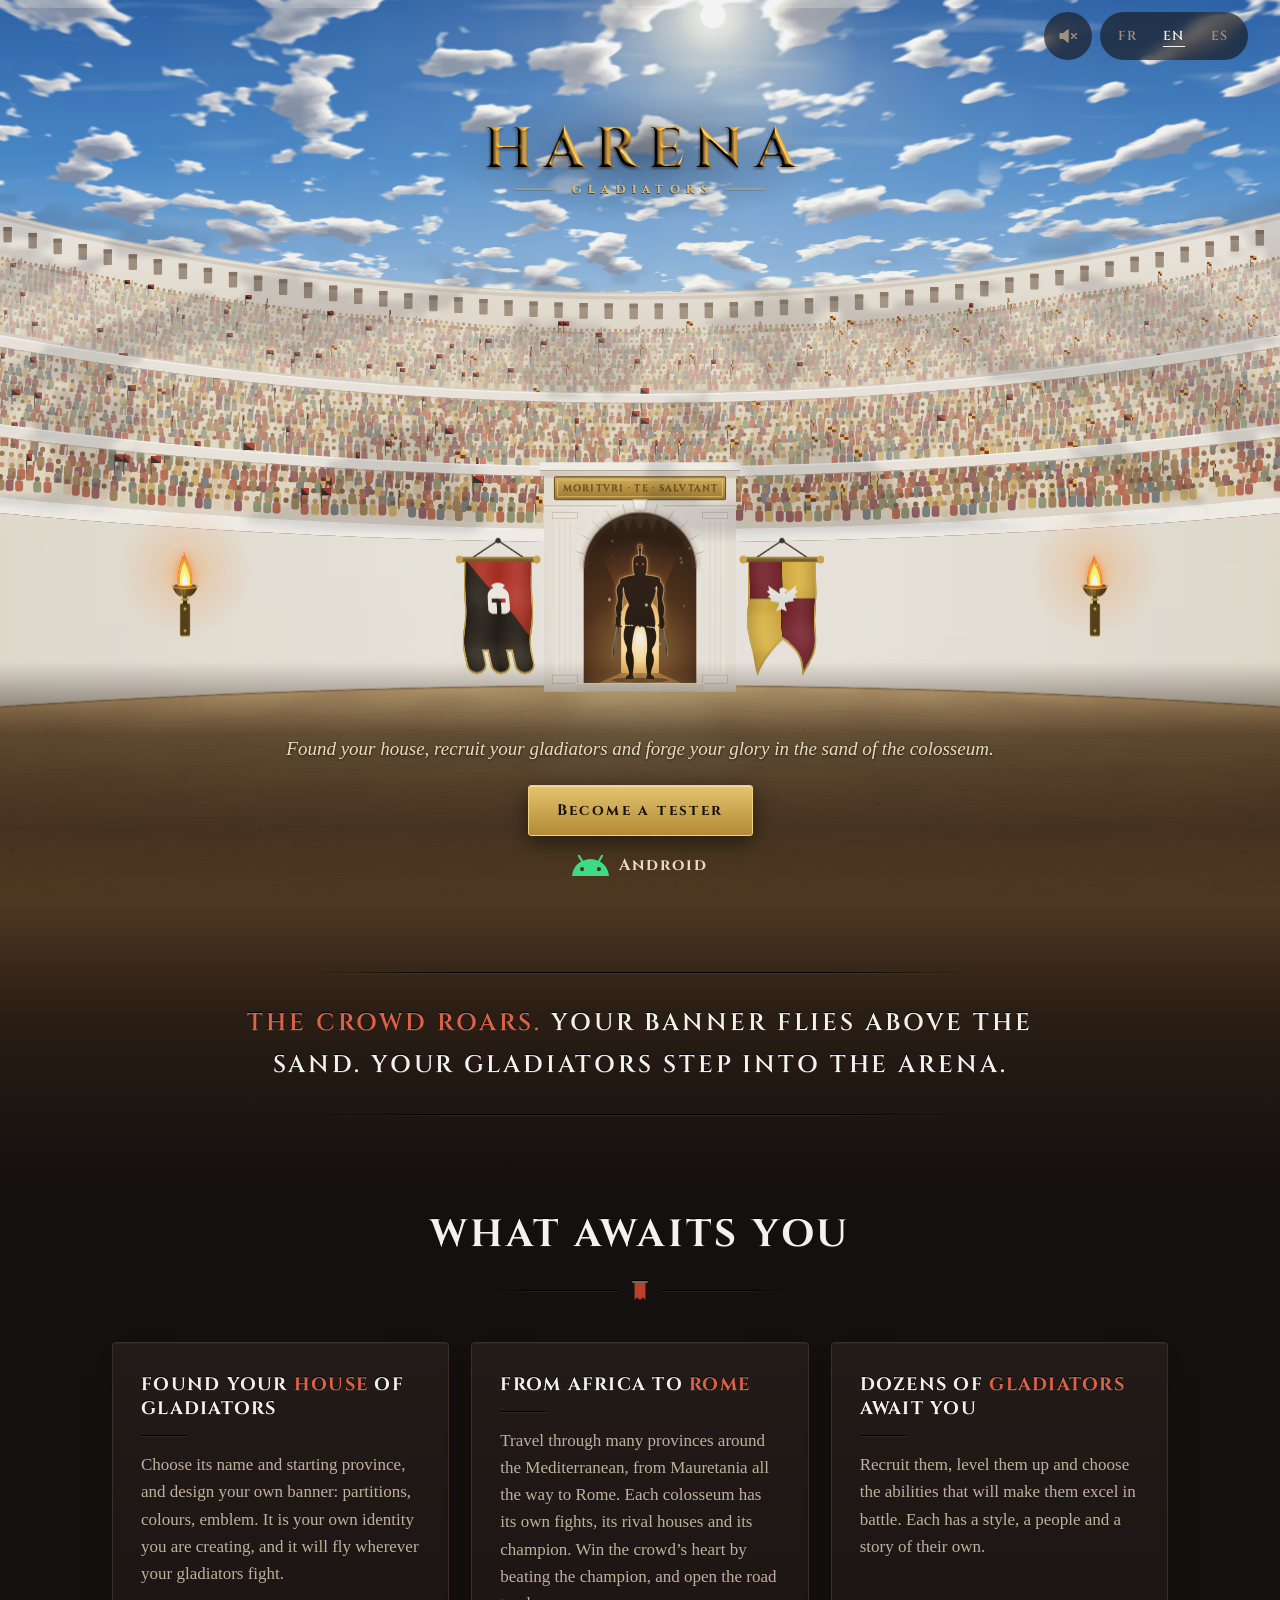
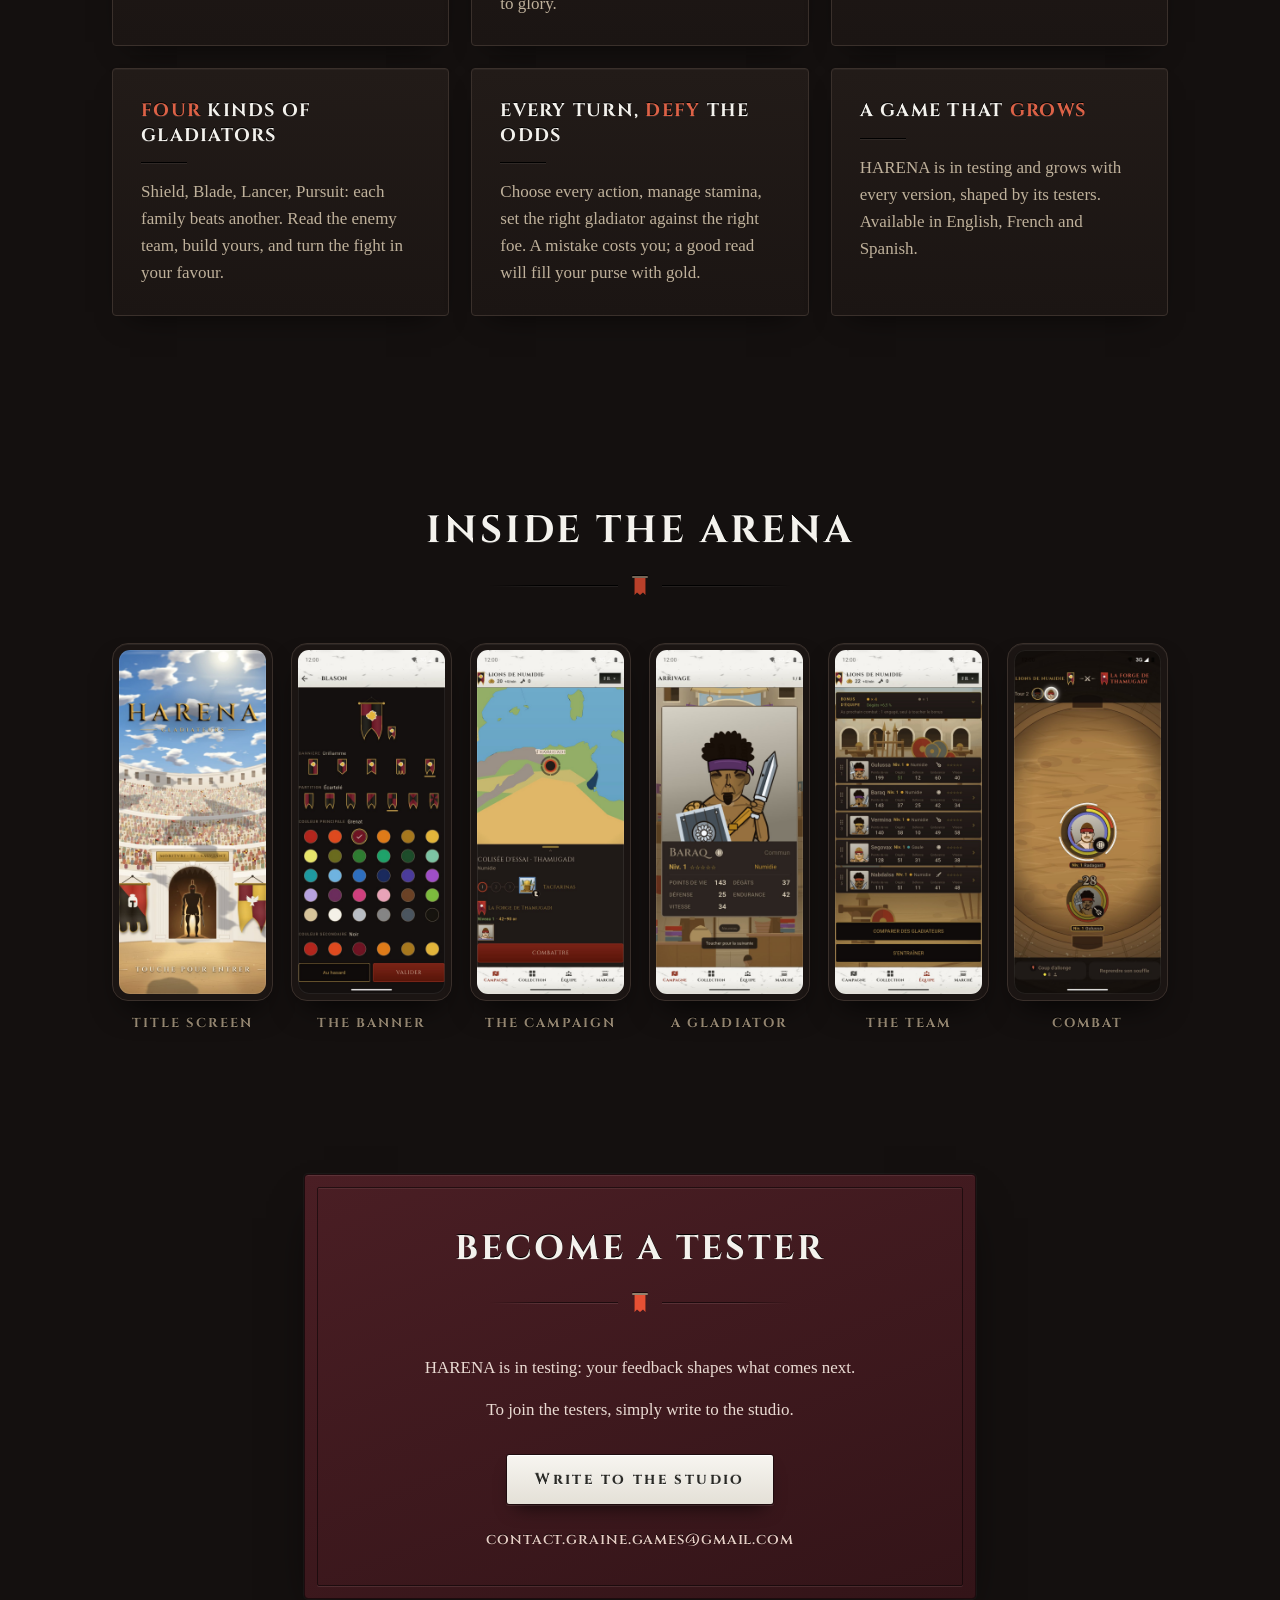
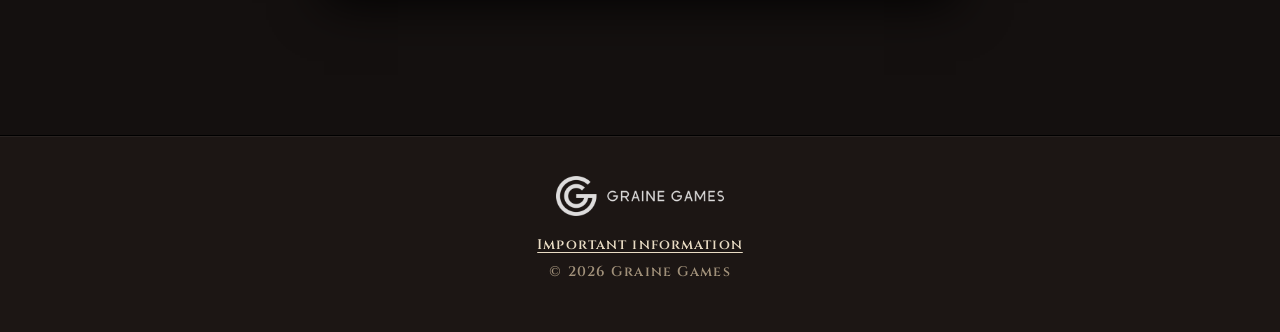
==== harena/index.html @ 77924623 "Retire la reserve sur la validation en deux etapes, confirmee par le porteur Co-Authored-By: Claude " ====
<!doctype html>
<html lang="fr">
<head>
<meta charset="utf-8">
<meta name="viewport" content="width=device-width, initial-scale=1">
<title data-i18n="titre">HARENA</title>
<meta name="description" content="HARENA, jeu de cartes de gladiateurs pour Android : fonde ta maison, recrute tes gladiateurs et forge ta gloire dans le sable du colisée. Sans publicité, hors ligne, en français, anglais et espagnol.">
<meta name="theme-color" content="#14100F">
<meta property="og:type" content="website">
<meta property="og:title" content="HARENA">
<meta property="og:description" content="Fonde ta maison, recrute tes gladiateurs et forge ta gloire dans le sable du colisée.">
<meta property="og:image" content="https://graine-games.github.io/harena/img/harena-512.png">
<meta property="og:site_name" content="Graine Games">
<meta name="twitter:card" content="summary">
<link rel="icon" href="favicon.png" type="image/png">
<link rel="apple-touch-icon" href="img/apple-touch-icon.png">
<link rel="preload" href="fonts/Cinzel.ttf" as="font" type="font/ttf" crossorigin>
<link rel="stylesheet" href="style.css?v=20261009m">
</head>
<body>
<a class="lien-evitement" href="#jeu" data-i18n="evitement">Aller au contenu</a>

<header class="entete">
  <!-- L'arene de l'ecran titre, vivante : arene.js la dessine ici (portage de harena/docs/maquettes/lancement.html). -->
  <div class="arene" aria-hidden="true"></div>
  <div class="haut">
    <!-- La musique de l'ecran titre, coupee a chaque visite : elle ne se charge qu'au premier toucher. -->
    <button type="button" class="son" aria-pressed="false" aria-label="Musique de l'arène" data-i18n-aria="son">
      <svg viewBox="0 0 24 24" aria-hidden="true" focusable="false"><path class="hp" d="M3.5 9.5h3.8l4.7-4v13l-4.7-4H3.5z"/><path class="ondes" d="M15.5 9a4.2 4.2 0 0 1 0 6M18 6.5a7.8 7.8 0 0 1 0 11"/><path class="muet" d="M16 9.5l5 5M21 9.5l-5 5"/></svg>
    </button>
    <nav class="langues" aria-label="Langue">
      <button type="button" data-lang="fr" lang="fr" aria-pressed="true">FR</button>
      <button type="button" data-lang="en" lang="en" aria-pressed="false">EN</button>
      <button type="button" data-lang="es" lang="es" aria-pressed="false">ES</button>
    </nav>
  </div>
  <audio class="musique" src="audio/titre.mp3" preload="none" loop></audio>
  <h1 class="cache">HARENA</h1>
  <!-- HARENA grave en or, celui de l'ecran titre (titre C du prototype) : capitales Cinzel taillees en V par un
       eclairage SVG venu du soleil, en haut a droite. Fixe, lisible sans script ; arene.js n'en anime que l'eclat. -->
  <svg class="titre" viewBox="-10 86 380 128" aria-hidden="true" focusable="false">
    <defs>
      <filter id="tTaille" x="-6%" y="-40%" width="112%" height="180%" color-interpolation-filters="sRGB">
        <feGaussianBlur in="SourceAlpha" stdDeviation="1.6" result="flou"/>
        <feDiffuseLighting in="flou" surfaceScale="3.6" diffuseConstant="1.15" lighting-color="#fff1d2" result="lum"><feDistantLight azimuth="-48" elevation="34"/></feDiffuseLighting>
        <feSpecularLighting in="flou" surfaceScale="3.6" specularConstant=".5" specularExponent="22" lighting-color="#fff4e2" result="spec"><feDistantLight azimuth="-48" elevation="34"/></feSpecularLighting>
        <feFlood flood-color="#b8903f" result="base"/>
        <feComposite in="lum" in2="base" operator="arithmetic" k1="1.25" result="teinte"/>
        <feComposite in="spec" in2="SourceAlpha" operator="in" result="eclat"/>
        <feComposite in="teinte" in2="eclat" operator="arithmetic" k2="1" k3=".55" result="metal"/>
        <feComposite in="metal" in2="SourceAlpha" operator="in" result="lettres"/>
        <feGaussianBlur in="SourceAlpha" stdDeviation="1.1" result="o1"/><feOffset in="o1" dx="-1" dy="1.6" result="o2"/>
        <feFlood flood-color="#120c08" flood-opacity=".45"/><feComposite in2="o2" operator="in" result="ombre"/>
        <feMerge><feMergeNode in="ombre"/><feMergeNode in="lettres"/></feMerge>
      </filter>
      <filter id="tOmbreFine" x="-5%" y="-40%" width="110%" height="180%"><feDropShadow dx="-.6" dy=".9" stdDeviation=".6" flood-color="#0e0a06" flood-opacity=".7"/></filter>
      <linearGradient id="tEclat" x1="0" y1="0" x2="1" y2="0"><stop offset="0" stop-color="#fffaf0" stop-opacity="0"/><stop offset=".485" stop-color="#fffaf0" stop-opacity="0"/><stop offset=".5" stop-color="#fffdf6" stop-opacity=".55"/><stop offset=".515" stop-color="#fffaf0" stop-opacity="0"/><stop offset="1" stop-color="#fffaf0" stop-opacity="0"/></linearGradient>
      <radialGradient id="tVoile"><stop offset="0" stop-color="#0c1220" stop-opacity=".34"/><stop offset=".6" stop-color="#0c1220" stop-opacity=".12"/><stop offset="1" stop-color="#0c1220" stop-opacity="0"/></radialGradient>
      <mask id="tMasque" maskUnits="userSpaceOnUse" x="-10" y="86" width="380" height="128"><text x="185" y="160" font-family="Cinzel, serif" font-weight="700" font-size="55" letter-spacing="10" text-anchor="middle" fill="#fff">HARENA</text></mask>
    </defs>
    <ellipse cx="180" cy="150" rx="185" ry="62" fill="url(#tVoile)"/>
    <g fill="#000" filter="url(#tTaille)"><text x="185" y="160" font-family="Cinzel, serif" font-weight="700" font-size="55" letter-spacing="10" text-anchor="middle">HARENA</text></g>
    <g fill="#e2bd72" filter="url(#tOmbreFine)"><text x="183" y="185" font-family="Cinzel, serif" font-weight="700" font-size="11" letter-spacing="6" text-anchor="middle" data-i18n="arenaSousTitre">GLADIATEURS</text></g>
    <path d="M60 181 H98 M262 181 H300" stroke="#d6b062" stroke-width=".9"/><path d="M60 182 H98 M262 182 H300" stroke="#3a2608" stroke-width=".6" opacity=".4"/>
    <g mask="url(#tMasque)"><rect class="eclat" x="-576" y="100" width="1152" height="100" fill="url(#tEclat)" transform="translate(-216 0) rotate(-14 0 150)" style="mix-blend-mode:screen"/></g>
  </svg>
  <div class="appel">
    <p class="accroche" data-i18n="accroche">Fonde ta maison, recrute tes gladiateurs et forge ta gloire dans le sable du colisée.</p>
    <a class="bouton" href="#testeur" data-i18n="cta">Devenir testeur</a>
    <p class="android" aria-label="Android">
      <!-- Le robot Android est reproduit d'apres l'oeuvre creee et partagee par Google, sous licence CC BY 3.0 (credit en page d'informations). -->
      <svg viewBox="1 5 22 13" width="37" height="22" aria-hidden="true" focusable="false"><path fill="#3DDC84" d="M17.6 9.48l1.84-3.18c.16-.31.04-.69-.26-.85a.637.637 0 0 0-.83.22l-1.88 3.24a11.43 11.43 0 0 0-8.94 0L5.65 5.67a.643.643 0 0 0-.87-.2c-.28.18-.37.54-.22.83L6.4 9.48A10.78 10.78 0 0 0 1 18h22a10.78 10.78 0 0 0-5.4-8.52zM7 15.25a1.25 1.25 0 1 1 0-2.5 1.25 1.25 0 0 1 0 2.5zm10 0a1.25 1.25 0 1 1 0-2.5 1.25 1.25 0 0 1 0 2.5z"/></svg>
      <span>Android</span>
    </p>
  </div>
</header>

<main id="jeu">
  <p class="epigraphe" data-i18n="epigraphe"><span class="minium">La foule gronde.</span> Ton étendard flotte au-dessus du sable. Tes gladiateurs entrent dans l'arène.</p>

  <section class="section" aria-labelledby="titre-jeu">
    <h2 id="titre-jeu" data-i18n="jeuTitre">Ce qui t'attend</h2>
    <div class="filet-orne" aria-hidden="true"><span></span></div>
    <ul class="atouts">
      <li>
        <h3 data-i18n="maisonTitre">Fonde ta <span class="minium">maison</span> de gladiateurs</h3>
        <p data-i18n="maisonTexte">Choisis son nom, sa province de départ et compose ton propre étendard : partitions, couleurs, emblème, c'est ta propre identité que tu crées. Il flottera partout où tes gladiateurs combattent.</p>
      </li>
      <li>
        <h3 data-i18n="routeTitre">De l'Afrique à <span class="minium">Rome</span></h3>
        <p data-i18n="routeTexte">Parcours de nombreuses provinces autour de la Méditerranée, de la Maurétanie jusqu'à Rome. Chaque colisée a ses propres combats, ses maisons rivales et son champion. Gagne le cœur de la foule en battant le champion, ouvre la route vers la gloire.</p>
      </li>
      <li>
        <h3 data-i18n="gladiateursTitre">Des dizaines de <span class="minium">gladiateurs</span> t'attendent</h3>
        <p data-i18n="gladiateursTexte">Recrute-les, fais-les monter en niveau et choisis les capacités qui les feront exceller au combat. Chacun a son style, son peuple et son histoire.</p>
      </li>
      <li>
        <h3 data-i18n="cercleTitre"><span class="minium">Quatre</span> types de gladiateurs</h3>
        <p data-i18n="cercleTexte">Bouclier, Lame, Lancier, Poursuite : chaque famille en domine une autre. Lis l'équipe adverse, compose la tienne, et retourne le combat en ta faveur.</p>
      </li>
      <li>
        <h3 data-i18n="combatTitre">À chaque tour de combat, <span class="minium">renverse</span> les certitudes</h3>
        <p data-i18n="combatTexte">Choisis chaque action, gère l'endurance, place le bon gladiateur face au bon adversaire. Une erreur se paie, une bonne lecture remplira ta bourse en or.</p>
      </li>
      <li>
        <h3 data-i18n="libreTitre">Un jeu qui <span class="minium">grandit</span></h3>
        <p data-i18n="libreTexte">HARENA est en test et s’enrichit à chaque version, guidé par ses testeurs. Disponible en français, anglais et espagnol.</p>
      </li>
    </ul>
  </section>

  <section class="section galerie" aria-labelledby="titre-galerie">
    <h2 id="titre-galerie" data-i18n="galerieTitre">Dans l'arène</h2>
    <div class="filet-orne" aria-hidden="true"><span></span></div>
    <!-- Les captures 720×1600 (JPEG, produites depuis harena/docs/store/captures) sont déposées dans img/captures/ ; une capture absente retire son cadre. -->
    <ul class="piste">
      <li><figure><div class="cadre"><img src="img/captures/titre.jpg" width="720" height="1600" loading="lazy" alt="Écran titre" data-i18n-alt="capTitre" onerror="this.closest('li').hidden=true"></div><figcaption data-i18n="capTitre">Écran titre</figcaption></figure></li>
      <li><figure><div class="cadre"><img src="img/captures/etendard.jpg" width="720" height="1600" loading="lazy" alt="L'étendard" data-i18n-alt="capEtendard" onerror="this.closest('li').hidden=true"></div><figcaption data-i18n="capEtendard">L'étendard</figcaption></figure></li>
      <li><figure><div class="cadre"><img src="img/captures/campagne.jpg" width="720" height="1600" loading="lazy" alt="La campagne" data-i18n-alt="capCampagne" onerror="this.closest('li').hidden=true"></div><figcaption data-i18n="capCampagne">La campagne</figcaption></figure></li>
      <li><figure><div class="cadre"><img src="img/captures/gladiateur.jpg" width="720" height="1600" loading="lazy" alt="Un gladiateur" data-i18n-alt="capGladiateur" onerror="this.closest('li').hidden=true"></div><figcaption data-i18n="capGladiateur">Un gladiateur</figcaption></figure></li>
      <li><figure><div class="cadre"><img src="img/captures/equipe.jpg" width="720" height="1600" loading="lazy" alt="L'équipe" data-i18n-alt="capEquipe" onerror="this.closest('li').hidden=true"></div><figcaption data-i18n="capEquipe">L'équipe</figcaption></figure></li>
      <li><figure><div class="cadre"><img src="img/captures/combat.jpg" width="720" height="1600" loading="lazy" alt="Le combat" data-i18n-alt="capCombat" onerror="this.closest('li').hidden=true"></div><figcaption data-i18n="capCombat">Le combat</figcaption></figure></li>
    </ul>
  </section>

  <section class="section" id="testeur" aria-labelledby="titre-testeur">
    <div class="testeur">
      <h2 id="titre-testeur" data-i18n="testeurTitre">Devenir testeur</h2>
      <div class="filet-orne" aria-hidden="true"><span></span></div>
      <p data-i18n="testeurTexte1">HARENA est en test : ton avis façonne la suite.</p>
      <p data-i18n="testeurTexte2">Pour rejoindre les testeurs, écris simplement au studio.</p>
      <a class="bouton" href="mailto:contact.graine.games@gmail.com?subject=Devenir%20testeur%20HARENA" data-i18n="testeurBouton">Écrire au studio</a>
      <p class="adresse">contact.graine.games@gmail.com</p>
    </div>
  </section>
</main>

<footer class="pied">
  <img class="studio" src="img/graine-games.png" width="480" height="116" alt="Graine Games">
  <p><a href="confidentialite.html" data-i18n="infos">Informations importantes</a></p>
  <p>© 2026 Graine Games</p>
</footer>

<script src="langue.js?v=20261009m"></script>
<script src="arene.js?v=20261009m"></script>
</body>
</html>
---- harena/style.css ----
/* La charte de HARENA, reprise de lib/ui/theme/charte.dart. Mono-thème sombre, comme le jeu. */
@font-face {
  font-family: "Cinzel";
  src: url("fonts/Cinzel.ttf") format("truetype");
  font-weight: 400 900;
  font-display: swap;
}

:root {
  color-scheme: dark;
  --fond: #14100F;
  --panneau: #1F1917;
  --creux: #0F0B0A;
  --filet: #3A302B;
  --texte: #E9DCC4;
  --sourdine: #A1917A;
  --bronze: #C9A24A;
  --or: #F0D27A;
  --or-grave: linear-gradient(180deg, #FFF6D2 0%, #F5DA8A 24%, #E0B95E 47%, #A8792B 53%, #C89A45 72%, #E2BC68 88%, #8E6526 100%);
  --titre: "Cinzel", "Trajan Pro", "Times New Roman", serif;
  --courant: "Iowan Old Style", "Palatino Linotype", Palatino, "Book Antiqua", Georgia, "Noto Serif", "Droid Serif", serif;
  --marge: 16px;
  /* La pierre de nuit (charte.dart, « La gravure dans la pierre », taillée à rebours) */
  --pierre: #F4F2ED;
  --sillon-profond: #2A2A26;
  --minium-clair: #DD6247;            /* 4,9:1 sur les cartes, 5,2:1 sur la nuit (#C9462C n'y faisait que 2,6:1) */
  --texte-carte: #BFB19B;             /* 8,3:1 sur les cartes */
  --texte-legal: #E3D8C6;
  --texte-plaque: #EADBD3;
  --texte-doux: #A1917A;
  --taille-claire: 0 -1px 0 #000, 0 1px 0 rgba(255, 255, 255, .08);
  --sillon-nuit: linear-gradient(180deg, #000 0 1px, rgba(255, 255, 255, .07) 1px 2px);
}

*, *::before, *::after { box-sizing: border-box; }

html { -webkit-text-size-adjust: 100%; }

body {
  margin: 0;
  background: var(--fond);
  color: var(--texte);
  font: 1.0625rem/1.65 var(--courant);
  overflow-x: hidden;
}

img { max-width: 100%; display: block; }

a { color: var(--minium-clair); text-underline-offset: .2em; text-decoration-thickness: 1px; }
a:hover { color: #F08A70; }
:focus-visible { outline: 2px solid var(--minium-clair); outline-offset: 3px; border-radius: 2px; }
.entete :focus-visible { outline-color: var(--pierre); }

h1, h2, h3 { font-family: var(--titre); font-weight: 700; line-height: 1.2; margin: 0; }

.lien-evitement {
  position: absolute; left: var(--marge); top: -100px; z-index: 10;
  background: var(--panneau); padding: 8px 12px; border: 1px solid var(--filet);
}
.lien-evitement:focus { top: var(--marge); }

/* Le sélecteur de langue : trois mots, discrets, en haut à droite. */
.langues {
  position: absolute; top: 12px; right: var(--marge); z-index: 5;
  display: flex; gap: 2px; padding: 2px 6px; border-radius: 999px;
  background: rgba(20, 16, 15, .6); backdrop-filter: blur(6px);
}
.langues button {
  font: 600 .8125rem/1 var(--titre); letter-spacing: .12em;
  color: var(--sourdine); background: none; border: 0; cursor: pointer;
  padding: 10px 8px; min-width: 44px; min-height: 44px;
}
.langues button:hover { color: var(--texte); }
.langues button[aria-pressed="true"] { color: var(--pierre); text-decoration: underline 1px; text-underline-offset: 6px; }

/* La barre du haut de l'accueil : la musique, puis les langues. */
.haut {
  position: absolute; top: 12px; right: var(--marge); z-index: 5;
  display: flex; align-items: center; gap: 8px;
}
.haut .langues { position: static; }
.son {
  display: grid; place-items: center; width: 48px; height: 48px; padding: 0;
  border: 0; border-radius: 50%; cursor: pointer; color: var(--sourdine);
  background: rgba(20, 16, 15, .6); backdrop-filter: blur(6px);
}
.son:hover { color: var(--texte); }
.son[aria-pressed="true"] { color: var(--pierre); }
.son svg { width: 22px; height: 22px; fill: none; stroke: currentColor; stroke-width: 1.7; stroke-linecap: round; stroke-linejoin: round; }
.son .hp { fill: currentColor; }
.son[aria-pressed="false"] .ondes, .son[aria-pressed="true"] .muet { display: none; }

/* Le mot doré, comme sur l'écran titre. */
.or-grave {
  color: var(--or);
  background: var(--or-grave);
  -webkit-background-clip: text; background-clip: text;
  -webkit-text-fill-color: transparent;
  filter: drop-shadow(0 2px 0 rgba(40, 20, 6, .9)) drop-shadow(0 0 18px rgba(240, 190, 90, .18));
}

.bouton {
  display: inline-block; text-decoration: none;
  font: 700 .9375rem/1 var(--titre); letter-spacing: .16em;
  color: #1A120C; padding: 17px 28px; border-radius: 3px;
  background: linear-gradient(#E3C46E, #B48A36);
  border: 1px solid #F0D27A;
  box-shadow: 0 1px 0 rgba(255, 246, 210, .5) inset, 0 6px 22px rgba(0, 0, 0, .55);
  transition: filter .15s, transform .15s;
}
.bouton:hover { color: #1A120C; filter: brightness(1.08); transform: translateY(-1px); }

/* ---------- En-tête : l'arène de l'écran titre, vivante (arene.js), sur toute la largeur ----------
   La scène remplit l'en-tête ; HARENA est gravé sur le ciel, l'accroche et le bouton sur le sable.
   Sans script : la nuit de la charte, le titre, le texte et le bouton. --s est l'échelle de la scène
   (px par unité du prototype 360 × 780), posée par arene.js. */
.cache {
  position: absolute; width: 1px; height: 1px; overflow: hidden;
  clip: rect(0 0 0 0); clip-path: inset(50%); white-space: nowrap;
}
.entete {
  --s: .85;
  position: relative; isolation: isolate; overflow: hidden;
  height: 100vh; height: 100svh; min-height: 540px;
  background: var(--fond); color: var(--texte);
}
.arene, .arene > * { position: absolute; left: 0; top: 0; width: 100%; height: 100%; display: block; }
.arene { overflow: hidden; pointer-events: none; }
.arene .ombres { mix-blend-mode: multiply; }
.arene .rais { mix-blend-mode: screen; }
/* le passage d'un nuage devant le soleil : la scène baisse un peu et refroidit ; au soleil, elle chauffe */
.arene .lumiere { opacity: 0; }
.arene .voile { background: #b6c1d2; mix-blend-mode: multiply; }
.arene .diffus { background: #3a414e; mix-blend-mode: screen; }
.arene .chaleur { background: rgba(255, 206, 140, .32); mix-blend-mode: soft-light; }
.entete .titre {
  position: absolute; left: 50%; top: calc(86px * var(--s));
  width: calc(380px * var(--s)); max-width: none; transform: translateX(-50%);
}
/* L'appel, sur le sable assombri : il s'ouvre en dégradé au-dessus du texte et finit dans la nuit de la page. */
.appel {
  position: absolute; left: 0; right: 0; bottom: 0; z-index: 1;
  display: flex; flex-direction: column; align-items: center; text-align: center;
  padding: 72px var(--marge) 24px;
  /* le sable à l'ombre, brun et non noir : il se prolonge sous l'en-tête jusqu'au mur de pierre */
  background: linear-gradient(180deg, rgba(38, 25, 15, 0), rgba(38, 25, 15, .66) 72px, rgba(38, 25, 15, .74) 70%, rgba(38, 25, 15, .6));
}
.appel .accroche {
  max-width: 30rem; margin: 0 0 22px;
  font-size: 1.1875rem; font-style: italic; line-height: 1.55;
  text-shadow: 0 1px 3px rgba(0, 0, 0, .7);
}
.appel .android {
  display: flex; align-items: center; justify-content: center; gap: 10px;
  margin: 18px 0 0; font: 700 1rem/1 var(--titre); letter-spacing: .12em; color: var(--texte);
}
@media (min-width: 760px) {
  .appel .accroche { max-width: 46rem; }
}
/* Très grand écran : l'appel et les langues grandissent avec la scène. */
@media (min-width: 1800px) and (min-height: 1000px) {
  .appel, .haut { zoom: 1.3; }
}

/* ---------- Sous l'arène : la pierre de nuit ----------
   Une nuit chaude et sobre, sans texture sur aucune grande surface : l'arène reste la seule chose lumineuse.
   Tout ce qui est écrit y est TAILLÉ, comme sur les barres du jeu (charte.dart, « La gravure dans la pierre »),
   mais à rebours : sur la pierre sombre, la lettre claire a son ombre au-dessus (la joue haute du V) et un
   filet de jour à peine dessous. Le rouge reste un pigment : un minium éclairci pour se lire sur la nuit.
   Une seule pierre précieuse : la plaque de porphyre impérial de « Devenir testeur ». */

/* Le seuil : le sable à l'ombre de l'en-tête s'éteint dans la nuit. */
main {
  padding-top: 72px;
  background: linear-gradient(180deg, #4F3822 0, #2B1E14 110px, var(--fond) 280px);
}

/* ---------- Sections ---------- */
.section { padding: 72px var(--marge); max-width: 1120px; margin: 0 auto; }
.section > h2, .testeur h2 {
  text-align: center; font-size: clamp(1.625rem, 6vw, 2.375rem);
  letter-spacing: .08em; text-transform: uppercase;
  color: var(--pierre); text-shadow: var(--taille-claire);
}
.section > .chapeau {
  text-align: center; color: var(--texte-doux); font-style: italic;
  max-width: 34rem; margin: 0 auto 40px;
}
.minium { color: var(--minium-clair); }

/* L'épigraphe : une grande inscription taillée à même la nuit, entre deux sillons. */
.epigraphe {
  position: relative; margin: 0 auto; padding: 30px var(--marge); max-width: 56rem;
  text-align: center;
  font: 600 clamp(1.0625rem, 2.6vw, 1.5rem)/1.75 var(--titre); letter-spacing: .12em; text-transform: uppercase;
  color: var(--pierre); text-shadow: var(--taille-claire);
}
.epigraphe::before, .epigraphe::after {
  content: ""; position: absolute; left: 12%; right: 12%; height: 2px; background: var(--sillon-nuit);
  -webkit-mask-image: linear-gradient(90deg, transparent, #000 25%, #000 75%, transparent);
  mask-image: linear-gradient(90deg, transparent, #000 25%, #000 75%, transparent);
}
.epigraphe::before { top: 0; }
.epigraphe::after { bottom: 0; }

/* Le séparateur : un sillon taillé, et au milieu un petit étendard rempli de minium. */
.filet-orne {
  display: flex; align-items: center; justify-content: center; gap: 14px;
  margin: 22px auto 40px; max-width: 300px;
}
.filet-orne::before, .filet-orne::after {
  content: ""; flex: 1; height: 2px; background: var(--sillon-nuit);
  -webkit-mask-image: linear-gradient(90deg, transparent, #000 40%); mask-image: linear-gradient(90deg, transparent, #000 40%);
}
.filet-orne::after { -webkit-mask-image: linear-gradient(270deg, transparent, #000 40%); mask-image: linear-gradient(270deg, transparent, #000 40%); }
.filet-orne span {
  /* un gonfanon à trois pointes, rempli de minium, pendu à sa traverse taillée */
  width: 16px; height: 22px;
  background: url("data:image/svg+xml,%3Csvg xmlns='http://www.w3.org/2000/svg' viewBox='0 0 16 22'%3E%3Crect y='1' width='16' height='2' rx='1' fill='%23756657'/%3E%3Cpath d='M2.5 3H13.5V20L11 17.5 8 20 5 17.5 2.5 20Z' fill='%23B8402A'/%3E%3C/svg%3E") center / contain no-repeat;
  filter: drop-shadow(0 -1px 0 #000);
}

/* Les six atouts : six pierres sombres, le titre taillé clair, un mot rubriqué. */
.atouts {
  list-style: none; padding: 0; margin: 0;
  display: grid; gap: 18px; grid-template-columns: 1fr;   /* la grille aligne les hauteurs d'une rangée */
}
.atouts li {
  position: relative; border-radius: 4px; padding: 30px 28px 28px;
  background: linear-gradient(180deg, #221B18, #1B1513);
  border: 1px solid var(--filet);
  box-shadow: inset 0 1px 0 rgba(255, 255, 255, .04), 0 14px 30px -18px rgba(0, 0, 0, .8);
}
.atouts h3 {
  font-size: 1.125rem; line-height: 1.35; letter-spacing: .07em; text-transform: uppercase;
  color: var(--pierre); text-shadow: var(--taille-claire);
}
.atouts h3::after {
  /* un court sillon sous le titre */
  content: ""; display: block; width: 46px; height: 2px; margin: 14px 0; background: var(--sillon-nuit);
}
.atouts p { margin: 0; color: var(--texte-carte); line-height: 1.6; }

/* ---------- Galerie : les écrans du jeu, dans un cadre sombre et net ---------- */
.piste {
  display: flex; gap: 18px; list-style: none; padding: 6px var(--marge) 22px; margin: 0 calc(-1 * var(--marge));
  overflow-x: auto; scroll-snap-type: x mandatory; scrollbar-width: thin; scrollbar-color: var(--filet) transparent;
}
.piste > :first-child { margin-left: auto; }
.piste > :last-child { margin-right: auto; }
.piste > li { flex: 0 0 min(62vw, 240px); scroll-snap-align: center; }
.piste figure { margin: 0; }
.piste .cadre {
  position: relative; aspect-ratio: 1080 / 2400; border-radius: 16px; padding: 6px;
  background: #1B1513; border: 1px solid var(--filet);
  box-shadow: inset 0 1px 0 rgba(255, 255, 255, .06), 0 16px 32px -14px rgba(0, 0, 0, .85);
}
.piste .cadre::before {
  /* Le sceau du jeu, en filigrane, tant que la capture n'a pas chargé. */
  content: ""; position: absolute; inset: 6px; border-radius: 11px;
  background: var(--creux) url("img/harena-256.png") center / 64px no-repeat;
}
.piste .cadre::after {
  /* le liseré clair intérieur, à peine */
  content: ""; position: absolute; inset: 6px; border-radius: 11px; pointer-events: none;
  box-shadow: inset 0 0 0 1px rgba(255, 255, 255, .07);
}
.piste img { position: relative; width: 100%; height: 100%; object-fit: cover; border-radius: 11px; }
.piste figcaption {
  font: 700 .8125rem/1.3 var(--titre); letter-spacing: .16em; text-transform: uppercase;
  color: var(--sourdine); text-shadow: 0 -1px 0 #000; text-align: center; margin-top: 14px;
}
/* Une capture absente retire son cadre ; sans aucune capture, la galerie s'efface. */
.piste li[hidden] { display: none; }
.galerie:not(:has(.piste li:not([hidden]))) { display: none; }
.section.galerie { padding-bottom: 24px; }

/* ---------- Devenir testeur : la plaque de porphyre impérial, la seule pierre précieuse de la page ---------- */
.testeur {
  position: relative; max-width: 42rem; margin: 0 auto; text-align: center;
  padding: 54px clamp(24px, 6vw, 60px) 48px; border-radius: 4px;
  background: linear-gradient(160deg, #4A1E24, #331418);
  border: 1px solid #1E0B0E;
  box-shadow: inset 0 1px 0 rgba(255, 220, 220, .1), 0 0 0 1px rgba(255, 255, 255, .03), 0 24px 48px -20px rgba(0, 0, 0, .9);
}
.testeur::before {
  /* le cadre taillé de la plaque : un sillon à 12 px du bord, ombre dessus, jour dessous */
  content: ""; position: absolute; inset: 12px; pointer-events: none; border-radius: 2px;
  border: 1px solid rgba(0, 0, 0, .5);
  box-shadow: 0 1px 0 rgba(255, 220, 220, .1), inset 0 1px 0 rgba(255, 220, 220, .08);
}
.testeur h2 { font-size: clamp(1.5rem, 6vw, 2.125rem); }
.testeur .filet-orne::before, .testeur .filet-orne::after { background: linear-gradient(180deg, rgba(0, 0, 0, .55) 0 1px, rgba(255, 220, 220, .12) 1px 2px); }
.testeur .filet-orne span { filter: brightness(1.25) drop-shadow(0 -1px 0 rgba(0, 0, 0, .6)); }
.testeur p { margin: 0 0 14px; color: var(--texte-plaque); }
.testeur .bouton { margin-top: 16px; }
.testeur .adresse {
  margin: 24px 0 0; overflow-wrap: anywhere;
  font: 600 .9375rem/1.4 var(--titre); letter-spacing: .06em; color: #E8CFC6; text-shadow: 0 -1px 0 rgba(0, 0, 0, .6);
}
/* Le bouton de la plaque : la pierre claire, la lettre taillée sombre ; le minium au survol. */
.testeur .bouton {
  color: var(--sillon-profond); background: linear-gradient(#F7F5F0, #E4E0D7);
  border: 1px solid #1E0B0E;
  text-shadow: 0 1px 0 rgba(255, 255, 255, .7), 0 -1px 0 rgba(42, 42, 38, .2);
  box-shadow: inset 0 1px 0 #fff, 0 1px 0 rgba(255, 220, 220, .1), 0 10px 20px -10px rgba(0, 0, 0, .8);
}
.testeur .bouton:hover, .testeur .bouton:focus-visible { color: #8E2A18; filter: none; }
.testeur .bouton:focus-visible { outline-color: #F4F2ED; }

/* ---------- Pied de page : une bande de pierre à peine plus claire, sous un sillon ---------- */
.pied {
  margin-top: 40px; padding: 40px var(--marge) 44px; text-align: center;
  background: #1C1614; border-top: 1px solid #000; box-shadow: inset 0 1px 0 rgba(255, 255, 255, .05);
  font: 600 .875rem/1.5 var(--titre); letter-spacing: .08em; color: var(--sourdine);
}
.pied .studio { width: 168px; height: auto; margin: 0 auto 18px; opacity: .85; }
.pied p { margin: 6px 0; }
.pied a { color: var(--texte); }

/* ---------- Page d'informations ---------- */
.barre {
  position: relative; display: flex; align-items: center;
  padding: 12px var(--marge); min-height: 68px;
  background: #1C1614; border-bottom: 1px solid #000; box-shadow: 0 1px 0 rgba(255, 255, 255, .05);
}
.barre .retour {
  display: flex; align-items: center; gap: 12px; text-decoration: none;
  font: 900 1.375rem/1 var(--titre); letter-spacing: .1em;
}
.barre .retour img { width: 40px; height: 40px; border-radius: 9px; border: 1px solid rgba(240, 210, 122, .35); }
.barre .langues { top: 12px; background: #2A221E; border: 1px solid var(--filet); backdrop-filter: none; }

.texte {
  max-width: 47.5rem; margin: 40px auto 24px; padding: 48px clamp(20px, 6vw, 60px) 36px; border-radius: 4px;
  background: linear-gradient(180deg, #221B18, #1B1513); border: 1px solid var(--filet);
  box-shadow: inset 0 1px 0 rgba(255, 255, 255, .04), 0 18px 36px -20px rgba(0, 0, 0, .8);
  color: var(--texte-legal); font-size: 1.0625rem; line-height: 1.7;
}
.texte h1 {
  font-size: clamp(1.625rem, 6.5vw, 2.375rem); letter-spacing: .07em; text-transform: uppercase;
  color: var(--pierre); text-shadow: var(--taille-claire);
}
.texte h2 {
  font-size: 1.3125rem; letter-spacing: .08em; text-transform: uppercase; margin: 52px 0 8px; padding-bottom: 12px;
  color: var(--pierre); text-shadow: var(--taille-claire);
  background: var(--sillon-nuit) bottom / 100% 2px no-repeat;
  counter-reset: article;
}
.texte h3 {
  font-size: 1.0625rem; letter-spacing: .05em; margin: 30px 0 6px;
  color: var(--pierre); text-shadow: var(--taille-claire);
}
.texte h3::before {
  /* les articles, numérotés à la romaine, au minium */
  counter-increment: article; content: counter(article, upper-roman) "\00a0·\00a0"; color: var(--minium-clair);
}
.texte p { margin: 0 0 12px; }
.texte .date { color: var(--sourdine); font-style: italic; margin-top: 14px; }
.texte ul { padding-left: 1.2em; margin: 8px 0 16px; }
.texte li { margin: 6px 0; }
.texte li::marker { color: var(--minium-clair); }

@media (min-width: 640px) {
  :root { --marge: 32px; }
  .atouts { grid-template-columns: 1fr 1fr; gap: 22px; }
}
@media (min-width: 980px) {
  .atouts { grid-template-columns: repeat(3, 1fr); }
  .piste > li { flex: 1 1 0; max-width: 200px; }
  .section { padding-top: 96px; padding-bottom: 96px; }
}
@media (max-width: 359px) {
  .barre .retour span { display: none; }
}
@media (max-width: 520px) {
  .texte { margin: 20px 10px; }
}
@media (prefers-reduced-motion: reduce) {
  .bouton { transition: none; }
  .bouton:hover { transform: none; }
}
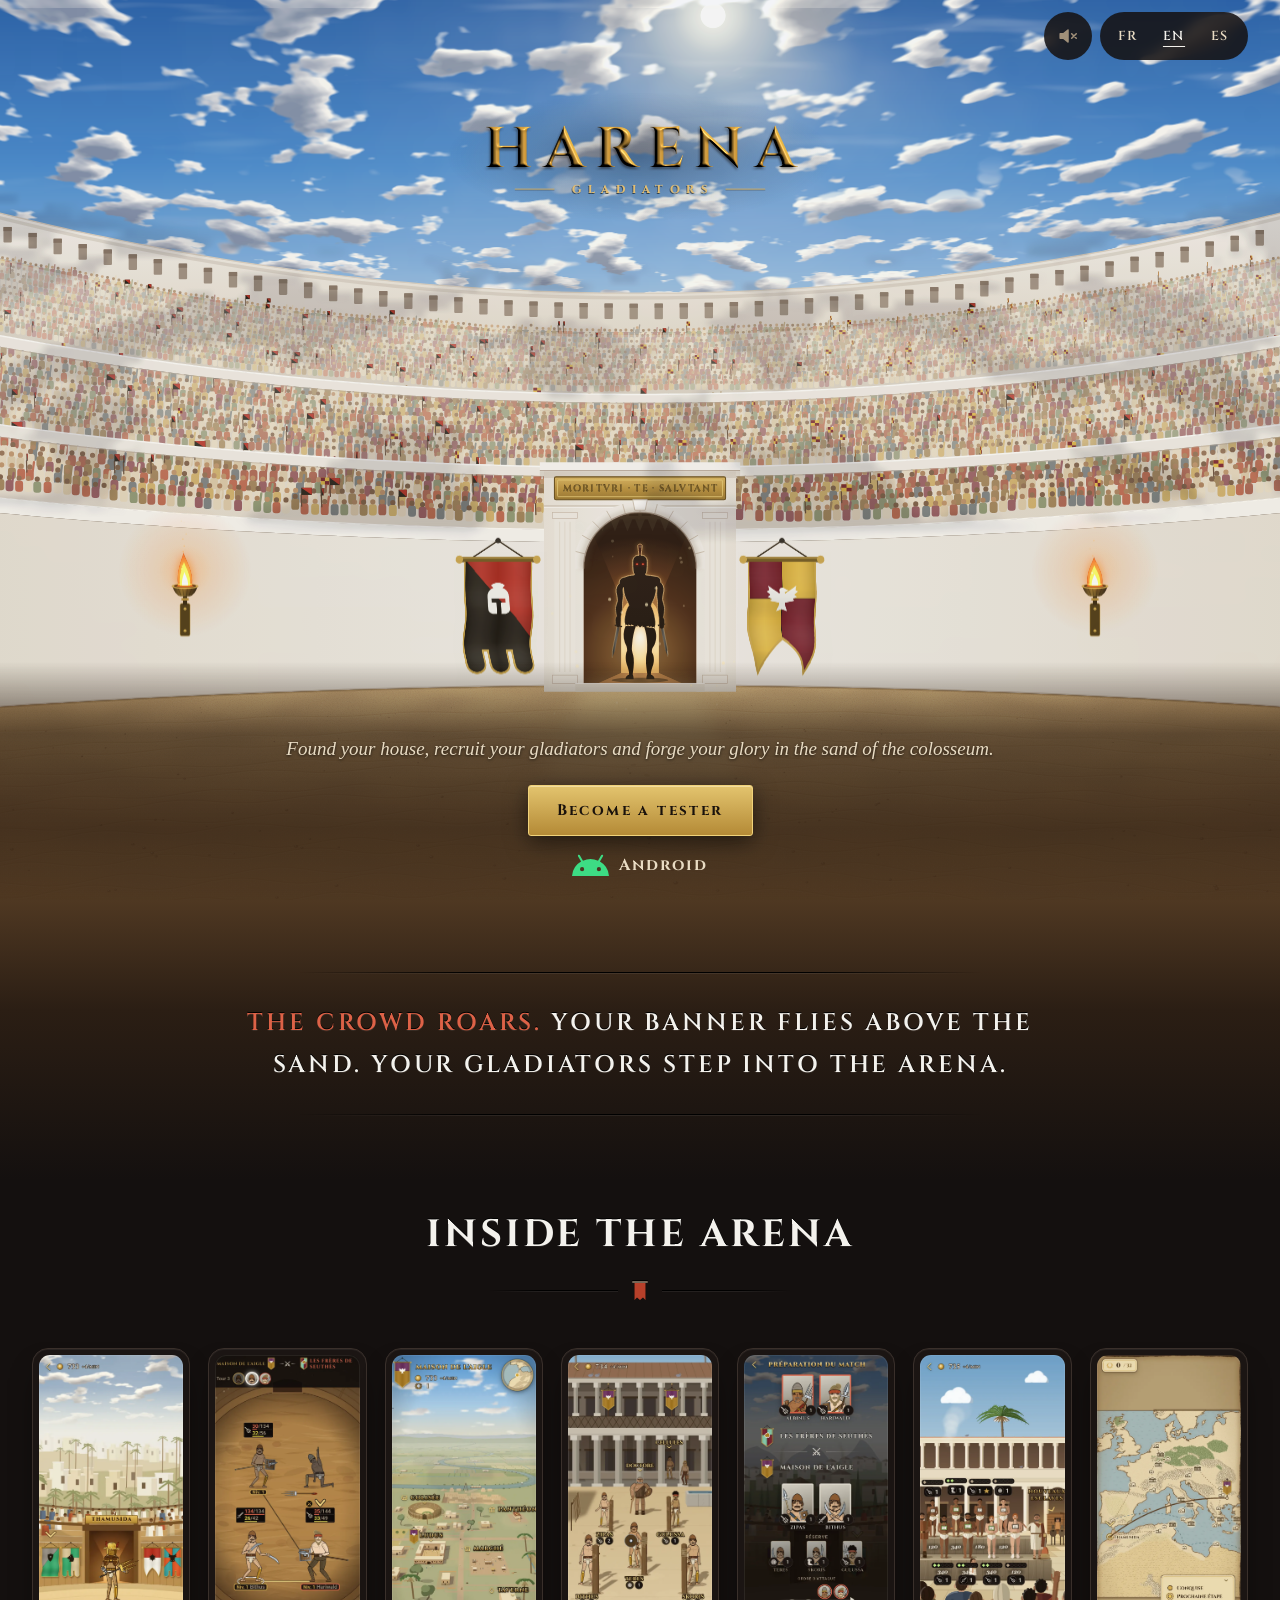
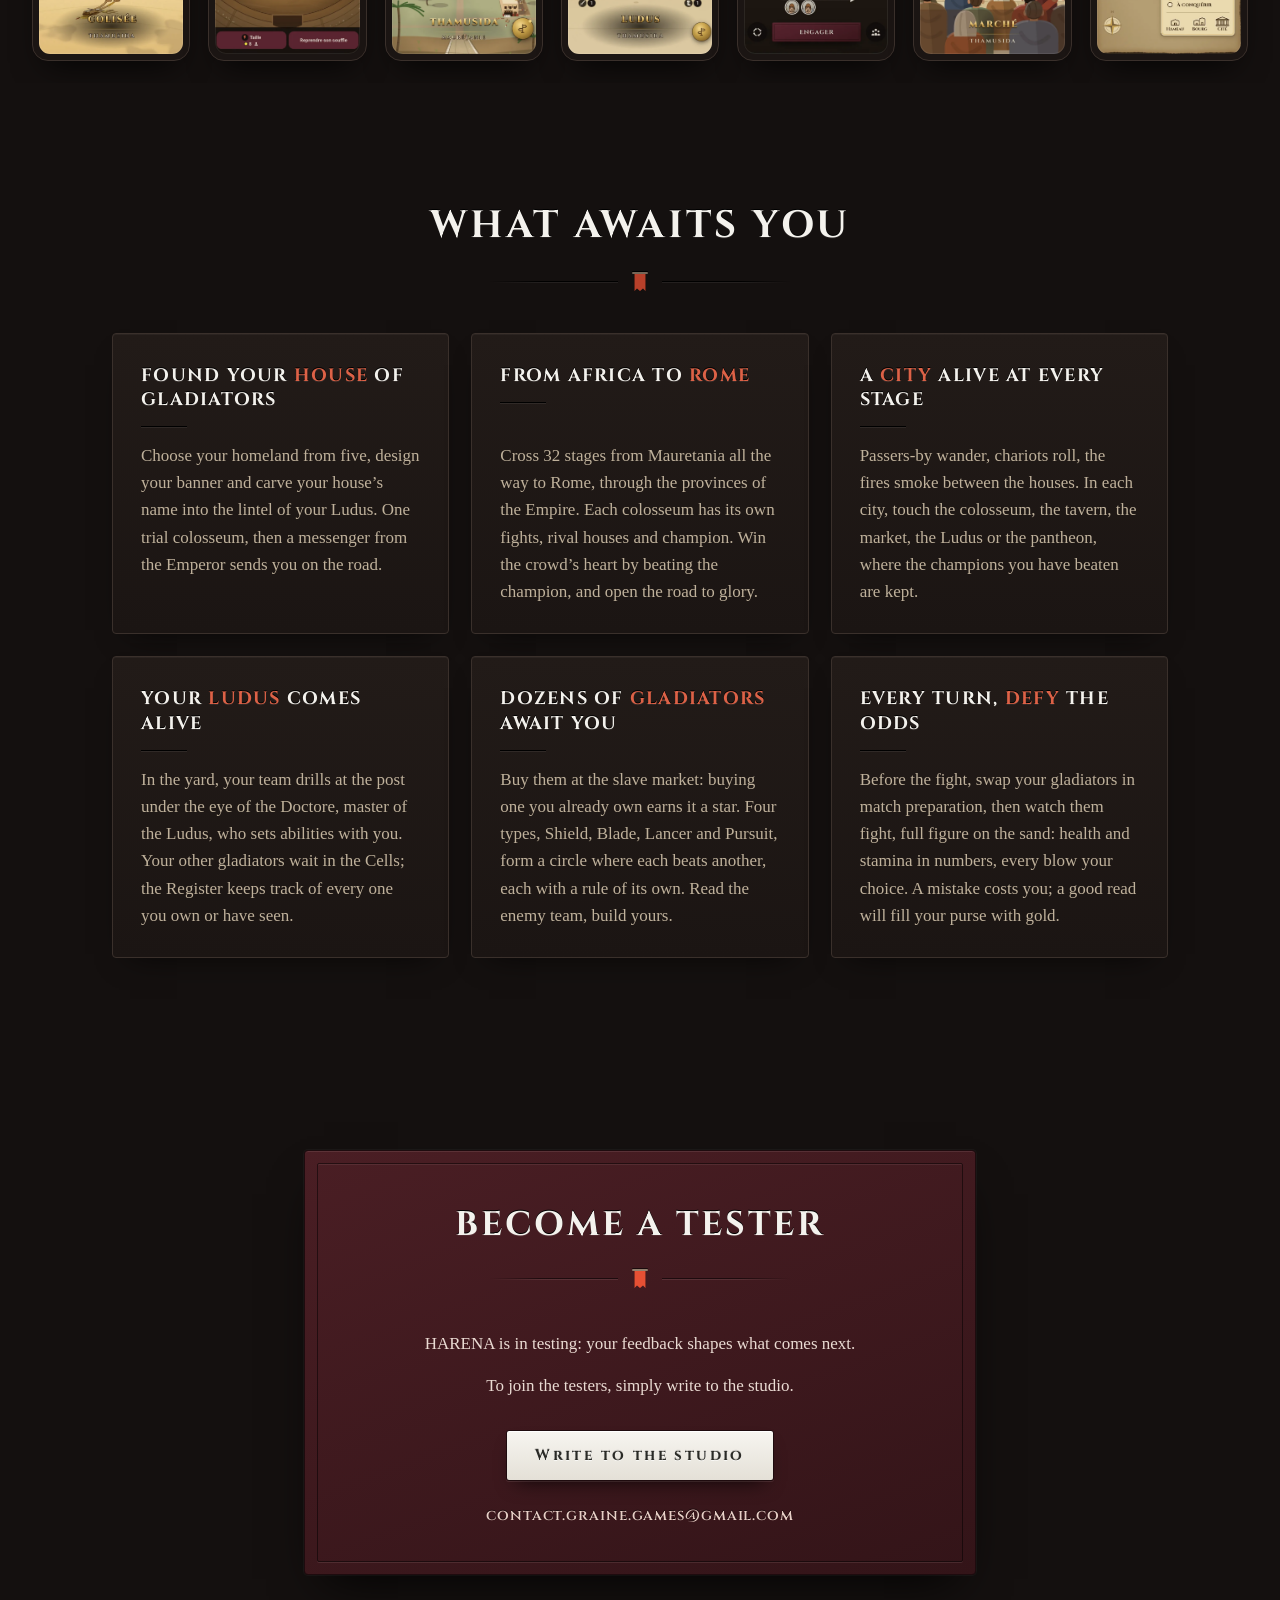
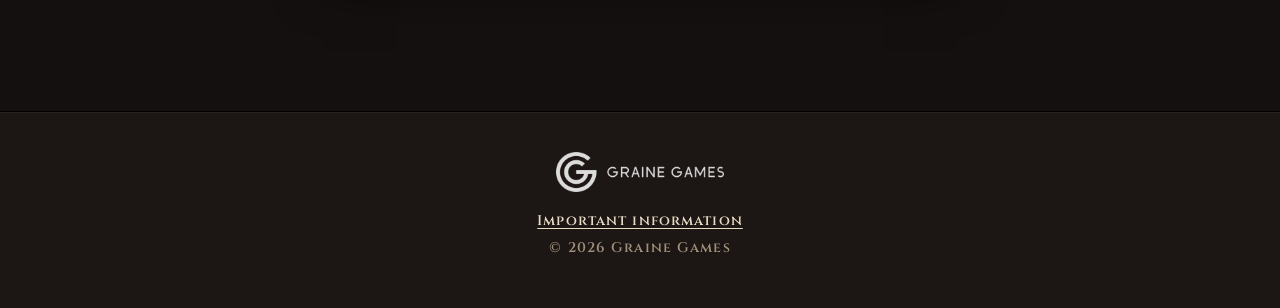
==== commit b6913416: "Montre la v8 sur le site : sept captures du jeu et un descriptif a jour - Galerie : colisee, combat " ====
--- a/harena/index.html
+++ b/harena/index.html
@@ -4,7 +4,7 @@
 <meta charset="utf-8">
 <meta name="viewport" content="width=device-width, initial-scale=1">
 <title data-i18n="titre">HARENA</title>
-<meta name="description" content="HARENA, jeu de cartes de gladiateurs pour Android : fonde ta maison, recrute tes gladiateurs et forge ta gloire dans le sable du colisée. Sans publicité, hors ligne, en français, anglais et espagnol.">
+<meta name="description" content="HARENA, jeu de cartes de gladiateurs pour Android : fonde ta maison, recrute tes gladiateurs et forge ta gloire dans le sable du colisée. Sans publicité, jouable hors ligne, en français, anglais et espagnol.">
 <meta name="theme-color" content="#14100F">
 <meta property="og:type" content="website">
 <meta property="og:title" content="HARENA">
@@ -15,7 +15,7 @@
 <link rel="icon" href="favicon.png" type="image/png">
 <link rel="apple-touch-icon" href="img/apple-touch-icon.png">
 <link rel="preload" href="fonts/Cinzel.ttf" as="font" type="font/ttf" crossorigin>
-<link rel="stylesheet" href="style.css?v=20261009m">
+<link rel="stylesheet" href="style.css?v=20261011a">
 </head>
 <body>
 <a class="lien-evitement" href="#jeu" data-i18n="evitement">Aller au contenu</a>
@@ -78,50 +78,52 @@
 <main id="jeu">
   <p class="epigraphe" data-i18n="epigraphe"><span class="minium">La foule gronde.</span> Ton étendard flotte au-dessus du sable. Tes gladiateurs entrent dans l'arène.</p>
 
+  <section class="section galerie" aria-labelledby="titre-galerie">
+    <h2 id="titre-galerie" data-i18n="galerieTitre">Dans l'arène</h2>
+    <div class="filet-orne" aria-hidden="true"><span></span></div>
+    <!-- Les captures 720×1425 (WebP) : écrans de la v8 pris sur émulateur, barres système retirées. Sans légende : le texte est dans l'alt, quatre écrans montrent déjà leur nom. Une capture absente retire son cadre. -->
+    <ul class="piste">
+      <li><figure><div class="cadre"><img src="img/captures/colisee.webp" width="720" height="1425" loading="lazy" alt="Le colisée" data-i18n-alt="capColisee" onerror="this.closest('li').hidden=true"></div></figure></li>
+      <li><figure><div class="cadre"><img src="img/captures/combat.webp" width="720" height="1425" loading="lazy" alt="Le combat" data-i18n-alt="capCombat" onerror="this.closest('li').hidden=true"></div></figure></li>
+      <li><figure><div class="cadre"><img src="img/captures/ville.webp" width="720" height="1425" loading="lazy" alt="La ville" data-i18n-alt="capVille" onerror="this.closest('li').hidden=true"></div></figure></li>
+      <li><figure><div class="cadre"><img src="img/captures/ludus.webp" width="720" height="1425" loading="lazy" alt="Le Ludus" data-i18n-alt="capLudus" onerror="this.closest('li').hidden=true"></div></figure></li>
+      <li><figure><div class="cadre"><img src="img/captures/preparation.webp" width="720" height="1425" loading="lazy" alt="La préparation" data-i18n-alt="capPreparation" onerror="this.closest('li').hidden=true"></div></figure></li>
+      <li><figure><div class="cadre"><img src="img/captures/marche.webp" width="720" height="1425" loading="lazy" alt="Le marché" data-i18n-alt="capMarche" onerror="this.closest('li').hidden=true"></div></figure></li>
+      <li><figure><div class="cadre"><img src="img/captures/carte.webp" width="720" height="1425" loading="lazy" alt="La carte du tour" data-i18n-alt="capCarte" onerror="this.closest('li').hidden=true"></div></figure></li>
+    </ul>
+  </section>
+
   <section class="section" aria-labelledby="titre-jeu">
     <h2 id="titre-jeu" data-i18n="jeuTitre">Ce qui t'attend</h2>
     <div class="filet-orne" aria-hidden="true"><span></span></div>
     <ul class="atouts">
       <li>
         <h3 data-i18n="maisonTitre">Fonde ta <span class="minium">maison</span> de gladiateurs</h3>
-        <p data-i18n="maisonTexte">Choisis son nom, sa province de départ et compose ton propre étendard : partitions, couleurs, emblème, c'est ta propre identité que tu crées. Il flottera partout où tes gladiateurs combattent.</p>
+        <p data-i18n="maisonTexte">Choisis ta terre natale parmi cinq, compose ton étendard et grave le nom de ta maison au linteau de ton Ludus. Un colisée d'essai, puis un messager de l'Empereur te met sur la route.</p>
       </li>
       <li>
         <h3 data-i18n="routeTitre">De l'Afrique à <span class="minium">Rome</span></h3>
-        <p data-i18n="routeTexte">Parcours de nombreuses provinces autour de la Méditerranée, de la Maurétanie jusqu'à Rome. Chaque colisée a ses propres combats, ses maisons rivales et son champion. Gagne le cœur de la foule en battant le champion, ouvre la route vers la gloire.</p>
+        <p data-i18n="routeTexte">Parcours 32 étapes de la Maurétanie jusqu'à Rome, à travers les provinces de l'Empire. Chaque colisée a ses combats, ses maisons rivales et son champion. Gagne le cœur de la foule en le battant, ouvre la route vers la gloire.</p>
+      </li>
+      <li>
+        <h3 data-i18n="villeTitre">Une <span class="minium">ville</span> vivante à chaque étape</h3>
+        <p data-i18n="villeTexte">Les passants vont, les chars passent, les feux fument entre les maisons. Dans chaque ville, touche le colisée, la taverne, le marché, le Ludus ou le panthéon, où l'on garde les champions que tu as vaincus.</p>
+      </li>
+      <li>
+        <h3 data-i18n="ludusTitre">Ton <span class="minium">Ludus</span> prend vie</h3>
+        <p data-i18n="ludusTexte">Dans la cour, ton équipe s'exerce au poteau sous l'œil du Doctore, maître du Ludus, qui règle avec toi les capacités. Tes autres gladiateurs attendent aux Cellules ; le Registre garde la trace de tous ceux que tu possèdes ou as vus.</p>
       </li>
       <li>
         <h3 data-i18n="gladiateursTitre">Des dizaines de <span class="minium">gladiateurs</span> t'attendent</h3>
-        <p data-i18n="gladiateursTexte">Recrute-les, fais-les monter en niveau et choisis les capacités qui les feront exceller au combat. Chacun a son style, son peuple et son histoire.</p>
-      </li>
-      <li>
-        <h3 data-i18n="cercleTitre"><span class="minium">Quatre</span> types de gladiateurs</h3>
-        <p data-i18n="cercleTexte">Bouclier, Lame, Lancier, Poursuite : chaque famille en domine une autre. Lis l'équipe adverse, compose la tienne, et retourne le combat en ta faveur.</p>
+        <p data-i18n="gladiateursTexte">Achète-les au marché d'esclaves : racheter l'un des tiens lui donne une étoile. Quatre familles, Bouclier, Lame, Lancier et Poursuite, se dominent en cercle, chacune avec sa règle. Lis l'équipe adverse, compose la tienne.</p>
       </li>
       <li>
         <h3 data-i18n="combatTitre">À chaque tour de combat, <span class="minium">renverse</span> les certitudes</h3>
-        <p data-i18n="combatTexte">Choisis chaque action, gère l'endurance, place le bon gladiateur face au bon adversaire. Une erreur se paie, une bonne lecture remplira ta bourse en or.</p>
-      </li>
-      <li>
-        <h3 data-i18n="libreTitre">Un jeu qui <span class="minium">grandit</span></h3>
-        <p data-i18n="libreTexte">HARENA est en test et s’enrichit à chaque version, guidé par ses testeurs. Disponible en français, anglais et espagnol.</p>
+        <p data-i18n="combatTexte">Avant le combat, échange tes gladiateurs à la préparation du match, puis regarde-les se battre en pied : vie et endurance en chiffres, coups à ton choix. Une erreur se paie, une bonne lecture remplira ta bourse en or.</p>
       </li>
     </ul>
   </section>
 
-  <section class="section galerie" aria-labelledby="titre-galerie">
-    <h2 id="titre-galerie" data-i18n="galerieTitre">Dans l'arène</h2>
-    <div class="filet-orne" aria-hidden="true"><span></span></div>
-    <!-- Les captures 720×1600 (JPEG, produites depuis harena/docs/store/captures) sont déposées dans img/captures/ ; une capture absente retire son cadre. -->
-    <ul class="piste">
-      <li><figure><div class="cadre"><img src="img/captures/titre.jpg" width="720" height="1600" loading="lazy" alt="Écran titre" data-i18n-alt="capTitre" onerror="this.closest('li').hidden=true"></div><figcaption data-i18n="capTitre">Écran titre</figcaption></figure></li>
-      <li><figure><div class="cadre"><img src="img/captures/etendard.jpg" width="720" height="1600" loading="lazy" alt="L'étendard" data-i18n-alt="capEtendard" onerror="this.closest('li').hidden=true"></div><figcaption data-i18n="capEtendard">L'étendard</figcaption></figure></li>
-      <li><figure><div class="cadre"><img src="img/captures/campagne.jpg" width="720" height="1600" loading="lazy" alt="La campagne" data-i18n-alt="capCampagne" onerror="this.closest('li').hidden=true"></div><figcaption data-i18n="capCampagne">La campagne</figcaption></figure></li>
-      <li><figure><div class="cadre"><img src="img/captures/gladiateur.jpg" width="720" height="1600" loading="lazy" alt="Un gladiateur" data-i18n-alt="capGladiateur" onerror="this.closest('li').hidden=true"></div><figcaption data-i18n="capGladiateur">Un gladiateur</figcaption></figure></li>
-      <li><figure><div class="cadre"><img src="img/captures/equipe.jpg" width="720" height="1600" loading="lazy" alt="L'équipe" data-i18n-alt="capEquipe" onerror="this.closest('li').hidden=true"></div><figcaption data-i18n="capEquipe">L'équipe</figcaption></figure></li>
-      <li><figure><div class="cadre"><img src="img/captures/combat.jpg" width="720" height="1600" loading="lazy" alt="Le combat" data-i18n-alt="capCombat" onerror="this.closest('li').hidden=true"></div><figcaption data-i18n="capCombat">Le combat</figcaption></figure></li>
-    </ul>
-  </section>
 
   <section class="section" id="testeur" aria-labelledby="titre-testeur">
     <div class="testeur">
@@ -141,7 +143,7 @@
   <p>© 2026 Graine Games</p>
 </footer>
 
-<script src="langue.js?v=20261009m"></script>
-<script src="arene.js?v=20261009m"></script>
+<script src="langue.js?v=20261011a"></script>
+<script src="arene.js?v=20261011a"></script>
 </body>
 </html>
--- a/harena/style.css
+++ b/harena/style.css
@@ -63,11 +63,11 @@
 .langues {
   position: absolute; top: 12px; right: var(--marge); z-index: 5;
   display: flex; gap: 2px; padding: 2px 6px; border-radius: 999px;
-  background: rgba(20, 16, 15, .6); backdrop-filter: blur(6px);
+  background: rgba(20, 16, 15, .85); backdrop-filter: blur(6px);
 }
 .langues button {
   font: 600 .8125rem/1 var(--titre); letter-spacing: .12em;
-  color: var(--sourdine); background: none; border: 0; cursor: pointer;
+  color: var(--texte); background: none; border: 0; cursor: pointer;
   padding: 10px 8px; min-width: 44px; min-height: 44px;
 }
 .langues button:hover { color: var(--texte); }
@@ -82,7 +82,7 @@
 .son {
   display: grid; place-items: center; width: 48px; height: 48px; padding: 0;
   border: 0; border-radius: 50%; cursor: pointer; color: var(--sourdine);
-  background: rgba(20, 16, 15, .6); backdrop-filter: blur(6px);
+  background: rgba(20, 16, 15, .85); backdrop-filter: blur(6px);
 }
 .son:hover { color: var(--texte); }
 .son[aria-pressed="true"] { color: var(--pierre); }
@@ -251,7 +251,7 @@
 .piste > li { flex: 0 0 min(62vw, 240px); scroll-snap-align: center; }
 .piste figure { margin: 0; }
 .piste .cadre {
-  position: relative; aspect-ratio: 1080 / 2400; border-radius: 16px; padding: 6px;
+  position: relative; aspect-ratio: 1080 / 2138; border-radius: 16px; padding: 6px;
   background: #1B1513; border: 1px solid var(--filet);
   box-shadow: inset 0 1px 0 rgba(255, 255, 255, .06), 0 16px 32px -14px rgba(0, 0, 0, .85);
 }
@@ -364,10 +364,13 @@
 @media (min-width: 640px) {
   :root { --marge: 32px; }
   .atouts { grid-template-columns: 1fr 1fr; gap: 22px; }
+  /* titre et texte alignes d'une carte a l'autre dans la rangee, quel que soit le nombre de lignes du titre */
+  .atouts li { grid-row: span 2; display: grid; grid-template-rows: subgrid; row-gap: 0; align-content: start; }
 }
 @media (min-width: 980px) {
   .atouts { grid-template-columns: repeat(3, 1fr); }
-  .piste > li { flex: 1 1 0; max-width: 200px; }
+  .piste > li { flex: 1 1 0; max-width: 210px; }
+  .section.galerie { max-width: 1480px; }   /* la galerie vend le jeu : plus large que le texte */
   .section { padding-top: 96px; padding-bottom: 96px; }
 }
 @media (max-width: 359px) {
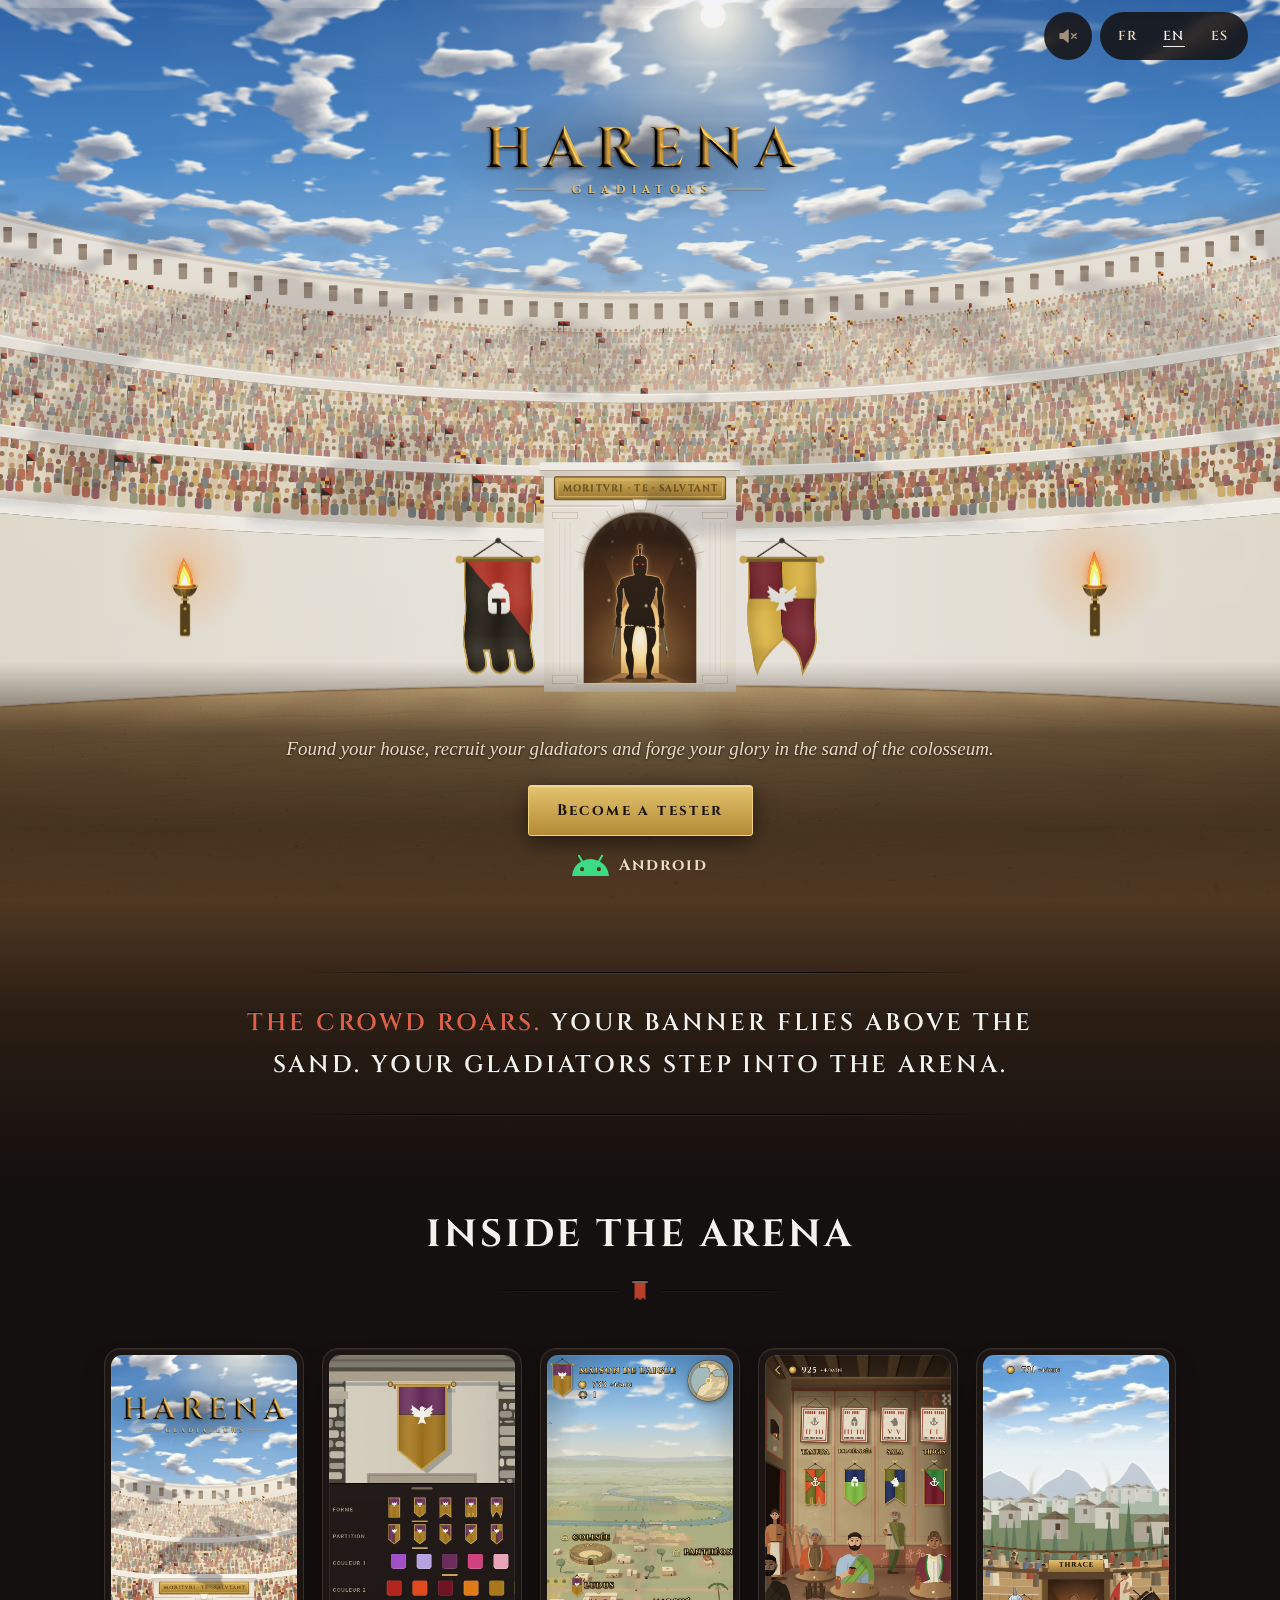
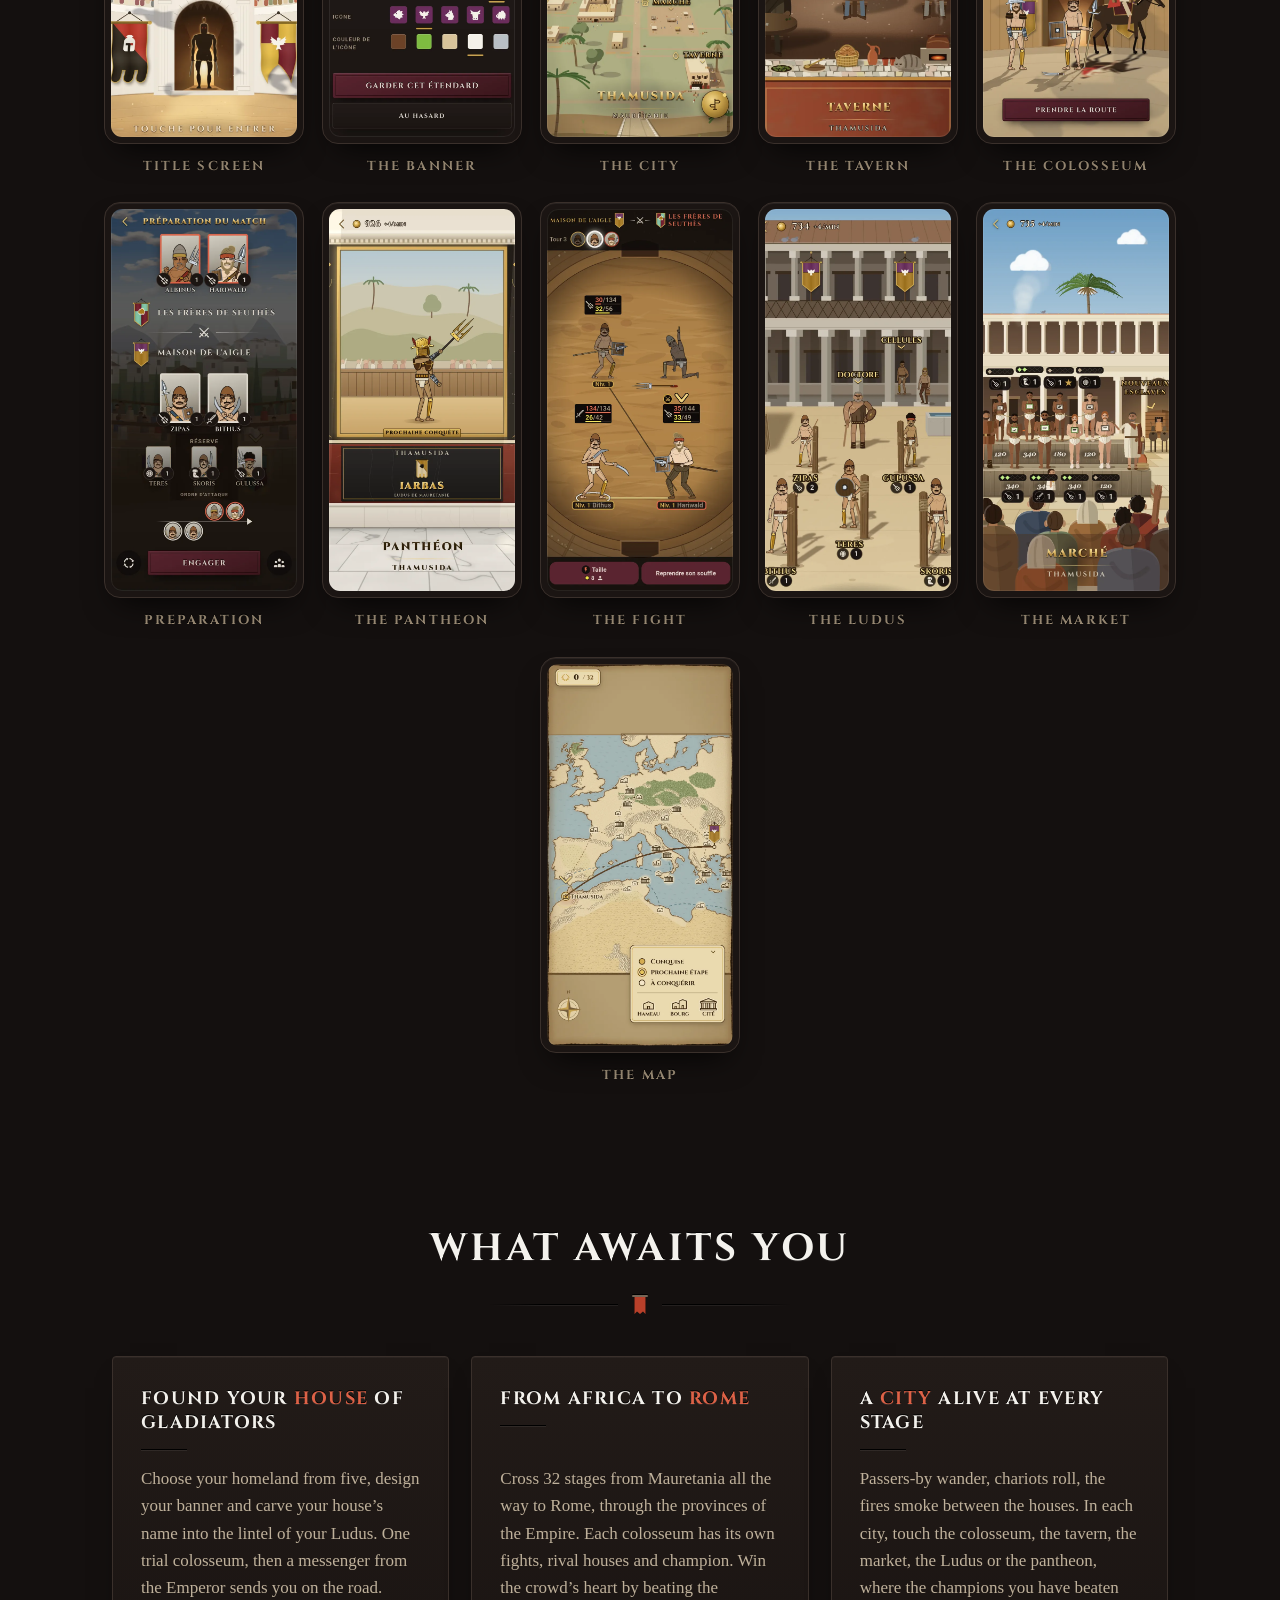
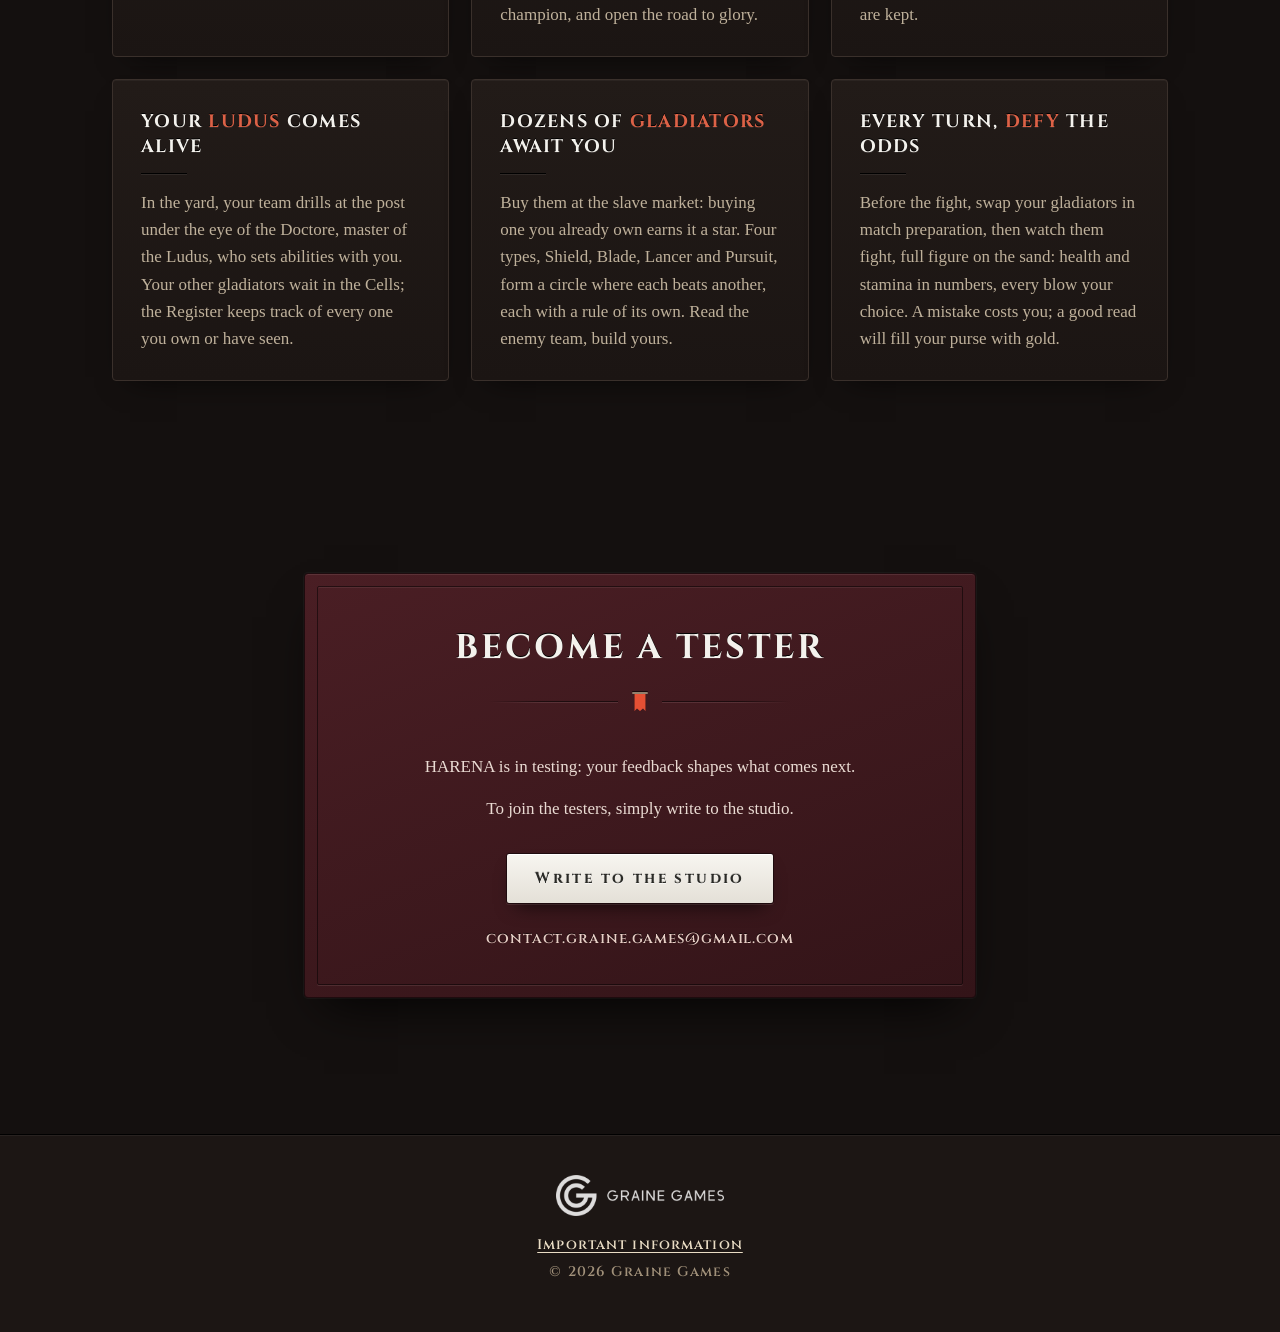
==== commit b43e5345: "Galerie de la v8 : onze captures legendees, en rangees sur PC - Legendes courtes remises sous les ca" ====
--- a/harena/index.html
+++ b/harena/index.html
@@ -15,7 +15,7 @@
 <link rel="icon" href="favicon.png" type="image/png">
 <link rel="apple-touch-icon" href="img/apple-touch-icon.png">
 <link rel="preload" href="fonts/Cinzel.ttf" as="font" type="font/ttf" crossorigin>
-<link rel="stylesheet" href="style.css?v=20261011a">
+<link rel="stylesheet" href="style.css?v=20261011b">
 </head>
 <body>
 <a class="lien-evitement" href="#jeu" data-i18n="evitement">Aller au contenu</a>
@@ -81,15 +81,19 @@
   <section class="section galerie" aria-labelledby="titre-galerie">
     <h2 id="titre-galerie" data-i18n="galerieTitre">Dans l'arène</h2>
     <div class="filet-orne" aria-hidden="true"><span></span></div>
-    <!-- Les captures 720×1425 (WebP) : écrans de la v8 pris sur émulateur, barres système retirées. Sans légende : le texte est dans l'alt, quatre écrans montrent déjà leur nom. Une capture absente retire son cadre. -->
+    <!-- Les captures 720×1425 (WebP) : écrans de la v8 pris sur émulateur, barres système retirées, clair et sombre en alternance. Une capture absente retire son cadre. -->
     <ul class="piste">
-      <li><figure><div class="cadre"><img src="img/captures/colisee.webp" width="720" height="1425" loading="lazy" alt="Le colisée" data-i18n-alt="capColisee" onerror="this.closest('li').hidden=true"></div></figure></li>
-      <li><figure><div class="cadre"><img src="img/captures/combat.webp" width="720" height="1425" loading="lazy" alt="Le combat" data-i18n-alt="capCombat" onerror="this.closest('li').hidden=true"></div></figure></li>
-      <li><figure><div class="cadre"><img src="img/captures/ville.webp" width="720" height="1425" loading="lazy" alt="La ville" data-i18n-alt="capVille" onerror="this.closest('li').hidden=true"></div></figure></li>
-      <li><figure><div class="cadre"><img src="img/captures/ludus.webp" width="720" height="1425" loading="lazy" alt="Le Ludus" data-i18n-alt="capLudus" onerror="this.closest('li').hidden=true"></div></figure></li>
-      <li><figure><div class="cadre"><img src="img/captures/preparation.webp" width="720" height="1425" loading="lazy" alt="La préparation" data-i18n-alt="capPreparation" onerror="this.closest('li').hidden=true"></div></figure></li>
-      <li><figure><div class="cadre"><img src="img/captures/marche.webp" width="720" height="1425" loading="lazy" alt="Le marché" data-i18n-alt="capMarche" onerror="this.closest('li').hidden=true"></div></figure></li>
-      <li><figure><div class="cadre"><img src="img/captures/carte.webp" width="720" height="1425" loading="lazy" alt="La carte du tour" data-i18n-alt="capCarte" onerror="this.closest('li').hidden=true"></div></figure></li>
+      <li><figure><div class="cadre"><img src="img/captures/titre.webp" width="720" height="1425" loading="lazy" alt="" onerror="this.closest('li').hidden=true"></div><figcaption data-i18n="capTitre">Écran titre</figcaption></figure></li>
+      <li><figure><div class="cadre"><img src="img/captures/etendard.webp" width="720" height="1425" loading="lazy" alt="" onerror="this.closest('li').hidden=true"></div><figcaption data-i18n="capEtendard">L'étendard</figcaption></figure></li>
+      <li><figure><div class="cadre"><img src="img/captures/ville.webp" width="720" height="1425" loading="lazy" alt="" onerror="this.closest('li').hidden=true"></div><figcaption data-i18n="capVille">La ville</figcaption></figure></li>
+      <li><figure><div class="cadre"><img src="img/captures/taverne.webp" width="720" height="1425" loading="lazy" alt="" onerror="this.closest('li').hidden=true"></div><figcaption data-i18n="capTaverne">La taverne</figcaption></figure></li>
+      <li><figure><div class="cadre"><img src="img/captures/colisee.webp" width="720" height="1425" loading="lazy" alt="" onerror="this.closest('li').hidden=true"></div><figcaption data-i18n="capColisee">Le colisée</figcaption></figure></li>
+      <li><figure><div class="cadre"><img src="img/captures/preparation.webp" width="720" height="1425" loading="lazy" alt="" onerror="this.closest('li').hidden=true"></div><figcaption data-i18n="capPreparation">La préparation</figcaption></figure></li>
+      <li><figure><div class="cadre"><img src="img/captures/pantheon.webp" width="720" height="1425" loading="lazy" alt="" onerror="this.closest('li').hidden=true"></div><figcaption data-i18n="capPantheon">Le panthéon</figcaption></figure></li>
+      <li><figure><div class="cadre"><img src="img/captures/combat.webp" width="720" height="1425" loading="lazy" alt="" onerror="this.closest('li').hidden=true"></div><figcaption data-i18n="capCombat">Le combat</figcaption></figure></li>
+      <li><figure><div class="cadre"><img src="img/captures/ludus.webp" width="720" height="1425" loading="lazy" alt="" onerror="this.closest('li').hidden=true"></div><figcaption data-i18n="capLudus">Le Ludus</figcaption></figure></li>
+      <li><figure><div class="cadre"><img src="img/captures/marche.webp" width="720" height="1425" loading="lazy" alt="" onerror="this.closest('li').hidden=true"></div><figcaption data-i18n="capMarche">Le marché</figcaption></figure></li>
+      <li><figure><div class="cadre"><img src="img/captures/carte.webp" width="720" height="1425" loading="lazy" alt="" onerror="this.closest('li').hidden=true"></div><figcaption data-i18n="capCarte">La carte</figcaption></figure></li>
     </ul>
   </section>
 
@@ -143,7 +147,7 @@
   <p>© 2026 Graine Games</p>
 </footer>
 
-<script src="langue.js?v=20261011a"></script>
-<script src="arene.js?v=20261011a"></script>
+<script src="langue.js?v=20261011b"></script>
+<script src="arene.js?v=20261011b"></script>
 </body>
 </html>
--- a/harena/style.css
+++ b/harena/style.css
@@ -369,7 +369,10 @@
 }
 @media (min-width: 980px) {
   .atouts { grid-template-columns: repeat(3, 1fr); }
-  .piste > li { flex: 1 1 0; max-width: 210px; }
+  /* onze captures : sur PC la piste se replie en rangees centrees au lieu de defiler */
+  .piste { flex-wrap: wrap; justify-content: center; overflow: visible; row-gap: 28px; }
+  .piste > :first-child, .piste > :last-child { margin: 0; }
+  .piste > li { flex: 0 0 200px; }
   .section.galerie { max-width: 1480px; }   /* la galerie vend le jeu : plus large que le texte */
   .section { padding-top: 96px; padding-bottom: 96px; }
 }
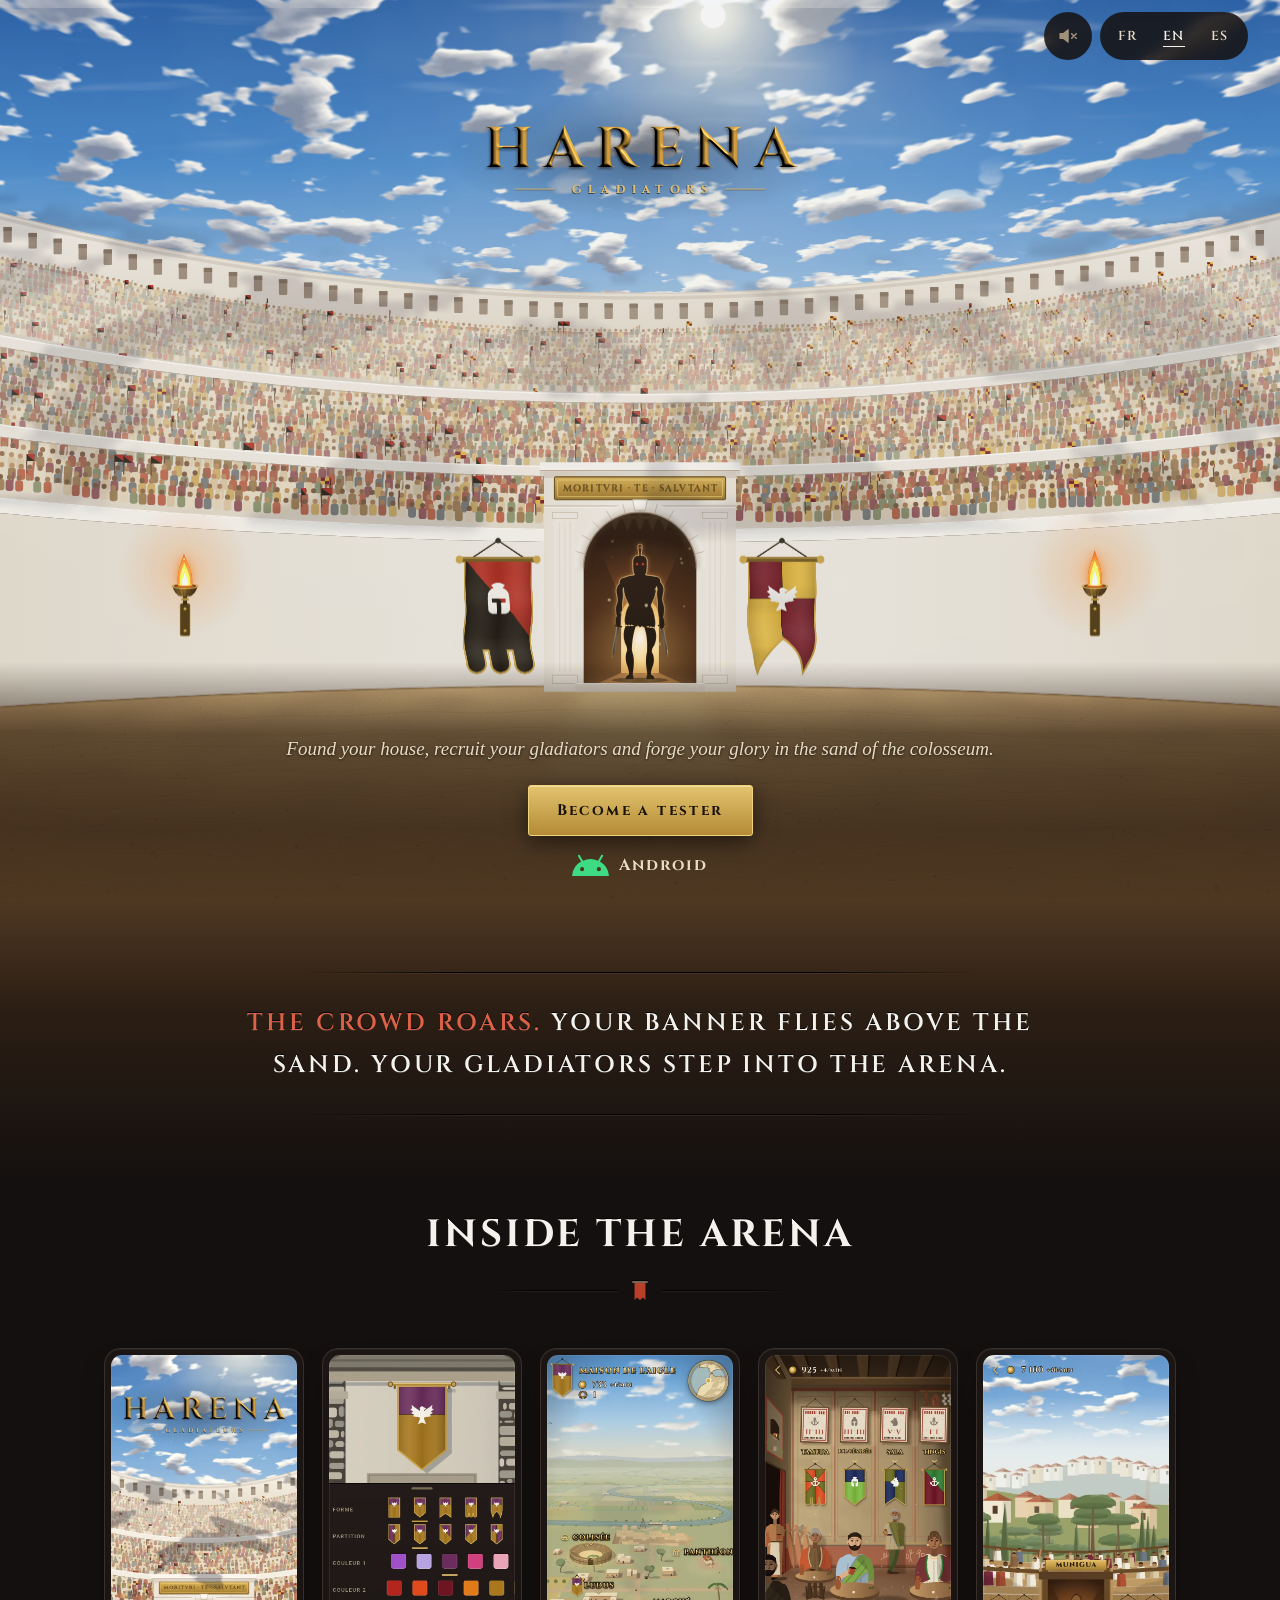
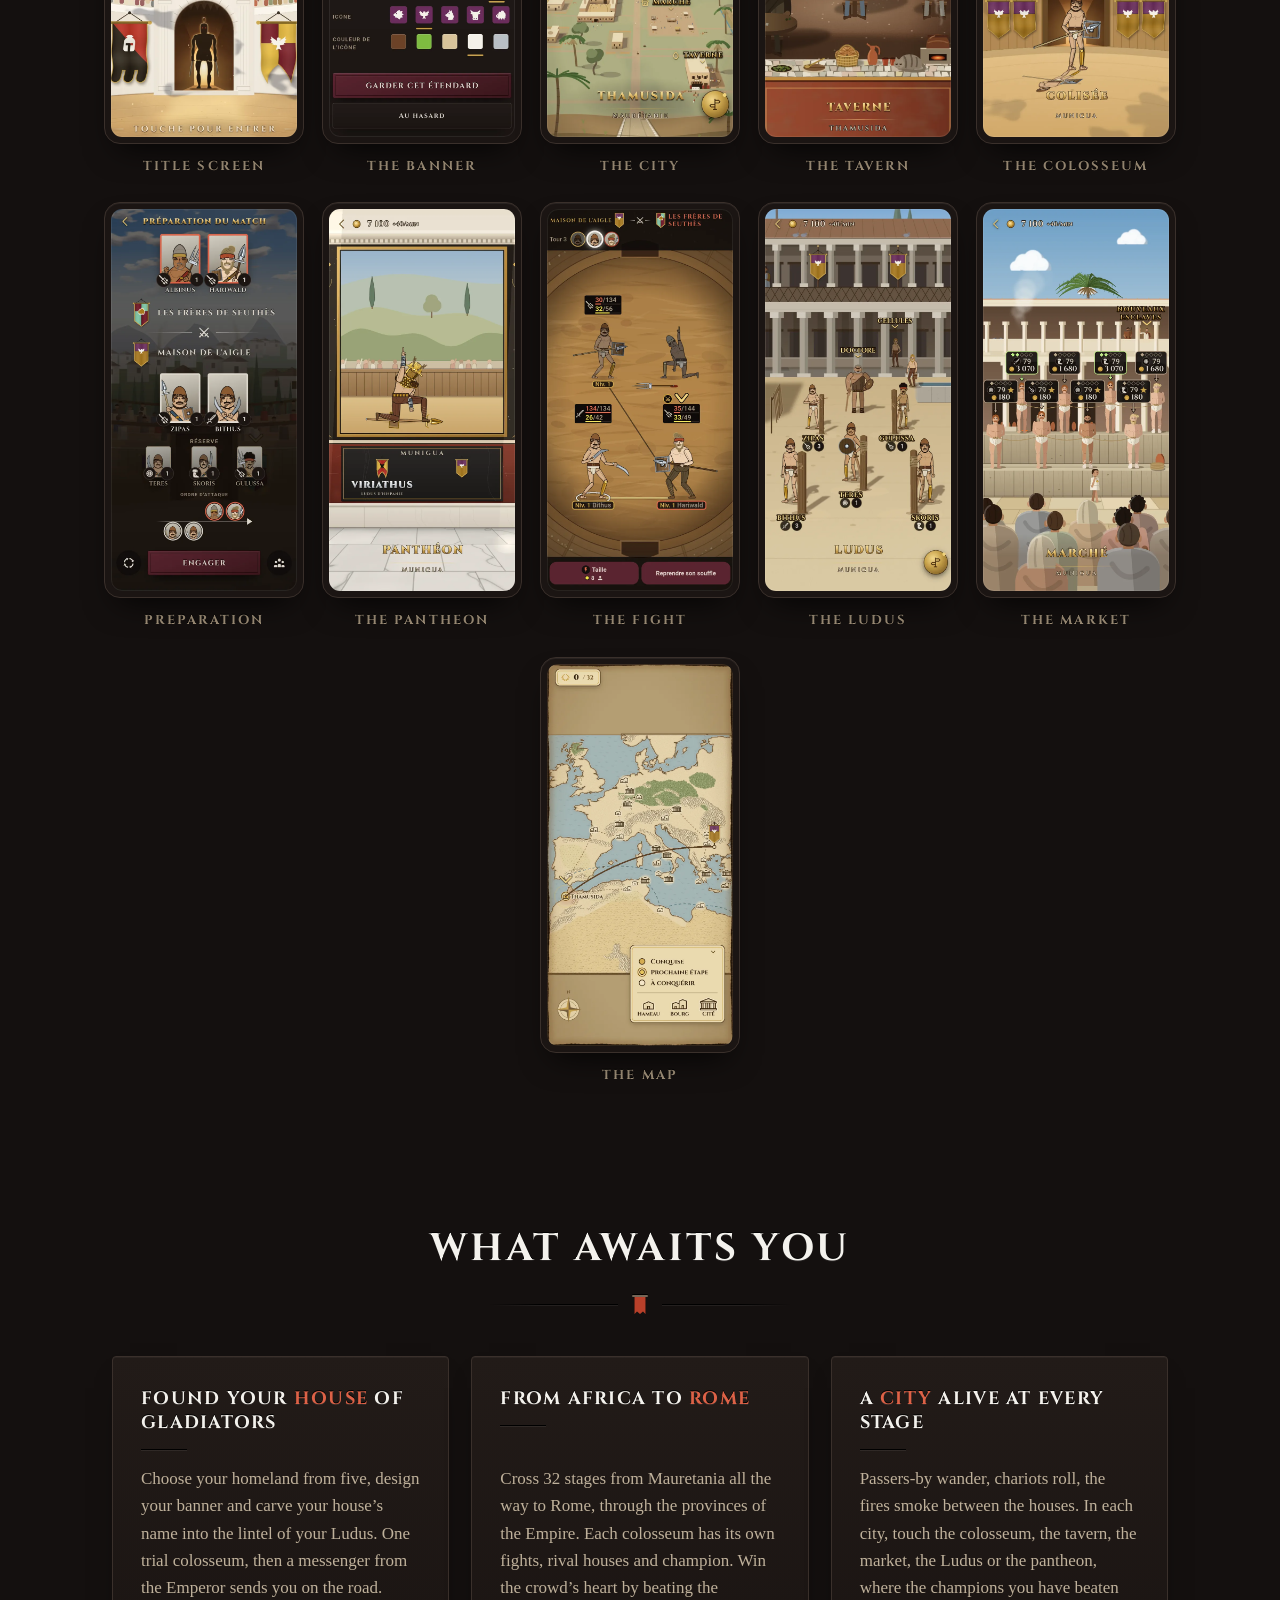
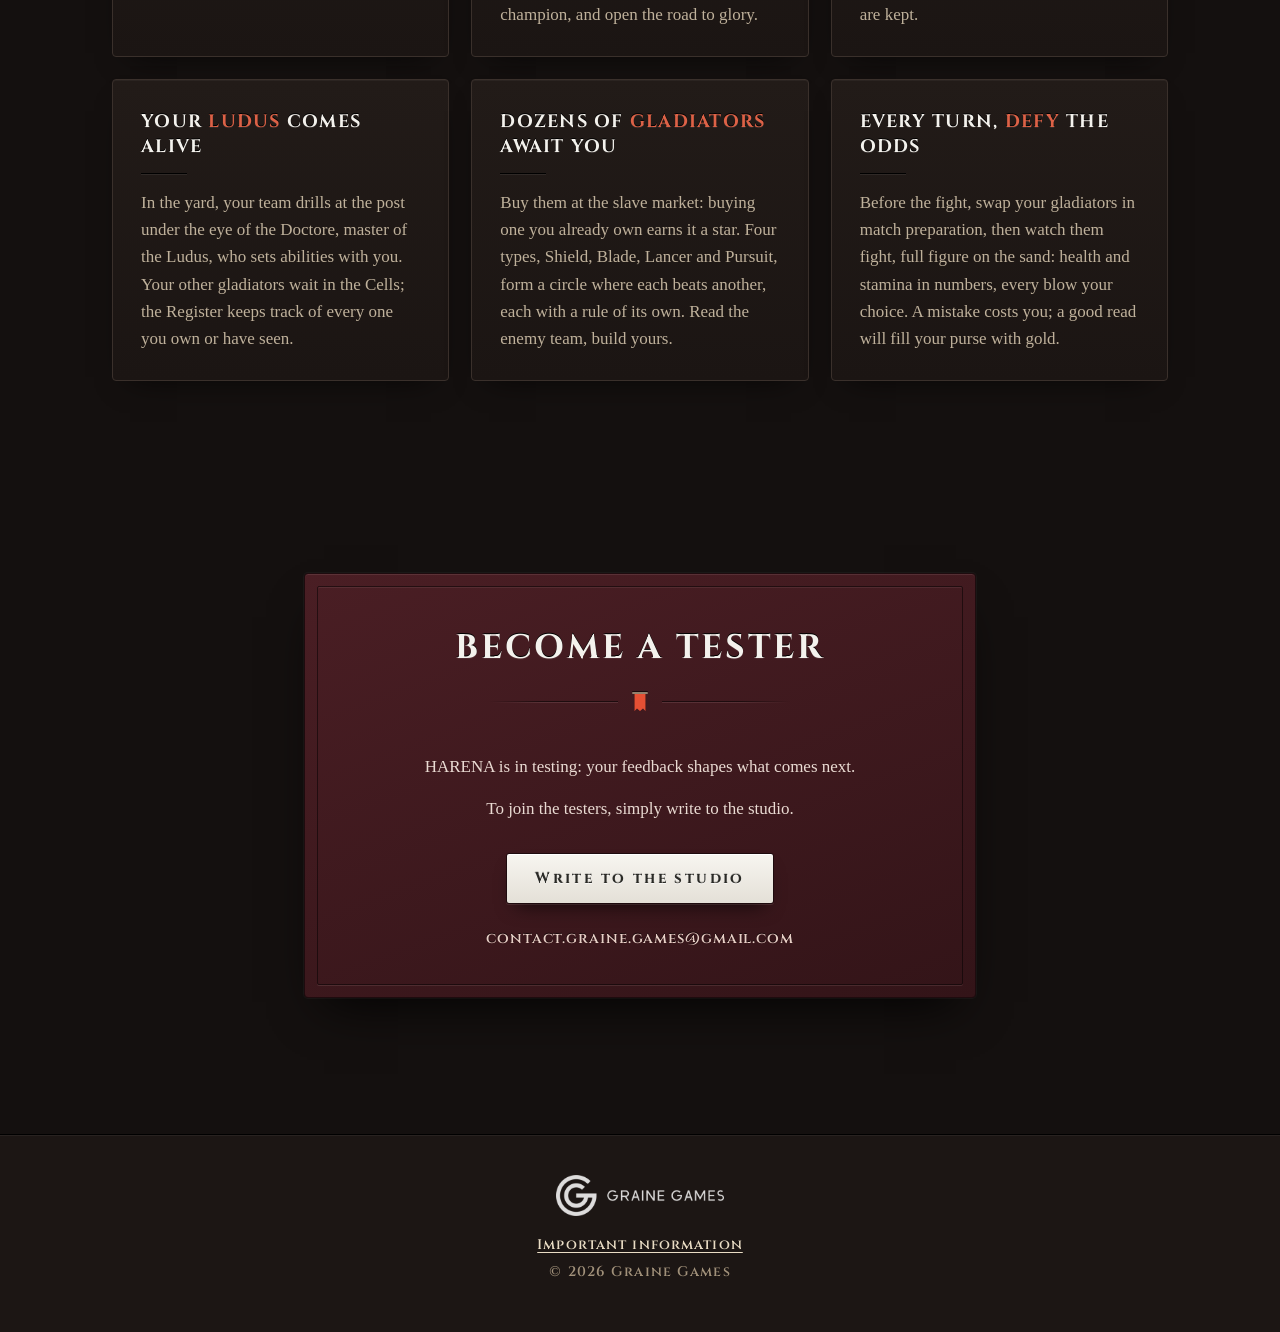
==== commit 63662c6f: "Reprend quatre captures sur la v8.1 : colisee, cour de la maison, pantheon, marche - Colisee et cour" ====
--- a/harena/index.html
+++ b/harena/index.html
@@ -15,7 +15,7 @@
 <link rel="icon" href="favicon.png" type="image/png">
 <link rel="apple-touch-icon" href="img/apple-touch-icon.png">
 <link rel="preload" href="fonts/Cinzel.ttf" as="font" type="font/ttf" crossorigin>
-<link rel="stylesheet" href="style.css?v=20261011b">
+<link rel="stylesheet" href="style.css?v=20261012a">
 </head>
 <body>
 <a class="lien-evitement" href="#jeu" data-i18n="evitement">Aller au contenu</a>
@@ -147,7 +147,7 @@
   <p>© 2026 Graine Games</p>
 </footer>
 
-<script src="langue.js?v=20261011b"></script>
-<script src="arene.js?v=20261011b"></script>
+<script src="langue.js?v=20261012a"></script>
+<script src="arene.js?v=20261012a"></script>
 </body>
 </html>
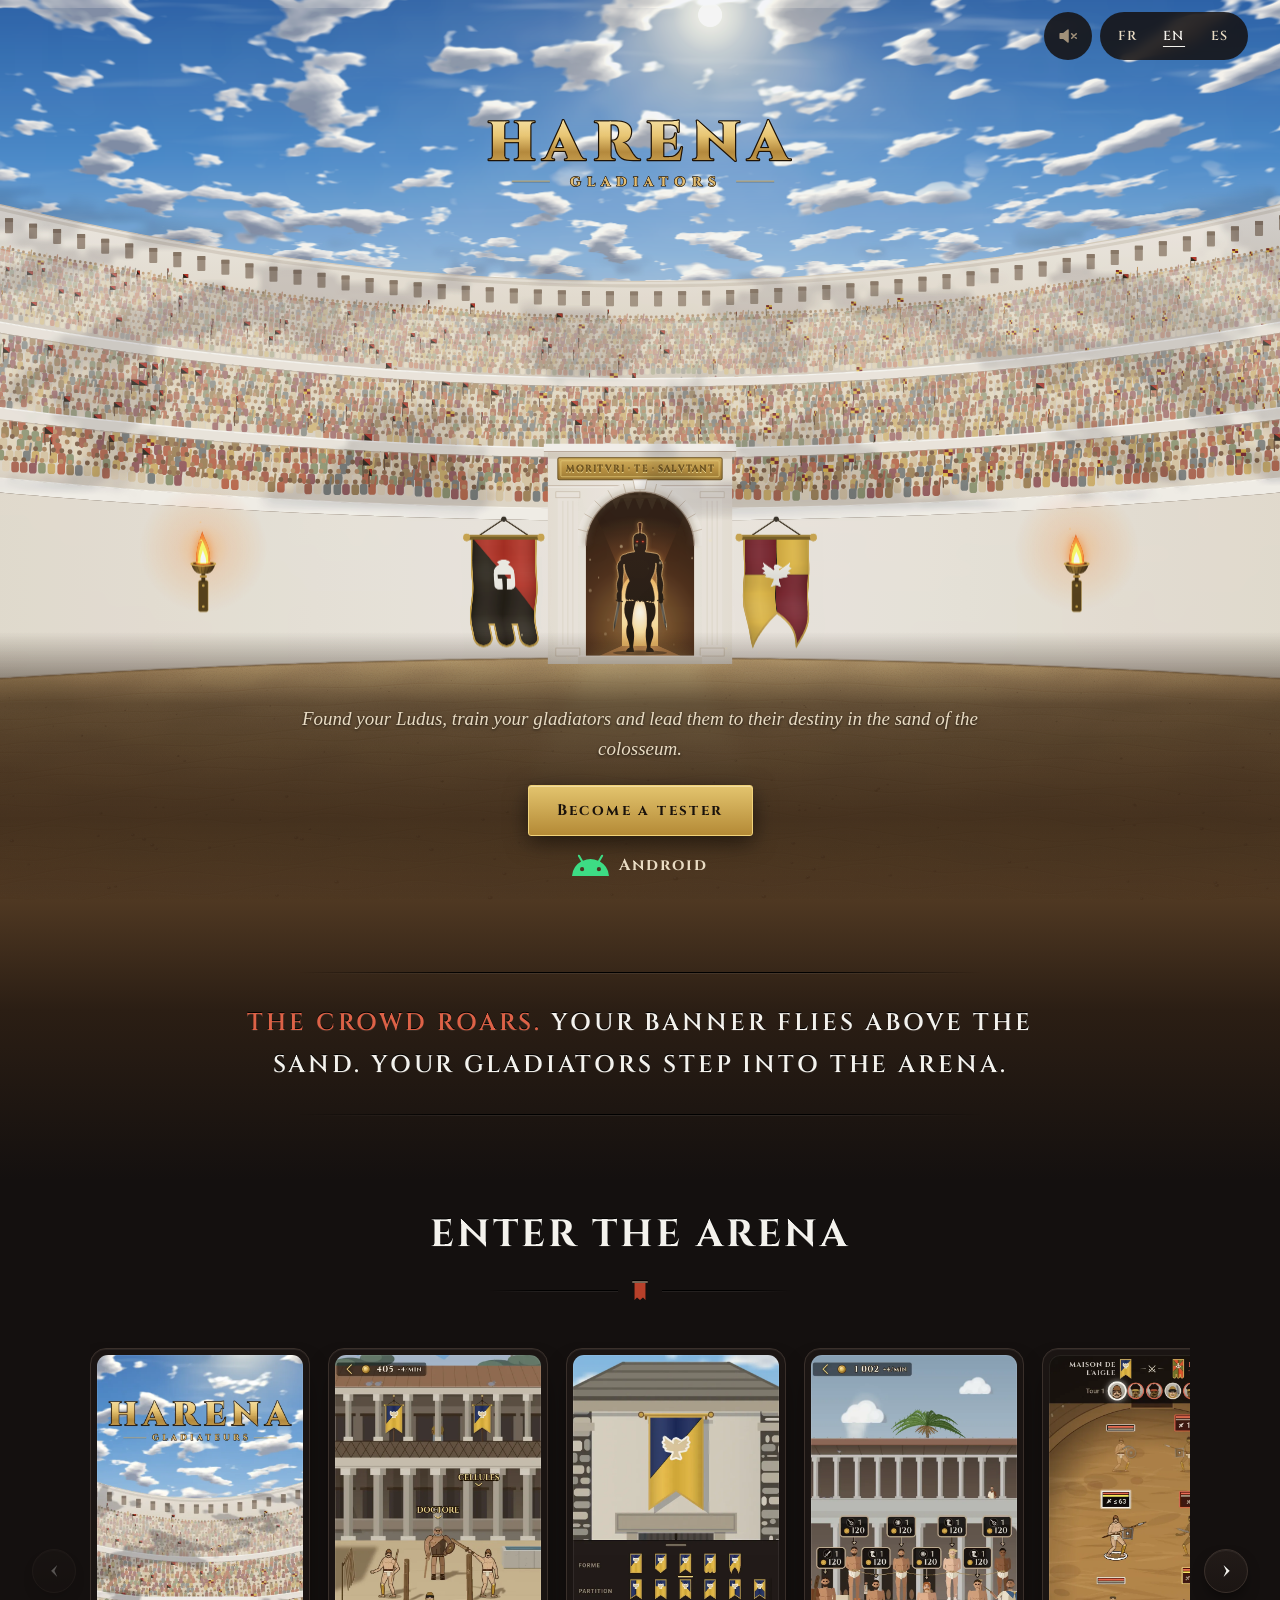
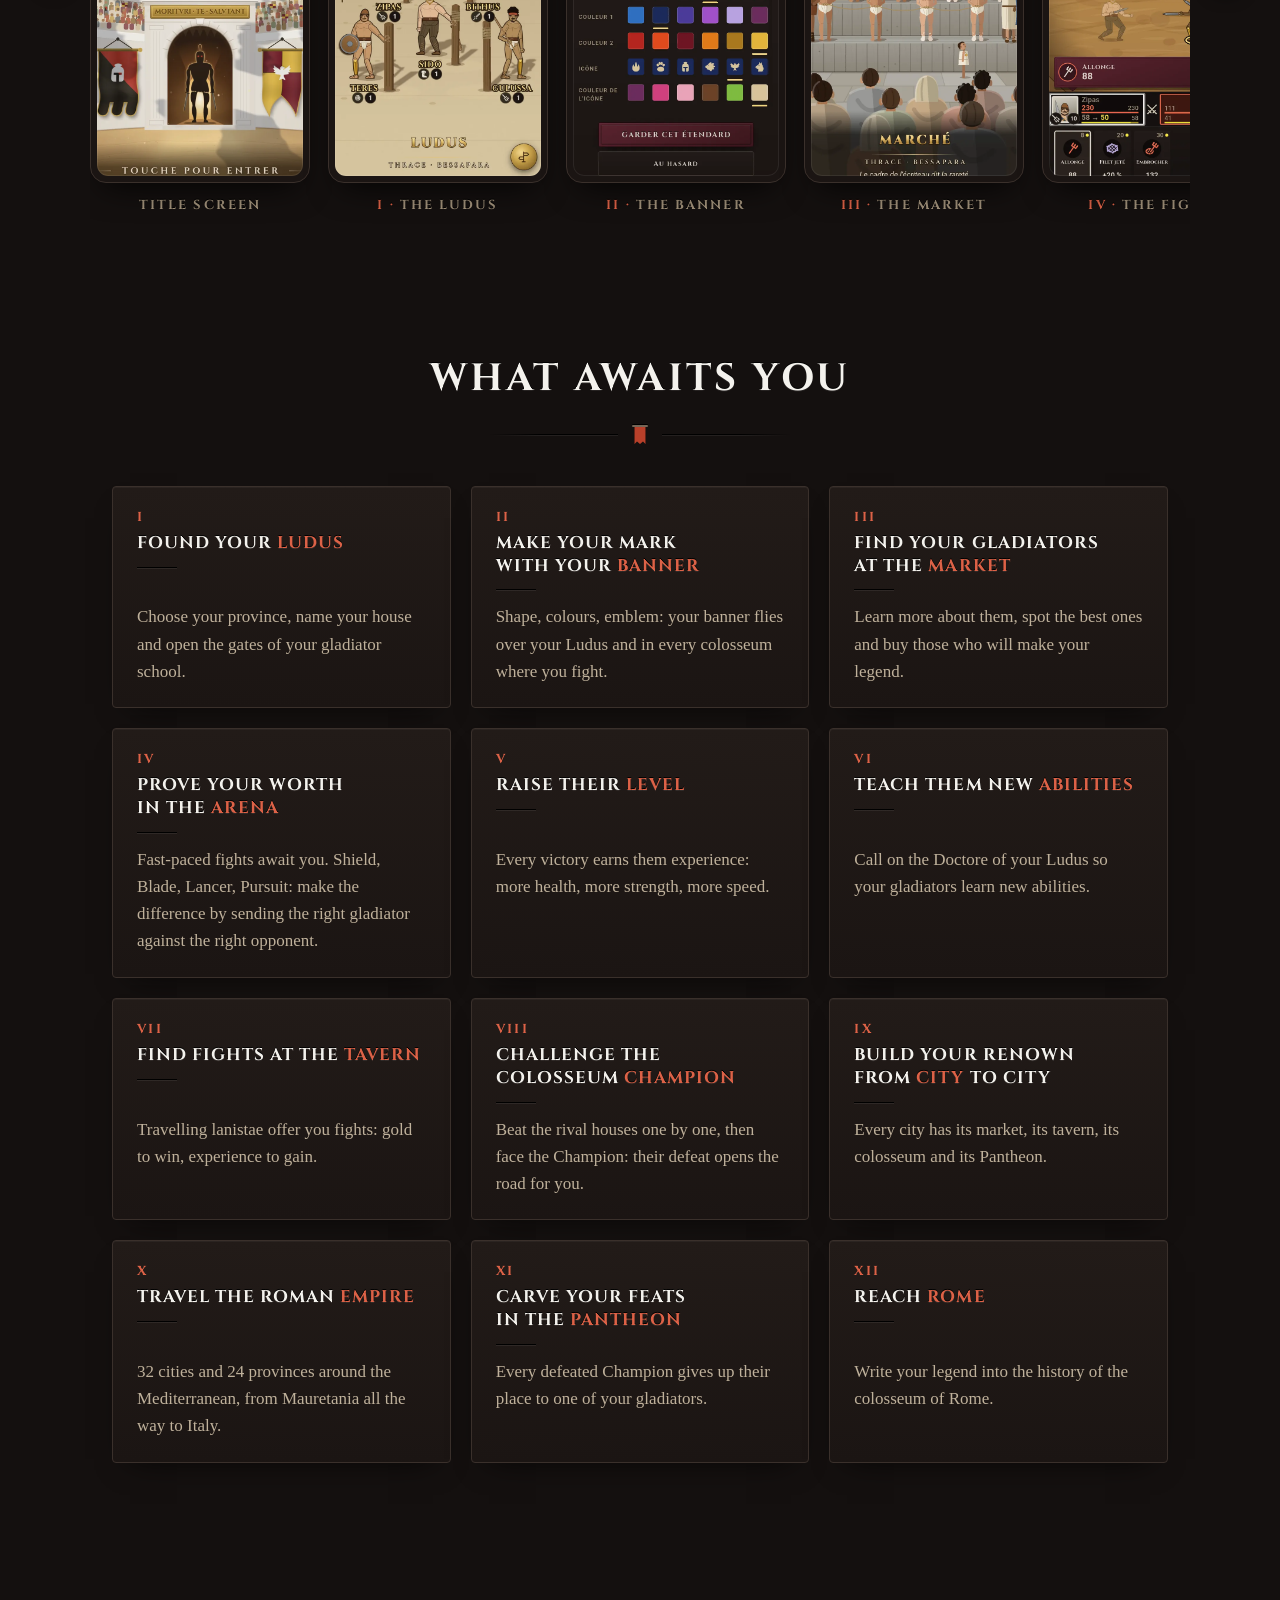
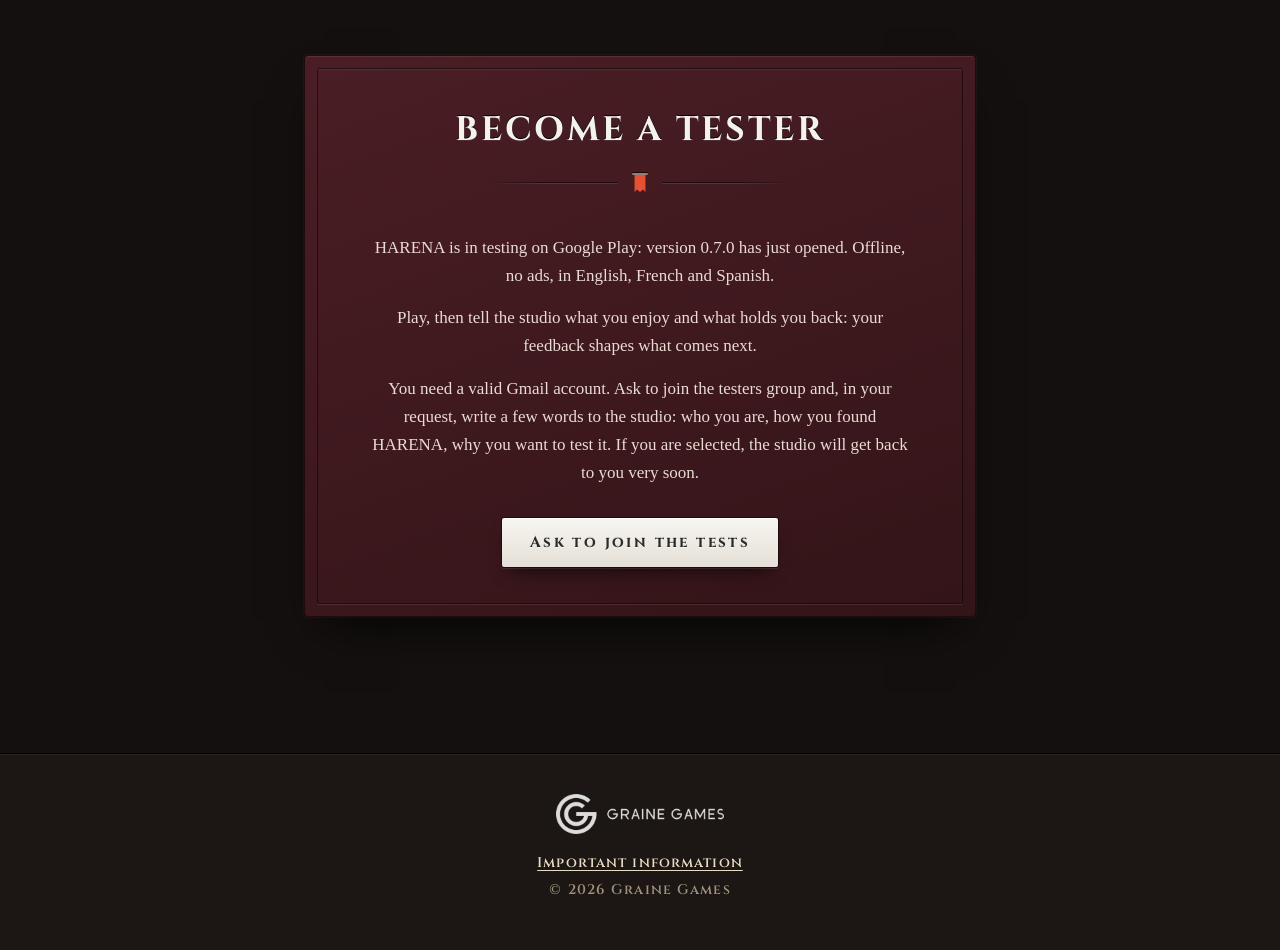
==== commit 4de065b1: "Montre la v0.7.0 sur le site : nouveau titre, carrousel de treize ecrans et douze etapes du parcours" ====
--- a/harena/index.html
+++ b/harena/index.html
@@ -4,18 +4,18 @@
 <meta charset="utf-8">
 <meta name="viewport" content="width=device-width, initial-scale=1">
 <title data-i18n="titre">HARENA</title>
-<meta name="description" content="HARENA, jeu de cartes de gladiateurs pour Android : fonde ta maison, recrute tes gladiateurs et forge ta gloire dans le sable du colisée. Sans publicité, jouable hors ligne, en français, anglais et espagnol.">
+<meta name="description" content="HARENA, jeu de gladiateurs pour Android : fonde ton Ludus, entraîne tes gladiateurs et mène-les vers leur destinée dans le sable du colisée. Sans publicité, jouable hors ligne, en français, anglais et espagnol.">
 <meta name="theme-color" content="#14100F">
 <meta property="og:type" content="website">
 <meta property="og:title" content="HARENA">
-<meta property="og:description" content="Fonde ta maison, recrute tes gladiateurs et forge ta gloire dans le sable du colisée.">
+<meta property="og:description" content="Fonde ton Ludus, entraîne tes gladiateurs et mène-les vers leur destinée dans le sable du colisée.">
 <meta property="og:image" content="https://graine-games.github.io/harena/img/harena-512.png">
 <meta property="og:site_name" content="Graine Games">
 <meta name="twitter:card" content="summary">
 <link rel="icon" href="favicon.png" type="image/png">
 <link rel="apple-touch-icon" href="img/apple-touch-icon.png">
 <link rel="preload" href="fonts/Cinzel.ttf" as="font" type="font/ttf" crossorigin>
-<link rel="stylesheet" href="style.css?v=20261012a">
+<link rel="stylesheet" href="style.css?v=20261013a">
 </head>
 <body>
 <a class="lien-evitement" href="#jeu" data-i18n="evitement">Aller au contenu</a>
@@ -36,36 +36,29 @@
   </div>
   <audio class="musique" src="audio/titre.mp3" preload="none" loop></audio>
   <h1 class="cache">HARENA</h1>
-  <!-- HARENA grave en or, celui de l'ecran titre (titre C du prototype) : capitales Cinzel taillees en V par un
-       eclairage SVG venu du soleil, en haut a droite. Fixe, lisible sans script ; arene.js n'en anime que l'eclat. -->
+  <!-- HARENA, le titre de lancement valide le 13 octobre (harena, tools/lancement/colisee.py `titre`) : traite comme le nom
+       d'un lieu, Cinzel 900 a 0,16 em, l'or plat degrade des villes (orGrave), un contour plein d'encre de 2,4 px centre
+       sur la lettre, ni ombre ni voile. GLADIATEURS en 800, corps 13, meme or, contour serre. Fixe, lisible sans script ;
+       arene.js n'en anime que l'eclat. -->
   <svg class="titre" viewBox="-10 86 380 128" aria-hidden="true" focusable="false">
     <defs>
-      <filter id="tTaille" x="-6%" y="-40%" width="112%" height="180%" color-interpolation-filters="sRGB">
-        <feGaussianBlur in="SourceAlpha" stdDeviation="1.6" result="flou"/>
-        <feDiffuseLighting in="flou" surfaceScale="3.6" diffuseConstant="1.15" lighting-color="#fff1d2" result="lum"><feDistantLight azimuth="-48" elevation="34"/></feDiffuseLighting>
-        <feSpecularLighting in="flou" surfaceScale="3.6" specularConstant=".5" specularExponent="22" lighting-color="#fff4e2" result="spec"><feDistantLight azimuth="-48" elevation="34"/></feSpecularLighting>
-        <feFlood flood-color="#b8903f" result="base"/>
-        <feComposite in="lum" in2="base" operator="arithmetic" k1="1.25" result="teinte"/>
-        <feComposite in="spec" in2="SourceAlpha" operator="in" result="eclat"/>
-        <feComposite in="teinte" in2="eclat" operator="arithmetic" k2="1" k3=".55" result="metal"/>
-        <feComposite in="metal" in2="SourceAlpha" operator="in" result="lettres"/>
-        <feGaussianBlur in="SourceAlpha" stdDeviation="1.1" result="o1"/><feOffset in="o1" dx="-1" dy="1.6" result="o2"/>
-        <feFlood flood-color="#120c08" flood-opacity=".45"/><feComposite in2="o2" operator="in" result="ombre"/>
-        <feMerge><feMergeNode in="ombre"/><feMergeNode in="lettres"/></feMerge>
-      </filter>
-      <filter id="tOmbreFine" x="-5%" y="-40%" width="110%" height="180%"><feDropShadow dx="-.6" dy=".9" stdDeviation=".6" flood-color="#0e0a06" flood-opacity=".7"/></filter>
+      <linearGradient id="tOr" x1="0" y1="0" x2="0" y2="1"><stop offset="0" stop-color="#FFF1C4"/><stop offset=".4" stop-color="#E8C674"/><stop offset=".62" stop-color="#B4893D"/><stop offset="1" stop-color="#E2BE6A"/></linearGradient>
       <linearGradient id="tEclat" x1="0" y1="0" x2="1" y2="0"><stop offset="0" stop-color="#fffaf0" stop-opacity="0"/><stop offset=".485" stop-color="#fffaf0" stop-opacity="0"/><stop offset=".5" stop-color="#fffdf6" stop-opacity=".55"/><stop offset=".515" stop-color="#fffaf0" stop-opacity="0"/><stop offset="1" stop-color="#fffaf0" stop-opacity="0"/></linearGradient>
-      <radialGradient id="tVoile"><stop offset="0" stop-color="#0c1220" stop-opacity=".34"/><stop offset=".6" stop-color="#0c1220" stop-opacity=".12"/><stop offset="1" stop-color="#0c1220" stop-opacity="0"/></radialGradient>
-      <mask id="tMasque" maskUnits="userSpaceOnUse" x="-10" y="86" width="380" height="128"><text x="185" y="160" font-family="Cinzel, serif" font-weight="700" font-size="55" letter-spacing="10" text-anchor="middle" fill="#fff">HARENA</text></mask>
+      <mask id="tMasque" maskUnits="userSpaceOnUse" x="-10" y="86" width="380" height="128"><text x="182.7" y="160" font-family="Cinzel, serif" font-weight="900" font-size="55" letter-spacing="8.8" text-anchor="middle" fill="#fff">HARENA</text></mask>
     </defs>
-    <ellipse cx="180" cy="150" rx="185" ry="62" fill="url(#tVoile)"/>
-    <g fill="#000" filter="url(#tTaille)"><text x="185" y="160" font-family="Cinzel, serif" font-weight="700" font-size="55" letter-spacing="10" text-anchor="middle">HARENA</text></g>
-    <g fill="#e2bd72" filter="url(#tOmbreFine)"><text x="183" y="185" font-family="Cinzel, serif" font-weight="700" font-size="11" letter-spacing="6" text-anchor="middle" data-i18n="arenaSousTitre">GLADIATEURS</text></g>
-    <path d="M60 181 H98 M262 181 H300" stroke="#d6b062" stroke-width=".9"/><path d="M60 182 H98 M262 182 H300" stroke="#3a2608" stroke-width=".6" opacity=".4"/>
+    <g font-family="Cinzel, serif" font-weight="900" font-size="55" letter-spacing="8.8" text-anchor="middle">
+      <text x="182.7" y="160" fill="#1E1205" stroke="#1E1205" stroke-width="2.4" stroke-linejoin="round">HARENA</text>
+      <text x="182.7" y="160" fill="url(#tOr)">HARENA</text>
+    </g>
+    <g font-family="Cinzel, serif" font-weight="800" font-size="13" letter-spacing="6" text-anchor="middle">
+      <text x="186" y="186" fill="#1E1205" stroke="#1E1205" stroke-width="1.2" stroke-linejoin="round" data-i18n="arenaSousTitre">GLADIATEURS</text>
+      <text x="186" y="186" fill="#E2BD72" data-i18n="arenaSousTitre">GLADIATEURS</text>
+    </g>
+    <path d="M52 181 H90 M276 181 H314" stroke="#d6b062" stroke-width=".9"/><path d="M52 182 H90 M276 182 H314" stroke="#3a2608" stroke-width=".6" opacity=".4"/>
     <g mask="url(#tMasque)"><rect class="eclat" x="-576" y="100" width="1152" height="100" fill="url(#tEclat)" transform="translate(-216 0) rotate(-14 0 150)" style="mix-blend-mode:screen"/></g>
   </svg>
   <div class="appel">
-    <p class="accroche" data-i18n="accroche">Fonde ta maison, recrute tes gladiateurs et forge ta gloire dans le sable du colisée.</p>
+    <p class="accroche" data-i18n="accroche">Fonde ton Ludus, entraîne tes gladiateurs et mène-les vers leur destinée dans le sable du colisée.</p>
     <a class="bouton" href="#testeur" data-i18n="cta">Devenir testeur</a>
     <p class="android" aria-label="Android">
       <!-- Le robot Android est reproduit d'apres l'oeuvre creee et partagee par Google, sous licence CC BY 3.0 (credit en page d'informations). -->
@@ -79,64 +72,95 @@
   <p class="epigraphe" data-i18n="epigraphe"><span class="minium">La foule gronde.</span> Ton étendard flotte au-dessus du sable. Tes gladiateurs entrent dans l'arène.</p>
 
   <section class="section galerie" aria-labelledby="titre-galerie">
-    <h2 id="titre-galerie" data-i18n="galerieTitre">Dans l'arène</h2>
+    <h2 id="titre-galerie" data-i18n="galerieTitre">Entre dans l’arène</h2>
     <div class="filet-orne" aria-hidden="true"><span></span></div>
-    <!-- Les captures 720×1425 (WebP) : écrans de la v8 pris sur émulateur, barres système retirées, clair et sombre en alternance. Une capture absente retire son cadre. -->
-    <ul class="piste">
-      <li><figure><div class="cadre"><img src="img/captures/titre.webp" width="720" height="1425" loading="lazy" alt="" onerror="this.closest('li').hidden=true"></div><figcaption data-i18n="capTitre">Écran titre</figcaption></figure></li>
-      <li><figure><div class="cadre"><img src="img/captures/etendard.webp" width="720" height="1425" loading="lazy" alt="" onerror="this.closest('li').hidden=true"></div><figcaption data-i18n="capEtendard">L'étendard</figcaption></figure></li>
-      <li><figure><div class="cadre"><img src="img/captures/ville.webp" width="720" height="1425" loading="lazy" alt="" onerror="this.closest('li').hidden=true"></div><figcaption data-i18n="capVille">La ville</figcaption></figure></li>
-      <li><figure><div class="cadre"><img src="img/captures/taverne.webp" width="720" height="1425" loading="lazy" alt="" onerror="this.closest('li').hidden=true"></div><figcaption data-i18n="capTaverne">La taverne</figcaption></figure></li>
-      <li><figure><div class="cadre"><img src="img/captures/colisee.webp" width="720" height="1425" loading="lazy" alt="" onerror="this.closest('li').hidden=true"></div><figcaption data-i18n="capColisee">Le colisée</figcaption></figure></li>
-      <li><figure><div class="cadre"><img src="img/captures/preparation.webp" width="720" height="1425" loading="lazy" alt="" onerror="this.closest('li').hidden=true"></div><figcaption data-i18n="capPreparation">La préparation</figcaption></figure></li>
-      <li><figure><div class="cadre"><img src="img/captures/pantheon.webp" width="720" height="1425" loading="lazy" alt="" onerror="this.closest('li').hidden=true"></div><figcaption data-i18n="capPantheon">Le panthéon</figcaption></figure></li>
-      <li><figure><div class="cadre"><img src="img/captures/combat.webp" width="720" height="1425" loading="lazy" alt="" onerror="this.closest('li').hidden=true"></div><figcaption data-i18n="capCombat">Le combat</figcaption></figure></li>
-      <li><figure><div class="cadre"><img src="img/captures/ludus.webp" width="720" height="1425" loading="lazy" alt="" onerror="this.closest('li').hidden=true"></div><figcaption data-i18n="capLudus">Le Ludus</figcaption></figure></li>
-      <li><figure><div class="cadre"><img src="img/captures/marche.webp" width="720" height="1425" loading="lazy" alt="" onerror="this.closest('li').hidden=true"></div><figcaption data-i18n="capMarche">Le marché</figcaption></figure></li>
-      <li><figure><div class="cadre"><img src="img/captures/carte.webp" width="720" height="1425" loading="lazy" alt="" onerror="this.closest('li').hidden=true"></div><figcaption data-i18n="capCarte">La carte</figcaption></figure></li>
-    </ul>
+    <!-- Douze écrans de la v0.7.0 dans l'ordre d'une partie (WebP 720×1425, barres système rognées, dans img/captures/) ; les flèches font défiler la piste. -->
+    <div class="carrousel">
+      <button type="button" class="defile" data-sens="-1" aria-label="Écrans précédents" data-i18n-aria="defilePrecedent">‹</button>
+      <ul class="piste">
+      <!-- L'écran titre validé le 13 octobre (harena, commit d97736db), avant les douze étapes. -->
+      <li class="ouverture"><figure><div class="cadre"><img src="img/captures/titre.webp" width="720" height="1425" loading="lazy" alt="L’écran titre de HARENA" data-i18n-alt="titreAlt"></div><figcaption data-i18n="cTitre">L’écran titre</figcaption></figure></li>
+      <li><figure><div class="cadre"><img src="img/captures/ludus.webp" width="720" height="1425" loading="lazy" alt="Le Ludus et ses gladiateurs à l’entraînement" data-i18n-alt="t1Alt"></div><figcaption data-i18n="c1">Le Ludus</figcaption></figure></li>
+      <li><figure><div class="cadre"><img src="img/captures/etendard.webp" width="720" height="1425" loading="lazy" alt="L’atelier de l’étendard" data-i18n-alt="t2Alt"></div><figcaption data-i18n="c2">L’étendard</figcaption></figure></li>
+      <li><figure><div class="cadre"><img src="img/captures/marche.webp" width="720" height="1425" loading="lazy" alt="Le marché aux esclaves" data-i18n-alt="t3Alt"></div><figcaption data-i18n="c3">Le marché</figcaption></figure></li>
+      <li><figure><div class="cadre"><img src="img/captures/combat.webp" width="720" height="1425" loading="lazy" alt="Un combat à trois contre trois" data-i18n-alt="t4Alt"></div><figcaption data-i18n="c4">Le combat</figcaption></figure></li>
+      <li><figure><div class="cadre"><img src="img/captures/victoire.webp" width="720" height="1425" loading="lazy" alt="L’écran de victoire et l’expérience gagnée" data-i18n-alt="t5Alt"></div><figcaption data-i18n="c5">La victoire</figcaption></figure></li>
+      <li><figure><div class="cadre"><img src="img/captures/doctore.webp" width="720" height="1425" loading="lazy" alt="Les capacités d’un gladiateur au Doctore" data-i18n-alt="t6Alt"></div><figcaption data-i18n="c6">Le Doctore</figcaption></figure></li>
+      <li><figure><div class="cadre"><img src="img/captures/taverne.webp" width="720" height="1425" loading="lazy" alt="La taverne et ses lanistes" data-i18n-alt="t7Alt"></div><figcaption data-i18n="c7">La taverne</figcaption></figure></li>
+      <li><figure><div class="cadre"><img src="img/captures/colisee.webp" width="720" height="1425" loading="lazy" alt="Le colisée de Carthage et son Champion" data-i18n-alt="t8Alt"></div><figcaption data-i18n="c8">Le Champion</figcaption></figure></li>
+      <li><figure><div class="cadre"><img src="img/captures/ville.webp" width="720" height="1425" loading="lazy" alt="La ville d’Alexandrie" data-i18n-alt="t9Alt"></div><figcaption data-i18n="c9">Alexandrie</figcaption></figure></li>
+      <li><figure><div class="cadre"><img src="img/captures/carte.webp" width="720" height="1425" loading="lazy" alt="La carte du monde" data-i18n-alt="t10Alt"></div><figcaption data-i18n="c10">La carte</figcaption></figure></li>
+      <li><figure><div class="cadre"><img src="img/captures/pantheon.webp" width="720" height="1425" loading="lazy" alt="Le Panthéon et sa fresque" data-i18n-alt="t11Alt"></div><figcaption data-i18n="c11">Le Panthéon</figcaption></figure></li>
+      <li><figure><div class="cadre"><img src="img/captures/rome.webp" width="720" height="1425" loading="lazy" alt="Le colisée de Rome et son Champion" data-i18n-alt="t12Alt"></div><figcaption data-i18n="c12">Rome</figcaption></figure></li>
+      </ul>
+      <button type="button" class="defile" data-sens="1" aria-label="Écrans suivants" data-i18n-aria="defileSuivant">›</button>
+    </div>
   </section>
 
   <section class="section" aria-labelledby="titre-jeu">
     <h2 id="titre-jeu" data-i18n="jeuTitre">Ce qui t'attend</h2>
     <div class="filet-orne" aria-hidden="true"><span></span></div>
-    <ul class="atouts">
+    <!-- Le parcours d'un joueur, dans le même ordre que les écrans : numéroté à la romaine. -->
+    <ol class="atouts">
       <li>
-        <h3 data-i18n="maisonTitre">Fonde ta <span class="minium">maison</span> de gladiateurs</h3>
-        <p data-i18n="maisonTexte">Choisis ta terre natale parmi cinq, compose ton étendard et grave le nom de ta maison au linteau de ton Ludus. Un colisée d'essai, puis un messager de l'Empereur te met sur la route.</p>
+        <h3 data-i18n="t1Titre">Fonde ton <span class="minium">Ludus</span></h3>
+        <p data-i18n="t1Texte">Choisis ta province, donne un nom à ta maison et ouvre les portes de ton école de gladiateurs.</p>
       </li>
       <li>
-        <h3 data-i18n="routeTitre">De l'Afrique à <span class="minium">Rome</span></h3>
-        <p data-i18n="routeTexte">Parcours 32 étapes de la Maurétanie jusqu'à Rome, à travers les provinces de l'Empire. Chaque colisée a ses combats, ses maisons rivales et son champion. Gagne le cœur de la foule en le battant, ouvre la route vers la gloire.</p>
+        <h3 data-i18n="t2Titre">Crée ta marque avec ton <span class="minium">étendard</span></h3>
+        <p data-i18n="t2Texte">Forme, couleurs, emblème : ton étendard flotte sur ton Ludus et dans chaque colisée où tu combats.</p>
       </li>
       <li>
-        <h3 data-i18n="villeTitre">Une <span class="minium">ville</span> vivante à chaque étape</h3>
-        <p data-i18n="villeTexte">Les passants vont, les chars passent, les feux fument entre les maisons. Dans chaque ville, touche le colisée, la taverne, le marché, le Ludus ou le panthéon, où l'on garde les champions que tu as vaincus.</p>
+        <h3 data-i18n="t3Titre">Trouve tes gladiateurs au <span class="minium">marché</span></h3>
+        <p data-i18n="t3Texte">Apprends-en plus sur eux, repère les meilleurs et achète ceux qui feront ta légende.</p>
       </li>
       <li>
-        <h3 data-i18n="ludusTitre">Ton <span class="minium">Ludus</span> prend vie</h3>
-        <p data-i18n="ludusTexte">Dans la cour, ton équipe s'exerce au poteau sous l'œil du Doctore, maître du Ludus, qui règle avec toi les capacités. Tes autres gladiateurs attendent aux Cellules ; le Registre garde la trace de tous ceux que tu possèdes ou as vus.</p>
+        <h3 data-i18n="t4Titre">Prouve ta valeur dans l’<span class="minium">arène</span></h3>
+        <p data-i18n="t4Texte">Des combats dynamiques t’attendent. Bouclier, Lame, Lancier, Poursuite : fais la différence en envoyant le bon gladiateur face au bon adversaire.</p>
       </li>
       <li>
-        <h3 data-i18n="gladiateursTitre">Des dizaines de <span class="minium">gladiateurs</span> t'attendent</h3>
-        <p data-i18n="gladiateursTexte">Achète-les au marché d'esclaves : racheter l'un des tiens lui donne une étoile. Quatre familles, Bouclier, Lame, Lancier et Poursuite, se dominent en cercle, chacune avec sa règle. Lis l'équipe adverse, compose la tienne.</p>
+        <h3 data-i18n="t5Titre">Fais-les monter en <span class="minium">niveau</span></h3>
+        <p data-i18n="t5Texte">Chaque victoire leur rapporte de l’expérience : plus de vie, plus de force, plus de vitesse.</p>
       </li>
       <li>
-        <h3 data-i18n="combatTitre">À chaque tour de combat, <span class="minium">renverse</span> les certitudes</h3>
-        <p data-i18n="combatTexte">Avant le combat, échange tes gladiateurs à la préparation du match, puis regarde-les se battre en pied : vie et endurance en chiffres, coups à ton choix. Une erreur se paie, une bonne lecture remplira ta bourse en or.</p>
+        <h3 data-i18n="t6Titre">Apprends-leur de nouvelles <span class="minium">capacités</span></h3>
+        <p data-i18n="t6Texte">Fais appel au Doctore de ton Ludus pour que tes gladiateurs apprennent de nouvelles capacités.</p>
       </li>
-    </ul>
+      <li>
+        <h3 data-i18n="t7Titre">Déniche des combats à la <span class="minium">taverne</span></h3>
+        <p data-i18n="t7Texte">Les lanistes de passage te proposent des combats : de l’or à gagner, de l’expérience à prendre.</p>
+      </li>
+      <li>
+        <h3 data-i18n="t8Titre">Défie le <span class="minium">Champion</span> du colisée</h3>
+        <p data-i18n="t8Texte">Bats les maisons rivales une à une, puis affronte le Champion : sa défaite t’ouvre la route.</p>
+      </li>
+      <li>
+        <h3 data-i18n="t9Titre">Bâtis ta renommée de <span class="minium">ville</span> en ville</h3>
+        <p data-i18n="t9Texte">Chaque ville a son marché, sa taverne, son colisée et son Panthéon.</p>
+      </li>
+      <li>
+        <h3 data-i18n="t10Titre">Parcours l’<span class="minium">Empire</span> romain</h3>
+        <p data-i18n="t10Texte">32 villes et 24 provinces autour de la Méditerranée, de la Maurétanie jusqu’à l’Italie.</p>
+      </li>
+      <li>
+        <h3 data-i18n="t11Titre">Inscris tes exploits au <span class="minium">Panthéon</span></h3>
+        <p data-i18n="t11Texte">Chaque Champion vaincu cède sa place à l’un de tes gladiateurs.</p>
+      </li>
+      <li>
+        <h3 data-i18n="t12Titre">Atteins <span class="minium">Rome</span></h3>
+        <p data-i18n="t12Texte">Inscris ta légende dans l’histoire du colisée de Rome.</p>
+      </li>
+    </ol>
   </section>
-
 
   <section class="section" id="testeur" aria-labelledby="titre-testeur">
     <div class="testeur">
       <h2 id="titre-testeur" data-i18n="testeurTitre">Devenir testeur</h2>
       <div class="filet-orne" aria-hidden="true"><span></span></div>
-      <p data-i18n="testeurTexte1">HARENA est en test : ton avis façonne la suite.</p>
-      <p data-i18n="testeurTexte2">Pour rejoindre les testeurs, écris simplement au studio.</p>
-      <a class="bouton" href="mailto:contact.graine.games@gmail.com?subject=Devenir%20testeur%20HARENA" data-i18n="testeurBouton">Écrire au studio</a>
-      <p class="adresse">contact.graine.games@gmail.com</p>
+      <p data-i18n="testeurTexte1">HARENA est en test sur Google Play : la version 0.7.0 vient d’ouvrir. Hors ligne, sans publicité, en français, anglais et espagnol.</p>
+      <p data-i18n="testeurTexte2">Joue, puis dis au studio ce qui te plaît et ce qui te bloque : tes retours façonnent la suite.</p>
+      <p class="marche" data-i18n="testeurTexte3">Il te faut un compte Gmail valide. Demande à rejoindre le groupe des testeurs et, dans ta demande, écris quelques mots au studio : qui tu es, comment tu as connu HARENA, pourquoi tu veux le tester. Si tu es sélectionné, le studio revient vers toi très vite.</p>
+      <a class="bouton" href="https://groups.google.com/g/harena-testers" data-i18n="testeurBouton">Demander à rejoindre les tests</a>
     </div>
   </section>
 </main>
@@ -147,7 +171,25 @@
   <p>© 2026 Graine Games</p>
 </footer>
 
-<script src="langue.js?v=20261012a"></script>
-<script src="arene.js?v=20261012a"></script>
+<script>
+  // Les flèches de la galerie : un cran de piste à la fois ; au bout de la piste, la flèche de ce côté s'estompe.
+  document.querySelectorAll('.carrousel').forEach(function (c) {
+    var piste = c.querySelector('.piste'), fleches = c.querySelectorAll('.defile');
+    function bornes() {
+      fleches[0].disabled = piste.scrollLeft < 4;
+      fleches[1].disabled = piste.scrollLeft + piste.clientWidth > piste.scrollWidth - 4;
+    }
+    fleches.forEach(function (b) {
+      b.addEventListener('click', function () {
+        piste.scrollBy({ left: b.dataset.sens * piste.clientWidth * 0.8, behavior: 'smooth' });
+      });
+    });
+    piste.addEventListener('scroll', bornes, { passive: true });
+    window.addEventListener('resize', bornes);
+    bornes();
+  });
+</script>
+<script src="langue.js?v=20261013a"></script>
+<script src="arene.js?v=20261013a"></script>
 </body>
 </html>
--- a/harena/style.css
+++ b/harena/style.css
@@ -220,38 +220,43 @@
   filter: drop-shadow(0 -1px 0 #000);
 }
 
-/* Les six atouts : six pierres sombres, le titre taillé clair, un mot rubriqué. */
+/* ---------- Les douze étapes : des pierres sombres, le titre taillé clair, un mot rubriqué ----------
+   Numérotées à la romaine (I à XII) : c'est l'ordre réel d'une partie, le même que la galerie. */
 .atouts {
-  list-style: none; padding: 0; margin: 0;
-  display: grid; gap: 18px; grid-template-columns: 1fr;   /* la grille aligne les hauteurs d'une rangée */
+  list-style: none; padding: 0; margin: 0; counter-reset: etape;
+  display: grid; gap: 16px; grid-template-columns: 1fr;   /* la grille aligne les hauteurs d'une rangée */
 }
 .atouts li {
-  position: relative; border-radius: 4px; padding: 30px 28px 28px;
+  counter-increment: etape;
+  position: relative; border-radius: 4px; padding: 24px 24px 22px;
   background: linear-gradient(180deg, #221B18, #1B1513);
   border: 1px solid var(--filet);
   box-shadow: inset 0 1px 0 rgba(255, 255, 255, .04), 0 14px 30px -18px rgba(0, 0, 0, .8);
 }
+.atouts li::before {
+  content: counter(etape, upper-roman); display: block; margin-bottom: 8px;
+  font: 700 .8125rem/1 var(--titre); letter-spacing: .18em; color: var(--minium-clair);
+}
 .atouts h3 {
-  font-size: 1.125rem; line-height: 1.35; letter-spacing: .07em; text-transform: uppercase;
+  font-size: 1.0625rem; line-height: 1.35; letter-spacing: .06em; text-transform: uppercase; text-wrap: balance;
   color: var(--pierre); text-shadow: var(--taille-claire);
 }
 .atouts h3::after {
   /* un court sillon sous le titre */
-  content: ""; display: block; width: 46px; height: 2px; margin: 14px 0; background: var(--sillon-nuit);
+  content: ""; display: block; width: 40px; height: 2px; margin: 12px 0; background: var(--sillon-nuit);
 }
 .atouts p { margin: 0; color: var(--texte-carte); line-height: 1.6; }
 
-/* ---------- Galerie : les écrans du jeu, dans un cadre sombre et net ---------- */
+/* ---------- Galerie : les écrans du jeu en carrousel, dans un cadre sombre et net ---------- */
+.carrousel { position: relative; }
 .piste {
   display: flex; gap: 18px; list-style: none; padding: 6px var(--marge) 22px; margin: 0 calc(-1 * var(--marge));
   overflow-x: auto; scroll-snap-type: x mandatory; scrollbar-width: thin; scrollbar-color: var(--filet) transparent;
 }
-.piste > :first-child { margin-left: auto; }
-.piste > :last-child { margin-right: auto; }
-.piste > li { flex: 0 0 min(62vw, 240px); scroll-snap-align: center; }
+.piste > li { flex: 0 0 min(58vw, 220px); scroll-snap-align: center; }
 .piste figure { margin: 0; }
 .piste .cadre {
-  position: relative; aspect-ratio: 1080 / 2138; border-radius: 16px; padding: 6px;
+  position: relative; aspect-ratio: 1080 / 2138; max-width: 100%; border-radius: 16px; padding: 6px;
   background: #1B1513; border: 1px solid var(--filet);
   box-shadow: inset 0 1px 0 rgba(255, 255, 255, .06), 0 16px 32px -14px rgba(0, 0, 0, .85);
 }
@@ -270,9 +275,28 @@
   font: 700 .8125rem/1.3 var(--titre); letter-spacing: .16em; text-transform: uppercase;
   color: var(--sourdine); text-shadow: 0 -1px 0 #000; text-align: center; margin-top: 14px;
 }
-/* Une capture absente retire son cadre ; sans aucune capture, la galerie s'efface. */
-.piste li[hidden] { display: none; }
-.galerie:not(:has(.piste li:not([hidden]))) { display: none; }
+.piste figcaption::before { content: counter(capture, upper-roman) "\00a0·\00a0"; color: var(--minium-clair); }
+.piste { counter-reset: capture; }
+.piste > li { counter-increment: capture; }
+/* l'écran titre ouvre la piste sans numéro : I reste le Ludus, comme dans les tuiles */
+.piste > li.ouverture { counter-increment: none; }
+.piste > li.ouverture figcaption::before { content: none; }
+/* Les flèches : deux jetons de pierre de part et d'autre de la piste, jamais sur les écrans ; pour la souris
+   seulement (au doigt, on glisse). Au bout de la piste, la flèche de ce côté s'estompe. */
+.defile {
+  width: 44px; height: 44px; border-radius: 50%; display: none; place-items: center; cursor: pointer;
+  margin-bottom: 36px;   /* centrée sur l'écran, pas sur l'écran et sa légende */
+  font: 700 1.75rem/1 var(--titre); color: var(--pierre); text-shadow: var(--taille-claire);
+  background: linear-gradient(180deg, #221B18, #1B1513); border: 1px solid var(--filet);
+  box-shadow: inset 0 1px 0 rgba(255, 255, 255, .06), 0 8px 18px -8px rgba(0, 0, 0, .9);
+}
+.defile:hover { color: var(--or); }
+.defile:disabled { opacity: .3; cursor: default; color: var(--pierre); }
+@media (hover: hover) and (pointer: fine) {
+  .carrousel { display: grid; grid-template-columns: 44px minmax(0, 1fr) 44px; gap: 14px; align-items: center; }
+  .carrousel .piste { margin: 0; padding-inline: 0; }
+  .defile { display: grid; }
+}
 .section.galerie { padding-bottom: 24px; }
 
 /* ---------- Devenir testeur : la plaque de porphyre impérial, la seule pierre précieuse de la page ---------- */
@@ -294,10 +318,6 @@
 .testeur .filet-orne span { filter: brightness(1.25) drop-shadow(0 -1px 0 rgba(0, 0, 0, .6)); }
 .testeur p { margin: 0 0 14px; color: var(--texte-plaque); }
 .testeur .bouton { margin-top: 16px; }
-.testeur .adresse {
-  margin: 24px 0 0; overflow-wrap: anywhere;
-  font: 600 .9375rem/1.4 var(--titre); letter-spacing: .06em; color: #E8CFC6; text-shadow: 0 -1px 0 rgba(0, 0, 0, .6);
-}
 /* Le bouton de la plaque : la pierre claire, la lettre taillée sombre ; le minium au survol. */
 .testeur .bouton {
   color: var(--sillon-profond); background: linear-gradient(#F7F5F0, #E4E0D7);
@@ -363,16 +383,12 @@
 
 @media (min-width: 640px) {
   :root { --marge: 32px; }
-  .atouts { grid-template-columns: 1fr 1fr; gap: 22px; }
-  /* titre et texte alignes d'une carte a l'autre dans la rangee, quel que soit le nombre de lignes du titre */
-  .atouts li { grid-row: span 2; display: grid; grid-template-rows: subgrid; row-gap: 0; align-content: start; }
+  .atouts { grid-template-columns: 1fr 1fr; }
+  /* numéro, titre et texte alignés d'une carte à l'autre dans la rangée, quel que soit le nombre de lignes du titre */
+  .atouts li { grid-row: span 3; display: grid; grid-template-rows: subgrid; row-gap: 0; align-content: start; }
 }
 @media (min-width: 980px) {
-  .atouts { grid-template-columns: repeat(3, 1fr); }
-  /* onze captures : sur PC la piste se replie en rangees centrees au lieu de defiler */
-  .piste { flex-wrap: wrap; justify-content: center; overflow: visible; row-gap: 28px; }
-  .piste > :first-child, .piste > :last-child { margin: 0; }
-  .piste > li { flex: 0 0 200px; }
+  .atouts { grid-template-columns: repeat(3, 1fr); gap: 20px; }
   .section.galerie { max-width: 1480px; }   /* la galerie vend le jeu : plus large que le texte */
   .section { padding-top: 96px; padding-bottom: 96px; }
 }
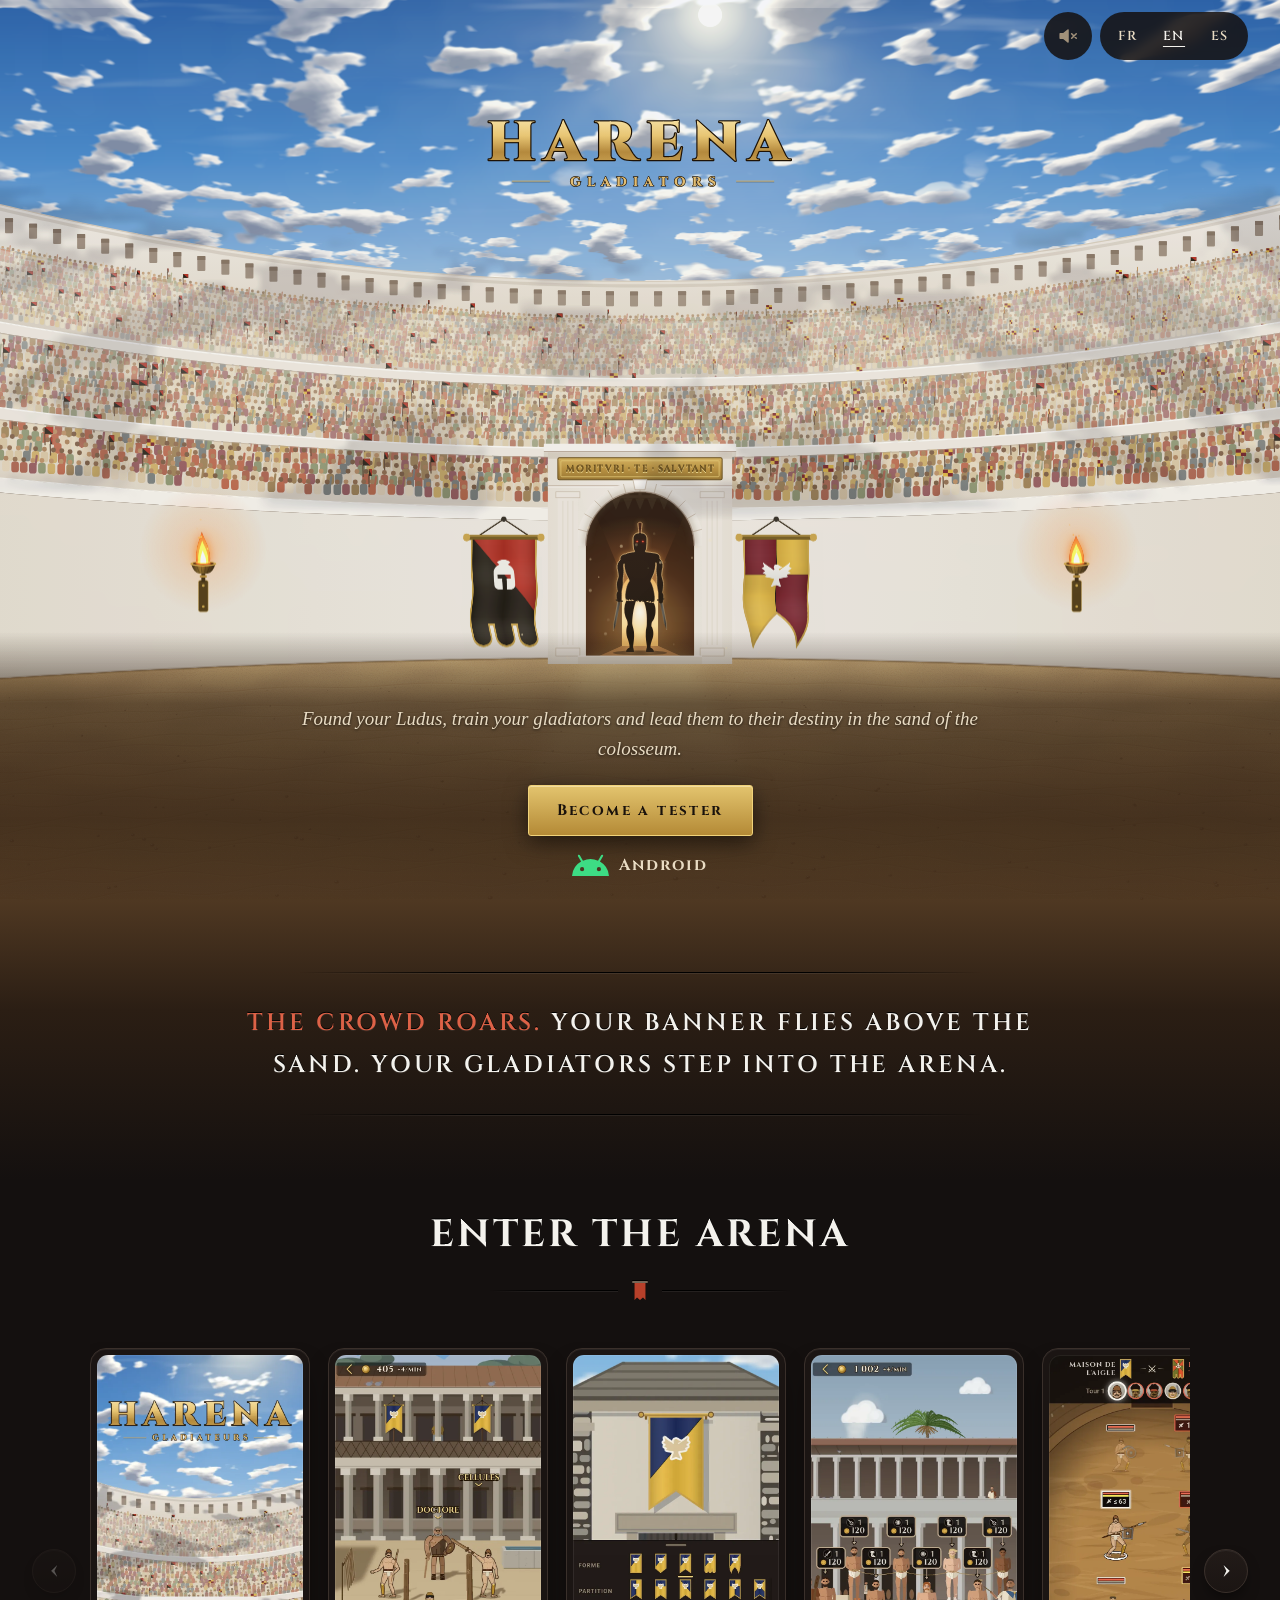
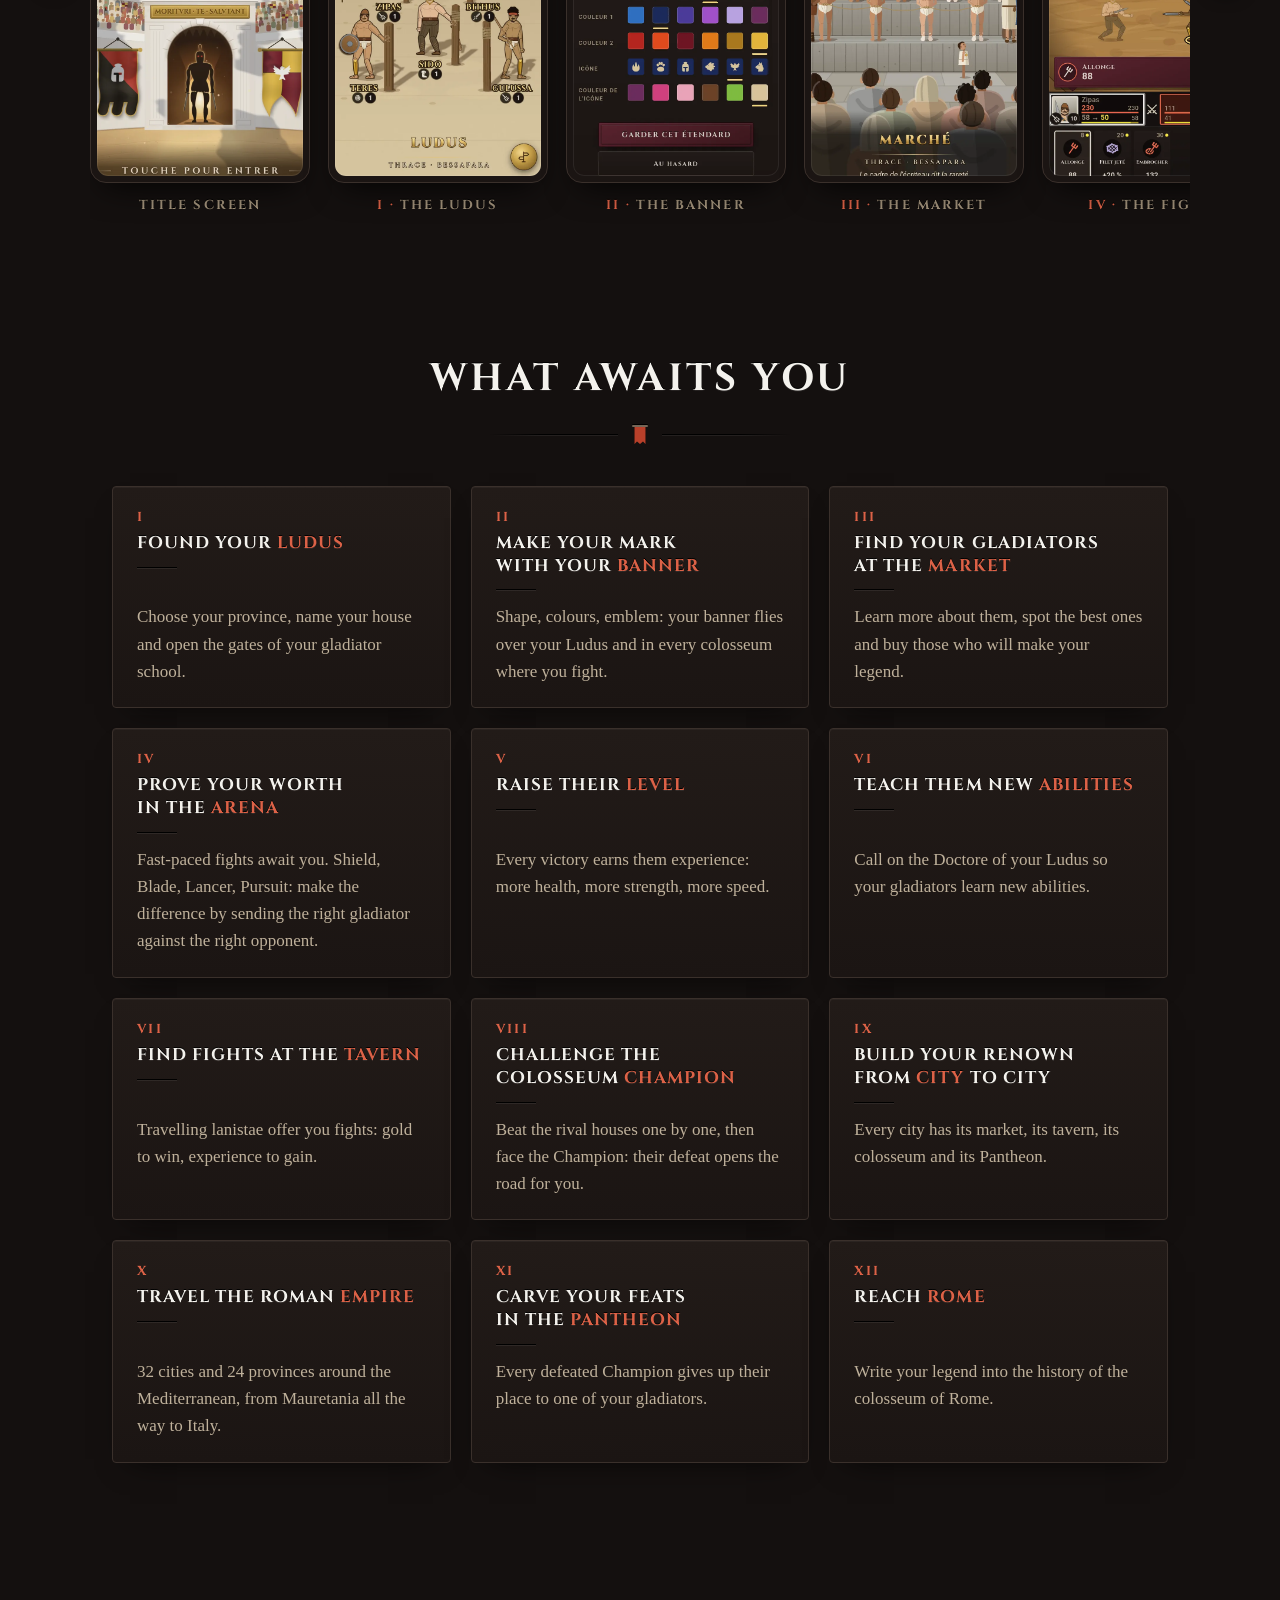
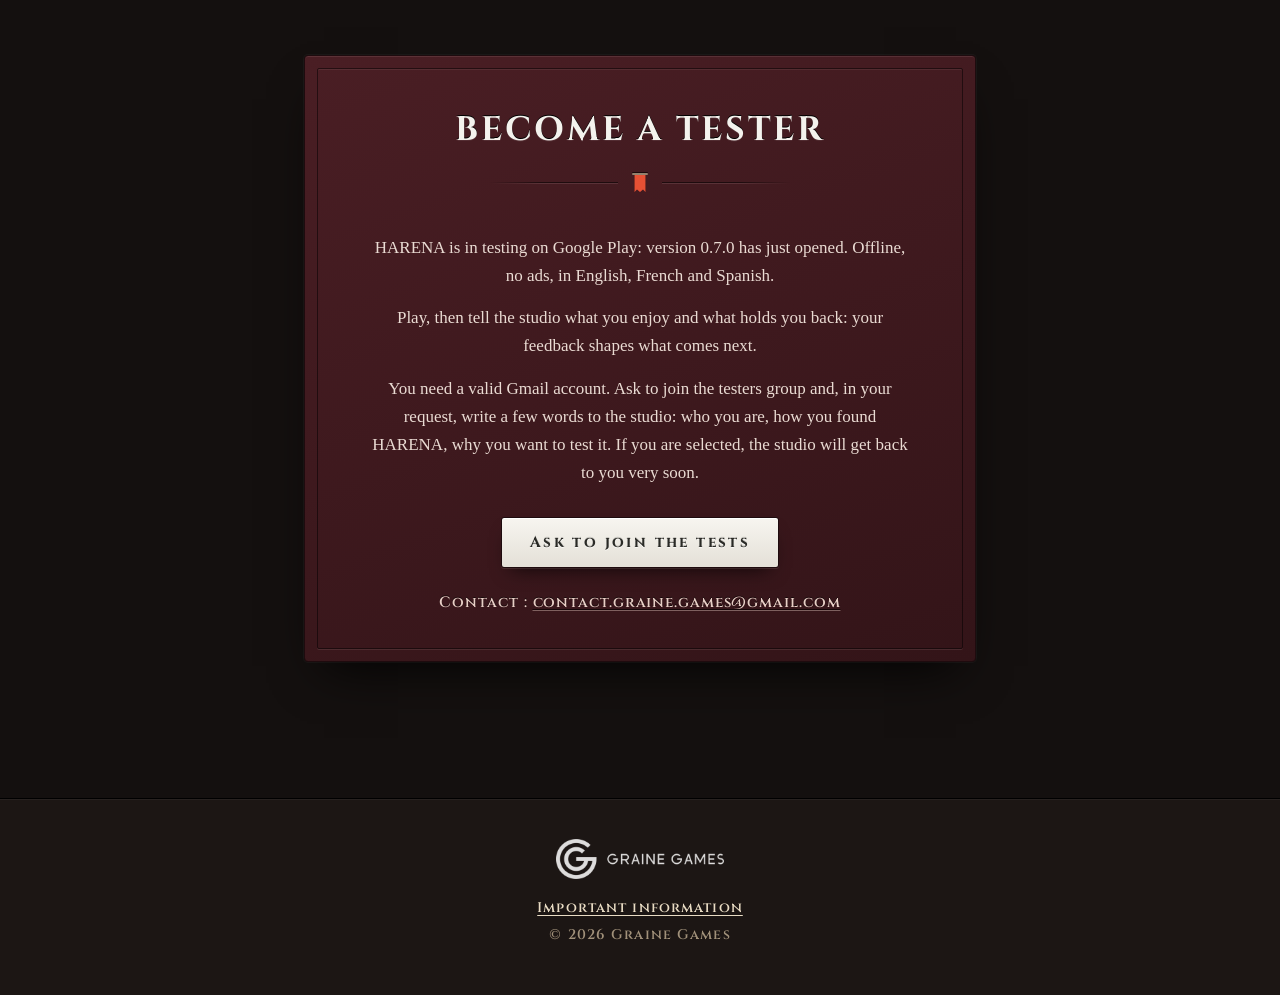
==== commit 9bf03441: "Remet l'adresse de contact du studio sous le bouton des testeurs (demande du porteur) Co-Authored-By" ====
--- a/harena/index.html
+++ b/harena/index.html
@@ -15,7 +15,7 @@
 <link rel="icon" href="favicon.png" type="image/png">
 <link rel="apple-touch-icon" href="img/apple-touch-icon.png">
 <link rel="preload" href="fonts/Cinzel.ttf" as="font" type="font/ttf" crossorigin>
-<link rel="stylesheet" href="style.css?v=20261013a">
+<link rel="stylesheet" href="style.css?v=20261013b">
 </head>
 <body>
 <a class="lien-evitement" href="#jeu" data-i18n="evitement">Aller au contenu</a>
@@ -161,6 +161,7 @@
       <p data-i18n="testeurTexte2">Joue, puis dis au studio ce qui te plaît et ce qui te bloque : tes retours façonnent la suite.</p>
       <p class="marche" data-i18n="testeurTexte3">Il te faut un compte Gmail valide. Demande à rejoindre le groupe des testeurs et, dans ta demande, écris quelques mots au studio : qui tu es, comment tu as connu HARENA, pourquoi tu veux le tester. Si tu es sélectionné, le studio revient vers toi très vite.</p>
       <a class="bouton" href="https://groups.google.com/g/harena-testers" data-i18n="testeurBouton">Demander à rejoindre les tests</a>
+      <p class="adresse"><span data-i18n="testeurContact">Contact</span> : <a href="mailto:contact.graine.games@gmail.com">contact.graine.games@gmail.com</a></p>
     </div>
   </section>
 </main>
@@ -189,7 +190,7 @@
     bornes();
   });
 </script>
-<script src="langue.js?v=20261013a"></script>
+<script src="langue.js?v=20261013b"></script>
 <script src="arene.js?v=20261013a"></script>
 </body>
 </html>
--- a/harena/style.css
+++ b/harena/style.css
@@ -318,6 +318,13 @@
 .testeur .filet-orne span { filter: brightness(1.25) drop-shadow(0 -1px 0 rgba(0, 0, 0, .6)); }
 .testeur p { margin: 0 0 14px; color: var(--texte-plaque); }
 .testeur .bouton { margin-top: 16px; }
+/* l'adresse du studio, sous le bouton : gravée claire, le lien sans soulignement criard */
+.testeur .adresse {
+  margin: 24px 0 0; overflow-wrap: anywhere;
+  font: 600 .9375rem/1.4 var(--titre); letter-spacing: .06em; color: #E8CFC6; text-shadow: 0 -1px 0 rgba(0, 0, 0, .6);
+}
+.testeur .adresse a { color: inherit; text-decoration-color: rgba(232, 207, 198, .4); }
+.testeur .adresse a:hover { color: var(--pierre); }
 /* Le bouton de la plaque : la pierre claire, la lettre taillée sombre ; le minium au survol. */
 .testeur .bouton {
   color: var(--sillon-profond); background: linear-gradient(#F7F5F0, #E4E0D7);
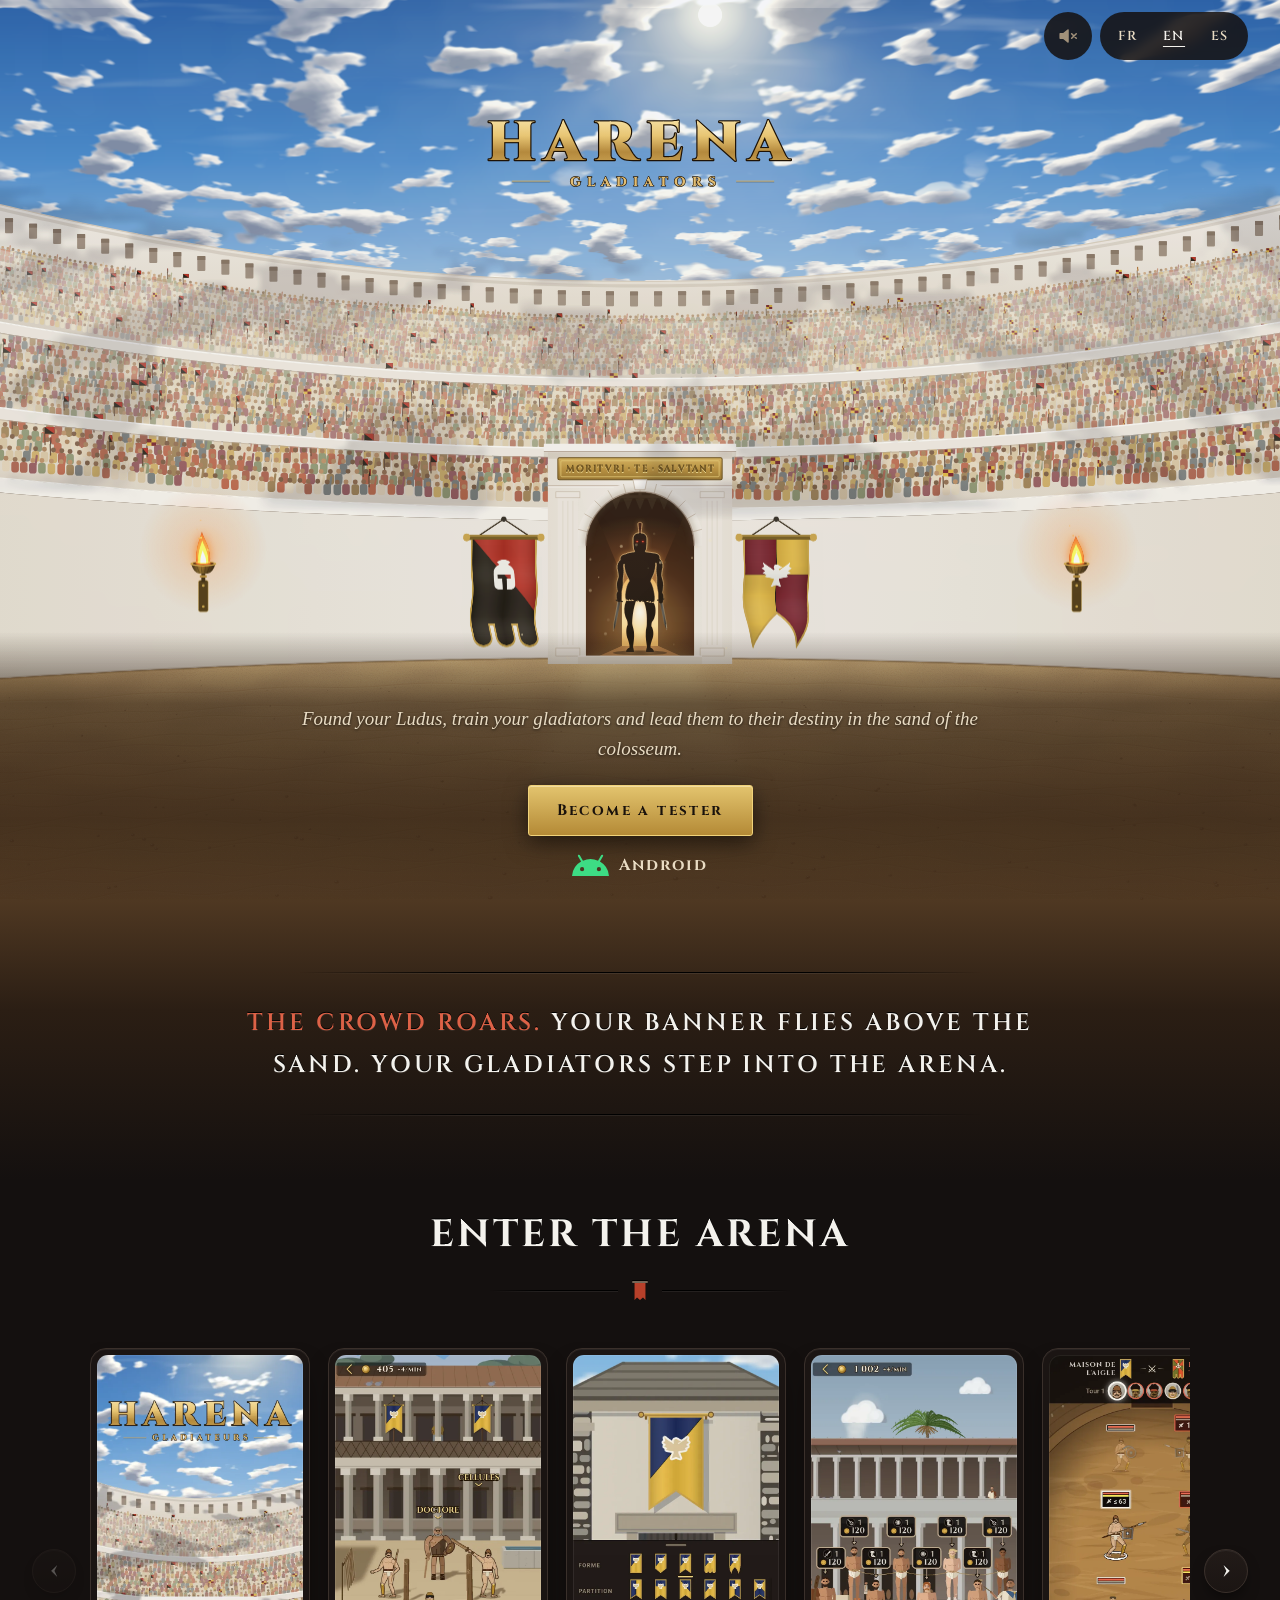
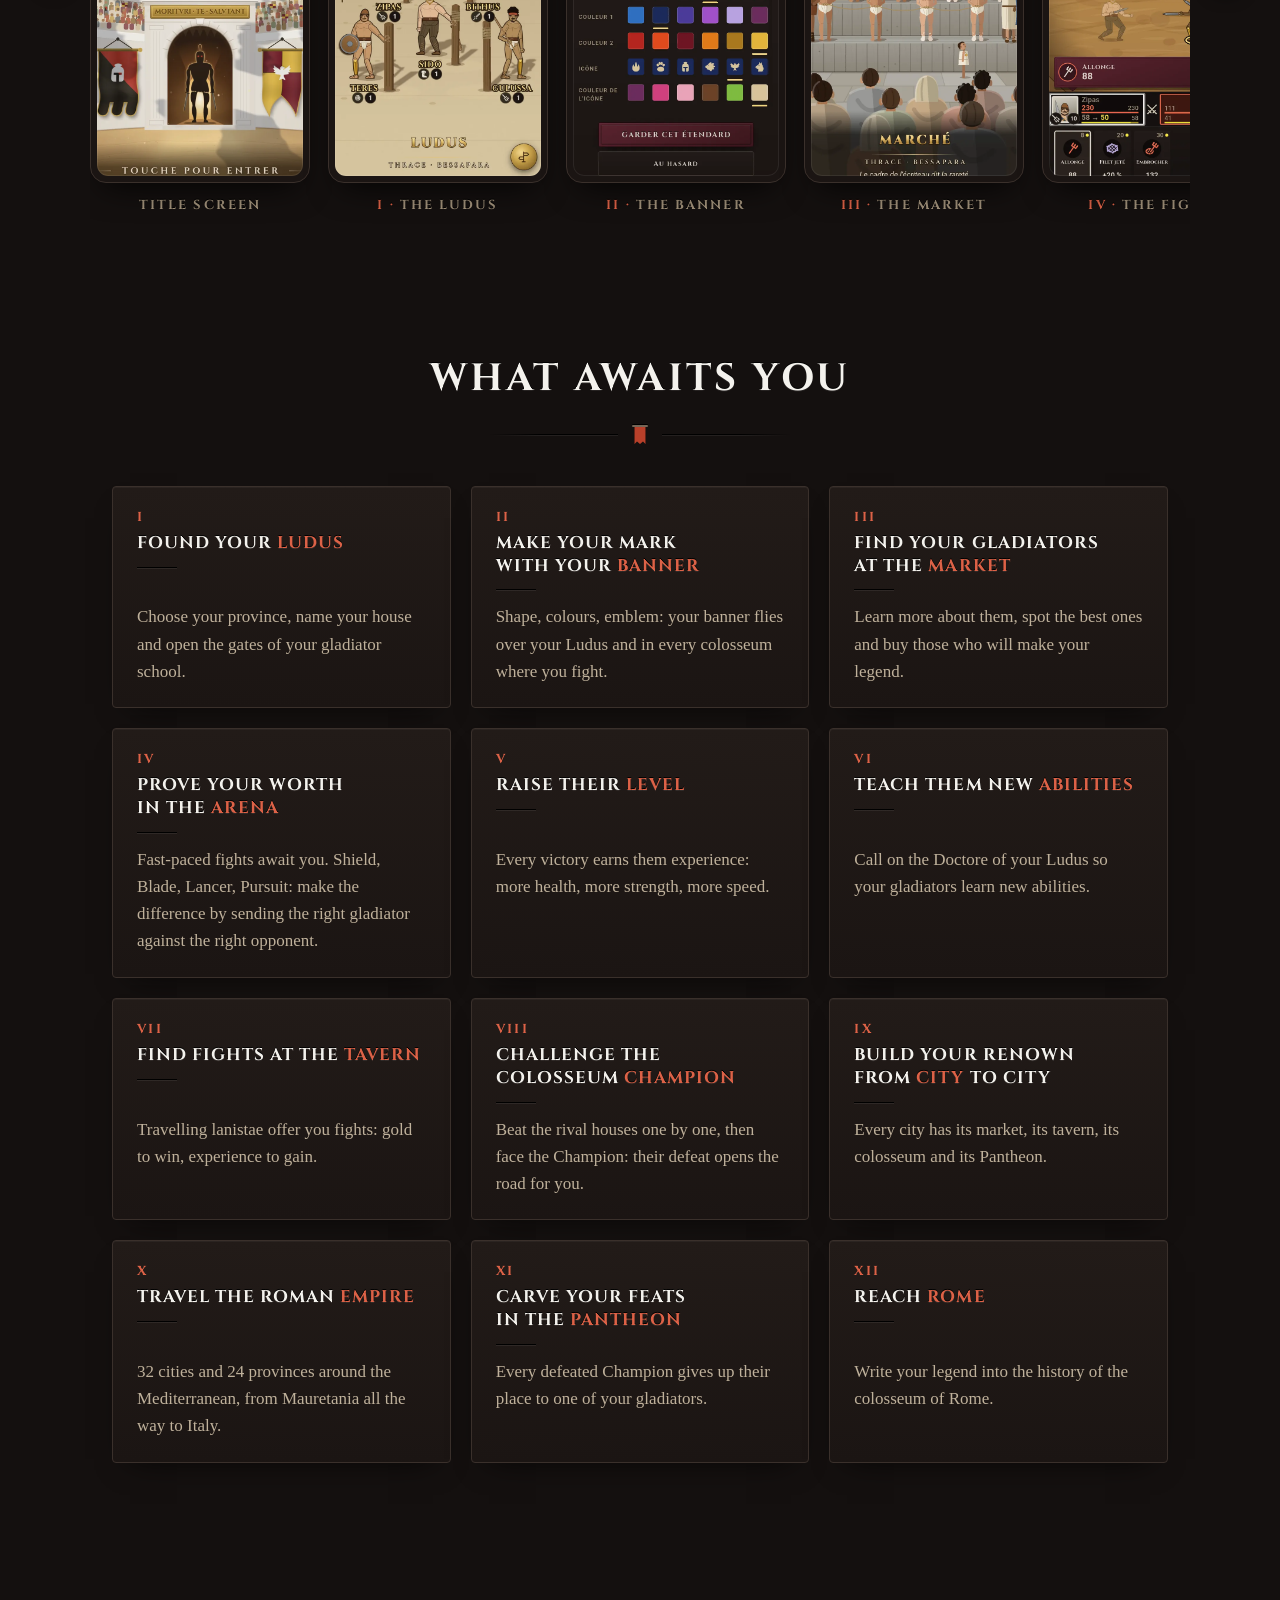
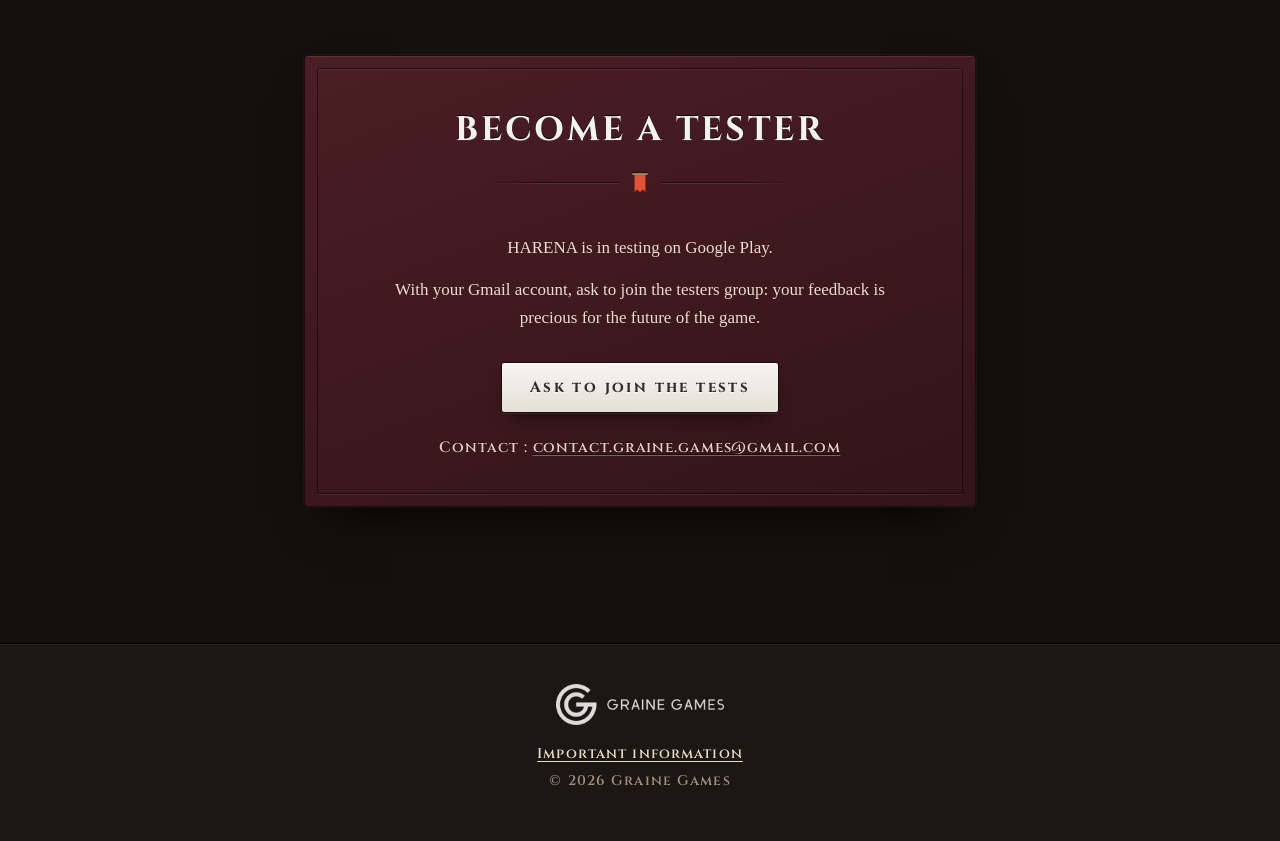
==== commit cab586f3: "Raccourcit l'appel aux testeurs a deux phrases (demande du porteur) Co-Authored-By: Claude Opus 5.5 " ====
--- a/harena/index.html
+++ b/harena/index.html
@@ -15,7 +15,7 @@
 <link rel="icon" href="favicon.png" type="image/png">
 <link rel="apple-touch-icon" href="img/apple-touch-icon.png">
 <link rel="preload" href="fonts/Cinzel.ttf" as="font" type="font/ttf" crossorigin>
-<link rel="stylesheet" href="style.css?v=20261013b">
+<link rel="stylesheet" href="style.css?v=20261013c">
 </head>
 <body>
 <a class="lien-evitement" href="#jeu" data-i18n="evitement">Aller au contenu</a>
@@ -157,9 +157,8 @@
     <div class="testeur">
       <h2 id="titre-testeur" data-i18n="testeurTitre">Devenir testeur</h2>
       <div class="filet-orne" aria-hidden="true"><span></span></div>
-      <p data-i18n="testeurTexte1">HARENA est en test sur Google Play : la version 0.7.0 vient d’ouvrir. Hors ligne, sans publicité, en français, anglais et espagnol.</p>
-      <p data-i18n="testeurTexte2">Joue, puis dis au studio ce qui te plaît et ce qui te bloque : tes retours façonnent la suite.</p>
-      <p class="marche" data-i18n="testeurTexte3">Il te faut un compte Gmail valide. Demande à rejoindre le groupe des testeurs et, dans ta demande, écris quelques mots au studio : qui tu es, comment tu as connu HARENA, pourquoi tu veux le tester. Si tu es sélectionné, le studio revient vers toi très vite.</p>
+      <p data-i18n="testeurTexte1">HARENA est en test sur Google Play.</p>
+      <p data-i18n="testeurTexte2">Avec ton compte Gmail, demande à rejoindre le groupe des testeurs : tes retours sont précieux pour l’avenir du jeu.</p>
       <a class="bouton" href="https://groups.google.com/g/harena-testers" data-i18n="testeurBouton">Demander à rejoindre les tests</a>
       <p class="adresse"><span data-i18n="testeurContact">Contact</span> : <a href="mailto:contact.graine.games@gmail.com">contact.graine.games@gmail.com</a></p>
     </div>
@@ -190,7 +189,7 @@
     bornes();
   });
 </script>
-<script src="langue.js?v=20261013b"></script>
+<script src="langue.js?v=20261013c"></script>
 <script src="arene.js?v=20261013a"></script>
 </body>
 </html>
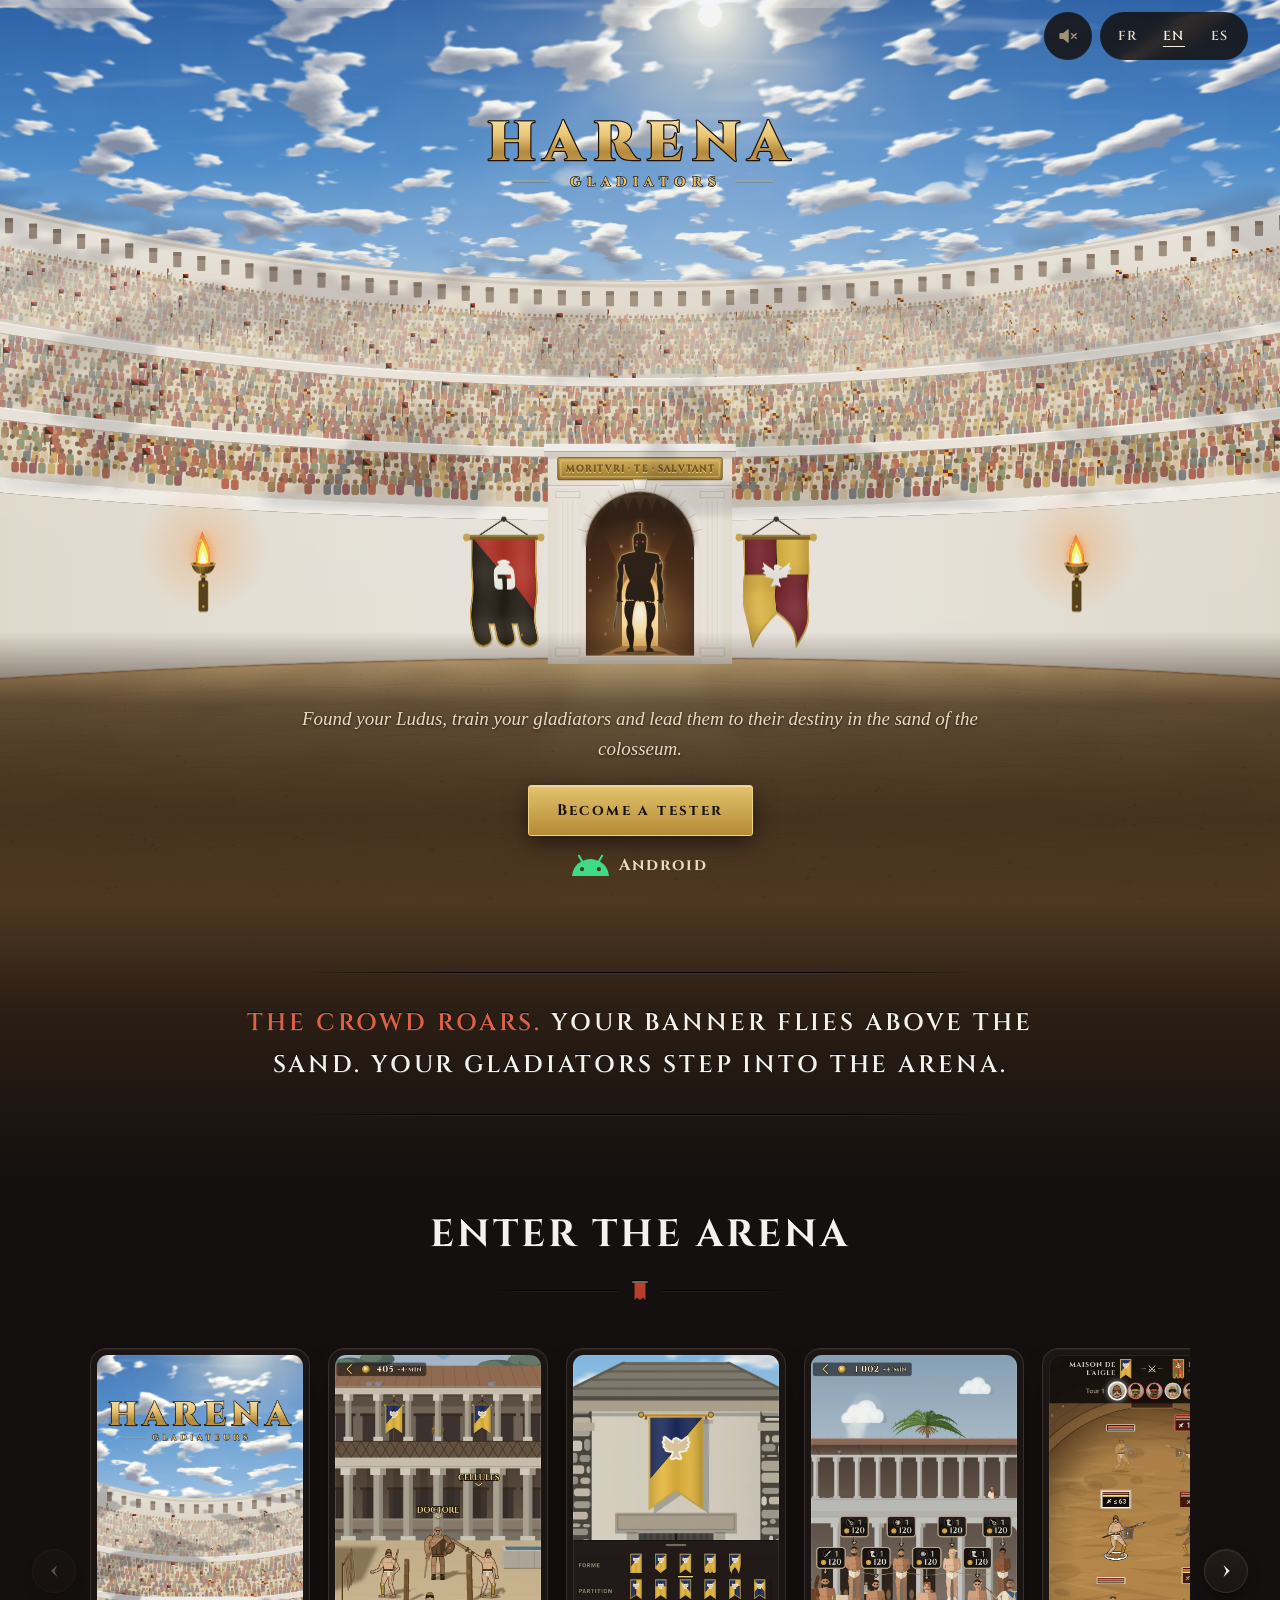
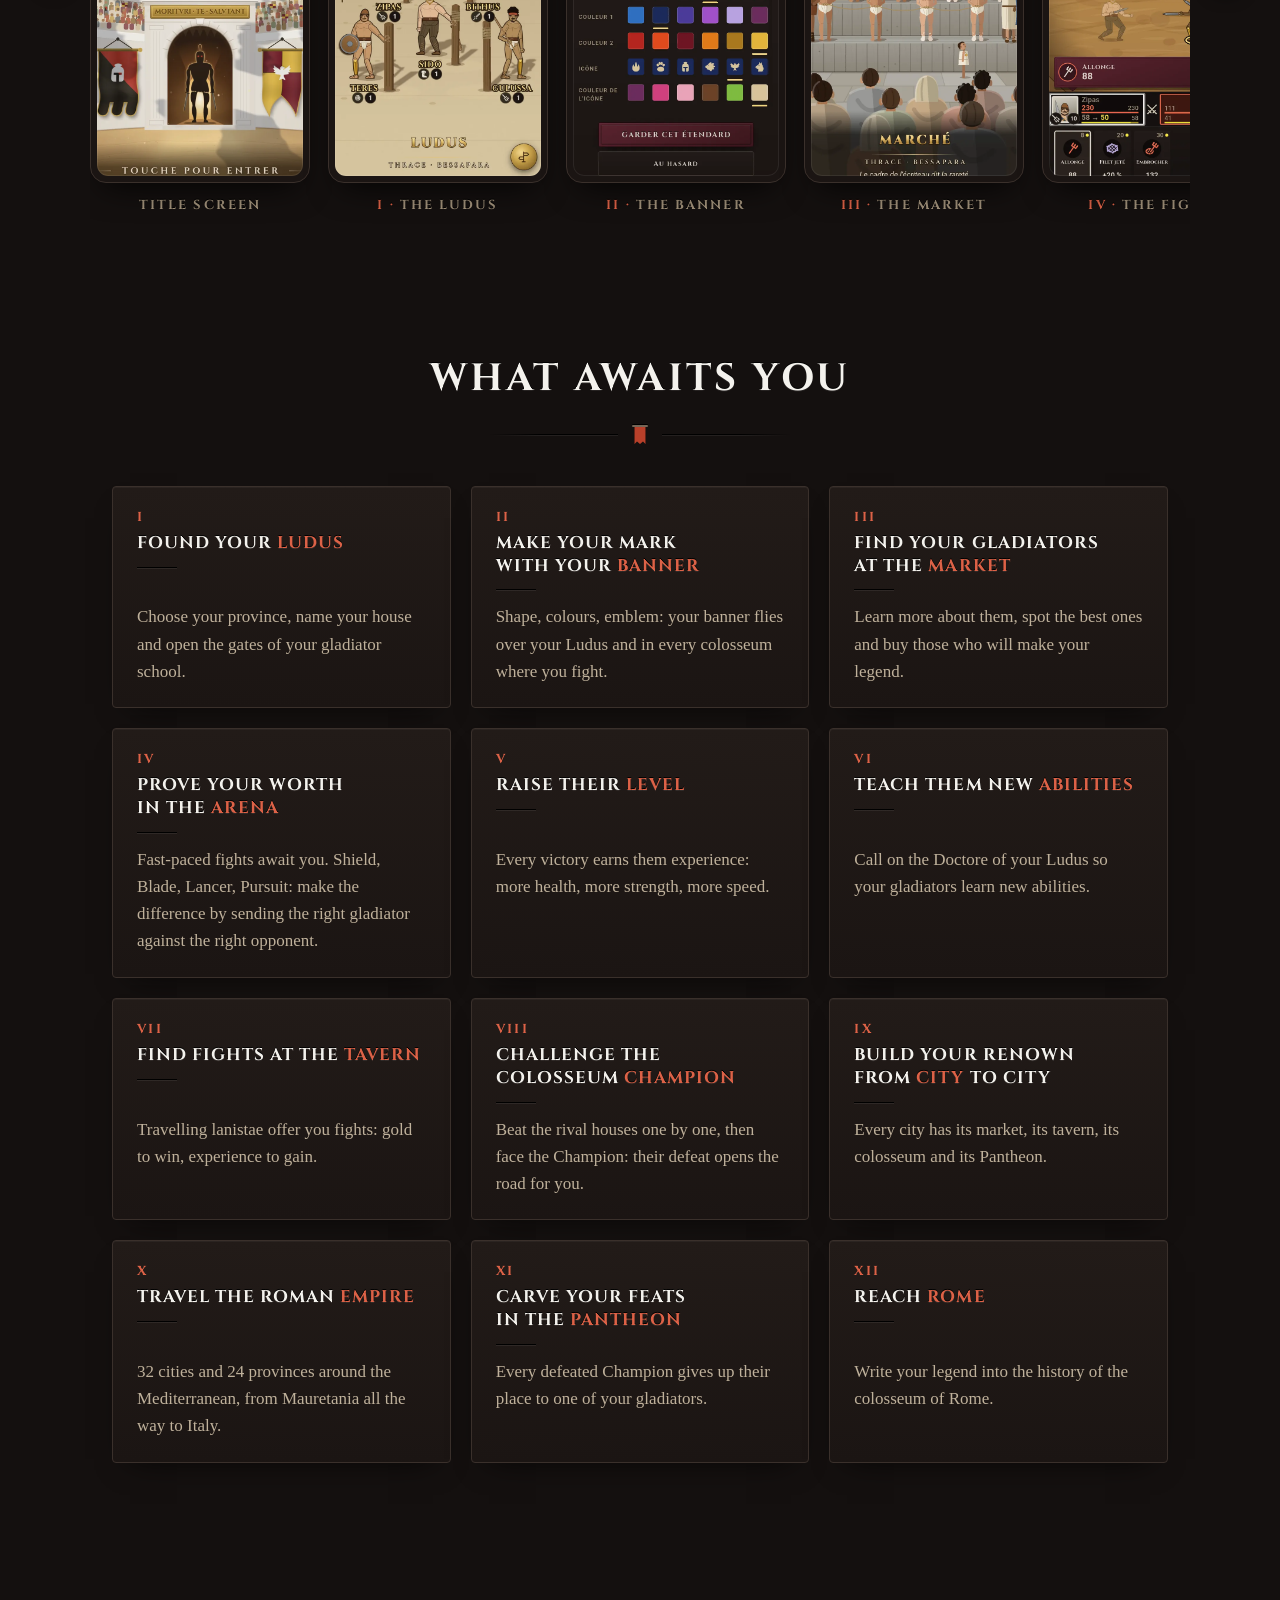
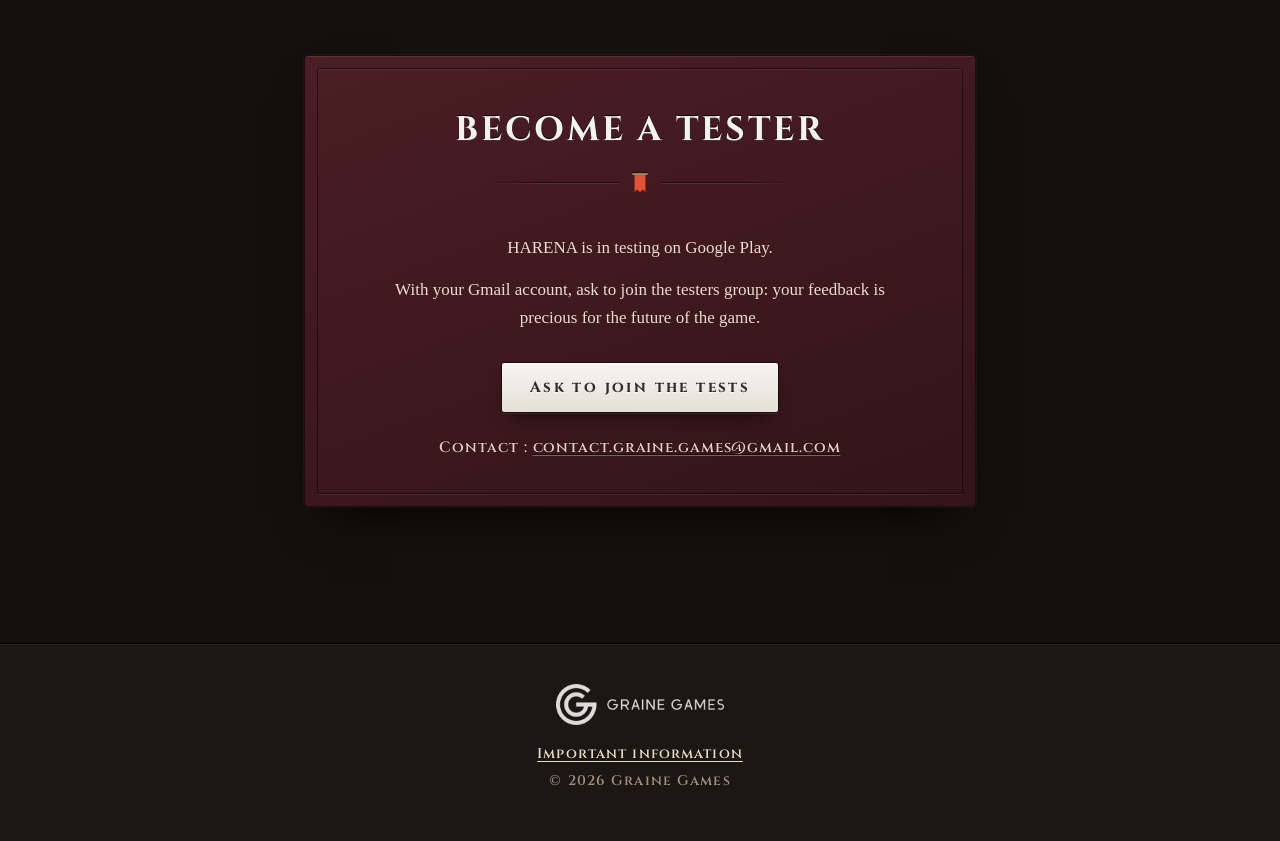
==== commit f6685787: "Passe la page de HARENA au vouvoiement (demande du porteur) Co-Authored-By: Claude Opus 5.5 <noreply" ====
--- a/harena/index.html
+++ b/harena/index.html
@@ -4,11 +4,11 @@
 <meta charset="utf-8">
 <meta name="viewport" content="width=device-width, initial-scale=1">
 <title data-i18n="titre">HARENA</title>
-<meta name="description" content="HARENA, jeu de gladiateurs pour Android : fonde ton Ludus, entraîne tes gladiateurs et mène-les vers leur destinée dans le sable du colisée. Sans publicité, jouable hors ligne, en français, anglais et espagnol.">
+<meta name="description" content="HARENA, jeu de gladiateurs pour Android : fondez votre Ludus, entraînez vos gladiateurs et menez-les vers leur destinée dans le sable du colisée. Sans publicité, jouable hors ligne, en français, anglais et espagnol.">
 <meta name="theme-color" content="#14100F">
 <meta property="og:type" content="website">
 <meta property="og:title" content="HARENA">
-<meta property="og:description" content="Fonde ton Ludus, entraîne tes gladiateurs et mène-les vers leur destinée dans le sable du colisée.">
+<meta property="og:description" content="Fondez votre Ludus, entraînez vos gladiateurs et menez-les vers leur destinée dans le sable du colisée.">
 <meta property="og:image" content="https://graine-games.github.io/harena/img/harena-512.png">
 <meta property="og:site_name" content="Graine Games">
 <meta name="twitter:card" content="summary">
@@ -58,7 +58,7 @@
     <g mask="url(#tMasque)"><rect class="eclat" x="-576" y="100" width="1152" height="100" fill="url(#tEclat)" transform="translate(-216 0) rotate(-14 0 150)" style="mix-blend-mode:screen"/></g>
   </svg>
   <div class="appel">
-    <p class="accroche" data-i18n="accroche">Fonde ton Ludus, entraîne tes gladiateurs et mène-les vers leur destinée dans le sable du colisée.</p>
+    <p class="accroche" data-i18n="accroche">Fondez votre Ludus, entraînez vos gladiateurs et menez-les vers leur destinée dans le sable du colisée.</p>
     <a class="bouton" href="#testeur" data-i18n="cta">Devenir testeur</a>
     <p class="android" aria-label="Android">
       <!-- Le robot Android est reproduit d'apres l'oeuvre creee et partagee par Google, sous licence CC BY 3.0 (credit en page d'informations). -->
@@ -69,10 +69,10 @@
 </header>
 
 <main id="jeu">
-  <p class="epigraphe" data-i18n="epigraphe"><span class="minium">La foule gronde.</span> Ton étendard flotte au-dessus du sable. Tes gladiateurs entrent dans l'arène.</p>
+  <p class="epigraphe" data-i18n="epigraphe"><span class="minium">La foule gronde.</span> Votre étendard flotte au-dessus du sable. Vos gladiateurs entrent dans l'arène.</p>
 
   <section class="section galerie" aria-labelledby="titre-galerie">
-    <h2 id="titre-galerie" data-i18n="galerieTitre">Entre dans l’arène</h2>
+    <h2 id="titre-galerie" data-i18n="galerieTitre">Entrez dans l’arène</h2>
     <div class="filet-orne" aria-hidden="true"><span></span></div>
     <!-- Douze écrans de la v0.7.0 dans l'ordre d'une partie (WebP 720×1425, barres système rognées, dans img/captures/) ; les flèches font défiler la piste. -->
     <div class="carrousel">
@@ -98,57 +98,57 @@
   </section>
 
   <section class="section" aria-labelledby="titre-jeu">
-    <h2 id="titre-jeu" data-i18n="jeuTitre">Ce qui t'attend</h2>
+    <h2 id="titre-jeu" data-i18n="jeuTitre">Ce qui vous attend</h2>
     <div class="filet-orne" aria-hidden="true"><span></span></div>
     <!-- Le parcours d'un joueur, dans le même ordre que les écrans : numéroté à la romaine. -->
     <ol class="atouts">
       <li>
-        <h3 data-i18n="t1Titre">Fonde ton <span class="minium">Ludus</span></h3>
-        <p data-i18n="t1Texte">Choisis ta province, donne un nom à ta maison et ouvre les portes de ton école de gladiateurs.</p>
+        <h3 data-i18n="t1Titre">Fondez votre <span class="minium">Ludus</span></h3>
+        <p data-i18n="t1Texte">Choisissez votre province, donnez un nom à votre maison et ouvrez les portes de votre école de gladiateurs.</p>
       </li>
       <li>
-        <h3 data-i18n="t2Titre">Crée ta marque avec ton <span class="minium">étendard</span></h3>
-        <p data-i18n="t2Texte">Forme, couleurs, emblème : ton étendard flotte sur ton Ludus et dans chaque colisée où tu combats.</p>
+        <h3 data-i18n="t2Titre">Créez votre marque avec votre <span class="minium">étendard</span></h3>
+        <p data-i18n="t2Texte">Forme, couleurs, emblème : votre étendard flotte sur votre Ludus et dans chaque colisée où vous combattez.</p>
       </li>
       <li>
-        <h3 data-i18n="t3Titre">Trouve tes gladiateurs au <span class="minium">marché</span></h3>
-        <p data-i18n="t3Texte">Apprends-en plus sur eux, repère les meilleurs et achète ceux qui feront ta légende.</p>
+        <h3 data-i18n="t3Titre">Trouvez vos gladiateurs au <span class="minium">marché</span></h3>
+        <p data-i18n="t3Texte">Apprenez-en plus sur eux, repérez les meilleurs et achetez ceux qui feront votre légende.</p>
       </li>
       <li>
-        <h3 data-i18n="t4Titre">Prouve ta valeur dans l’<span class="minium">arène</span></h3>
-        <p data-i18n="t4Texte">Des combats dynamiques t’attendent. Bouclier, Lame, Lancier, Poursuite : fais la différence en envoyant le bon gladiateur face au bon adversaire.</p>
+        <h3 data-i18n="t4Titre">Prouvez votre valeur dans l’<span class="minium">arène</span></h3>
+        <p data-i18n="t4Texte">Des combats dynamiques vous attendent. Bouclier, Lame, Lancier, Poursuite : faites la différence en envoyant le bon gladiateur face au bon adversaire.</p>
       </li>
       <li>
-        <h3 data-i18n="t5Titre">Fais-les monter en <span class="minium">niveau</span></h3>
+        <h3 data-i18n="t5Titre">Faites-les monter en <span class="minium">niveau</span></h3>
         <p data-i18n="t5Texte">Chaque victoire leur rapporte de l’expérience : plus de vie, plus de force, plus de vitesse.</p>
       </li>
       <li>
-        <h3 data-i18n="t6Titre">Apprends-leur de nouvelles <span class="minium">capacités</span></h3>
-        <p data-i18n="t6Texte">Fais appel au Doctore de ton Ludus pour que tes gladiateurs apprennent de nouvelles capacités.</p>
+        <h3 data-i18n="t6Titre">Apprenez-leur de nouvelles <span class="minium">capacités</span></h3>
+        <p data-i18n="t6Texte">Faites appel au Doctore de votre Ludus pour que vos gladiateurs apprennent de nouvelles capacités.</p>
       </li>
       <li>
-        <h3 data-i18n="t7Titre">Déniche des combats à la <span class="minium">taverne</span></h3>
-        <p data-i18n="t7Texte">Les lanistes de passage te proposent des combats : de l’or à gagner, de l’expérience à prendre.</p>
+        <h3 data-i18n="t7Titre">Dénichez des combats à la <span class="minium">taverne</span></h3>
+        <p data-i18n="t7Texte">Les lanistes de passage vous proposent des combats : de l’or à gagner, de l’expérience à prendre.</p>
       </li>
       <li>
-        <h3 data-i18n="t8Titre">Défie le <span class="minium">Champion</span> du colisée</h3>
-        <p data-i18n="t8Texte">Bats les maisons rivales une à une, puis affronte le Champion : sa défaite t’ouvre la route.</p>
+        <h3 data-i18n="t8Titre">Défiez le <span class="minium">Champion</span> du colisée</h3>
+        <p data-i18n="t8Texte">Battez les maisons rivales une à une, puis affrontez le Champion : sa défaite vous ouvre la route.</p>
       </li>
       <li>
-        <h3 data-i18n="t9Titre">Bâtis ta renommée de <span class="minium">ville</span> en ville</h3>
+        <h3 data-i18n="t9Titre">Bâtissez votre renommée de <span class="minium">ville</span> en ville</h3>
         <p data-i18n="t9Texte">Chaque ville a son marché, sa taverne, son colisée et son Panthéon.</p>
       </li>
       <li>
-        <h3 data-i18n="t10Titre">Parcours l’<span class="minium">Empire</span> romain</h3>
+        <h3 data-i18n="t10Titre">Parcourez l’<span class="minium">Empire</span> romain</h3>
         <p data-i18n="t10Texte">32 villes et 24 provinces autour de la Méditerranée, de la Maurétanie jusqu’à l’Italie.</p>
       </li>
       <li>
-        <h3 data-i18n="t11Titre">Inscris tes exploits au <span class="minium">Panthéon</span></h3>
-        <p data-i18n="t11Texte">Chaque Champion vaincu cède sa place à l’un de tes gladiateurs.</p>
+        <h3 data-i18n="t11Titre">Inscrivez vos exploits au <span class="minium">Panthéon</span></h3>
+        <p data-i18n="t11Texte">Chaque Champion vaincu cède sa place à l’un de vos gladiateurs.</p>
       </li>
       <li>
-        <h3 data-i18n="t12Titre">Atteins <span class="minium">Rome</span></h3>
-        <p data-i18n="t12Texte">Inscris ta légende dans l’histoire du colisée de Rome.</p>
+        <h3 data-i18n="t12Titre">Atteignez <span class="minium">Rome</span></h3>
+        <p data-i18n="t12Texte">Inscrivez votre légende dans l’histoire du colisée de Rome.</p>
       </li>
     </ol>
   </section>
@@ -158,7 +158,7 @@
       <h2 id="titre-testeur" data-i18n="testeurTitre">Devenir testeur</h2>
       <div class="filet-orne" aria-hidden="true"><span></span></div>
       <p data-i18n="testeurTexte1">HARENA est en test sur Google Play.</p>
-      <p data-i18n="testeurTexte2">Avec ton compte Gmail, demande à rejoindre le groupe des testeurs : tes retours sont précieux pour l’avenir du jeu.</p>
+      <p data-i18n="testeurTexte2">Avec votre compte Gmail, demandez à rejoindre le groupe des testeurs : vos retours sont précieux pour l’avenir du jeu.</p>
       <a class="bouton" href="https://groups.google.com/g/harena-testers" data-i18n="testeurBouton">Demander à rejoindre les tests</a>
       <p class="adresse"><span data-i18n="testeurContact">Contact</span> : <a href="mailto:contact.graine.games@gmail.com">contact.graine.games@gmail.com</a></p>
     </div>
